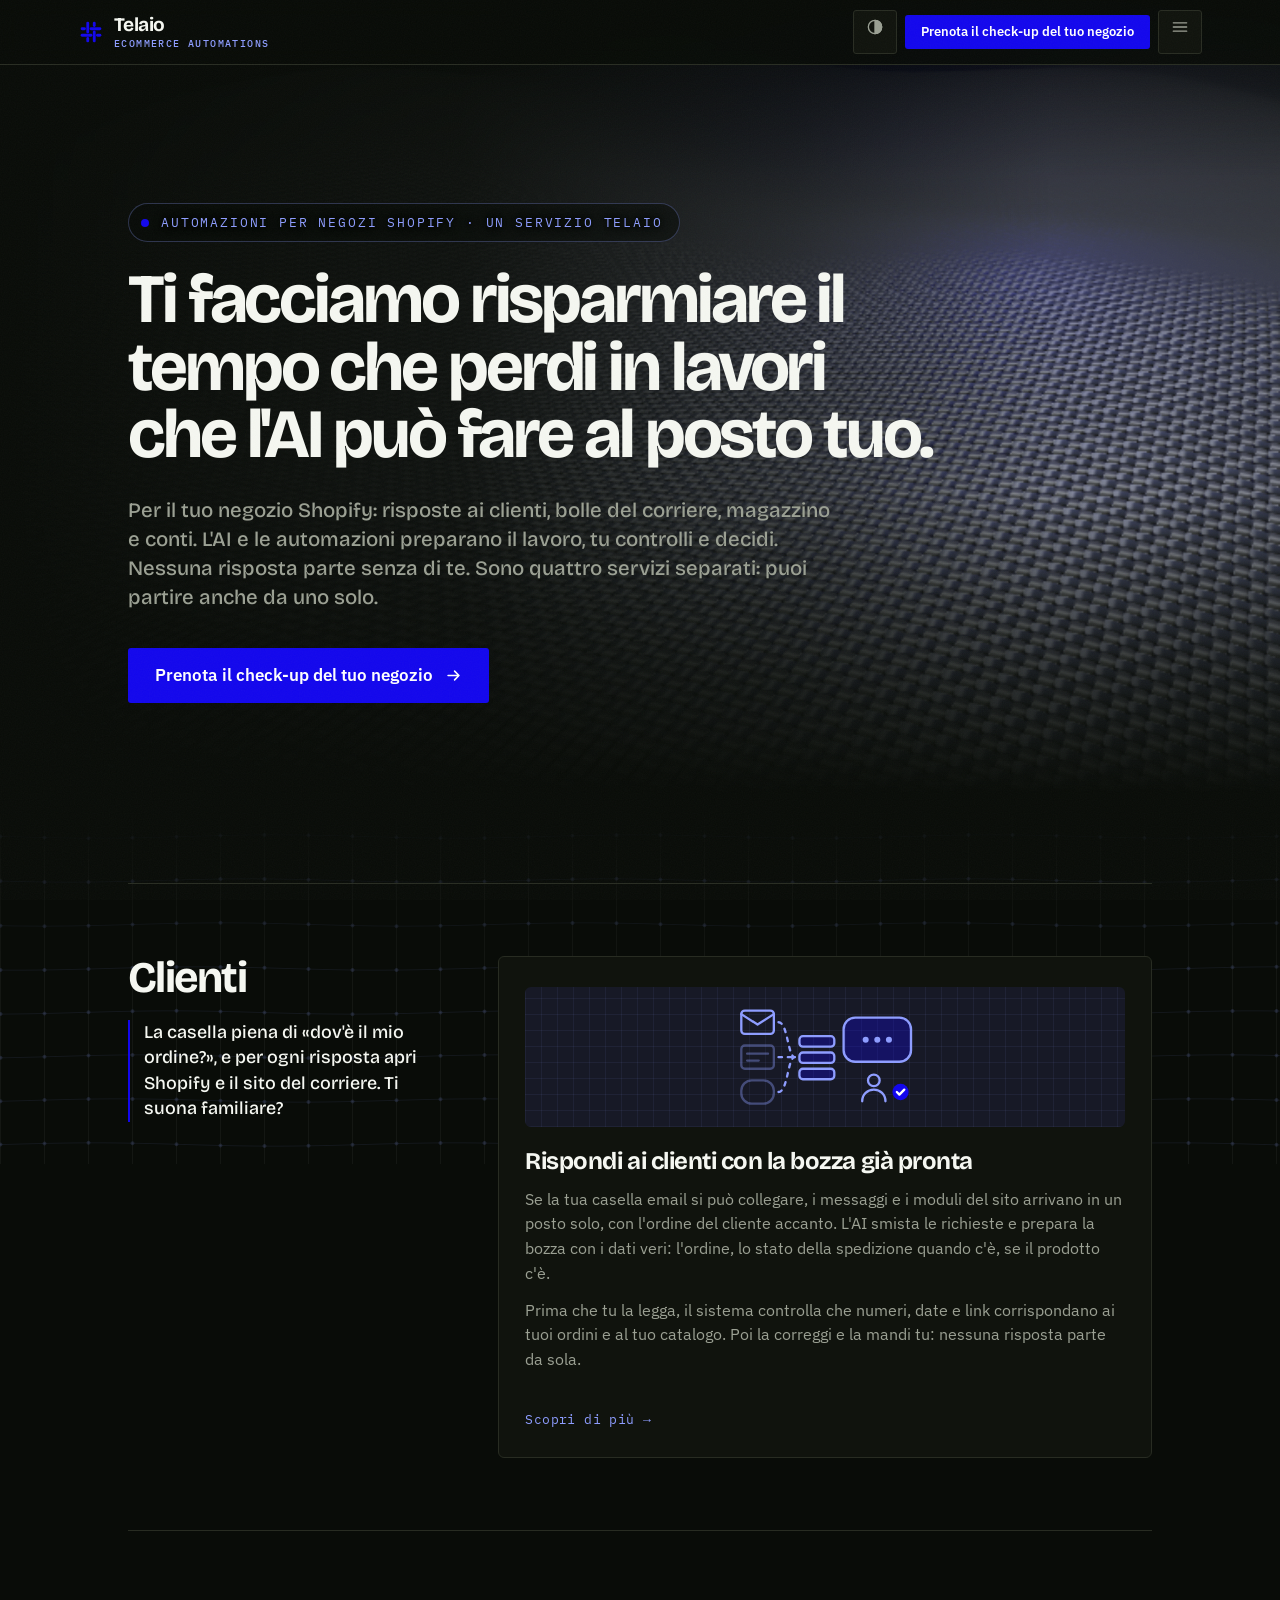
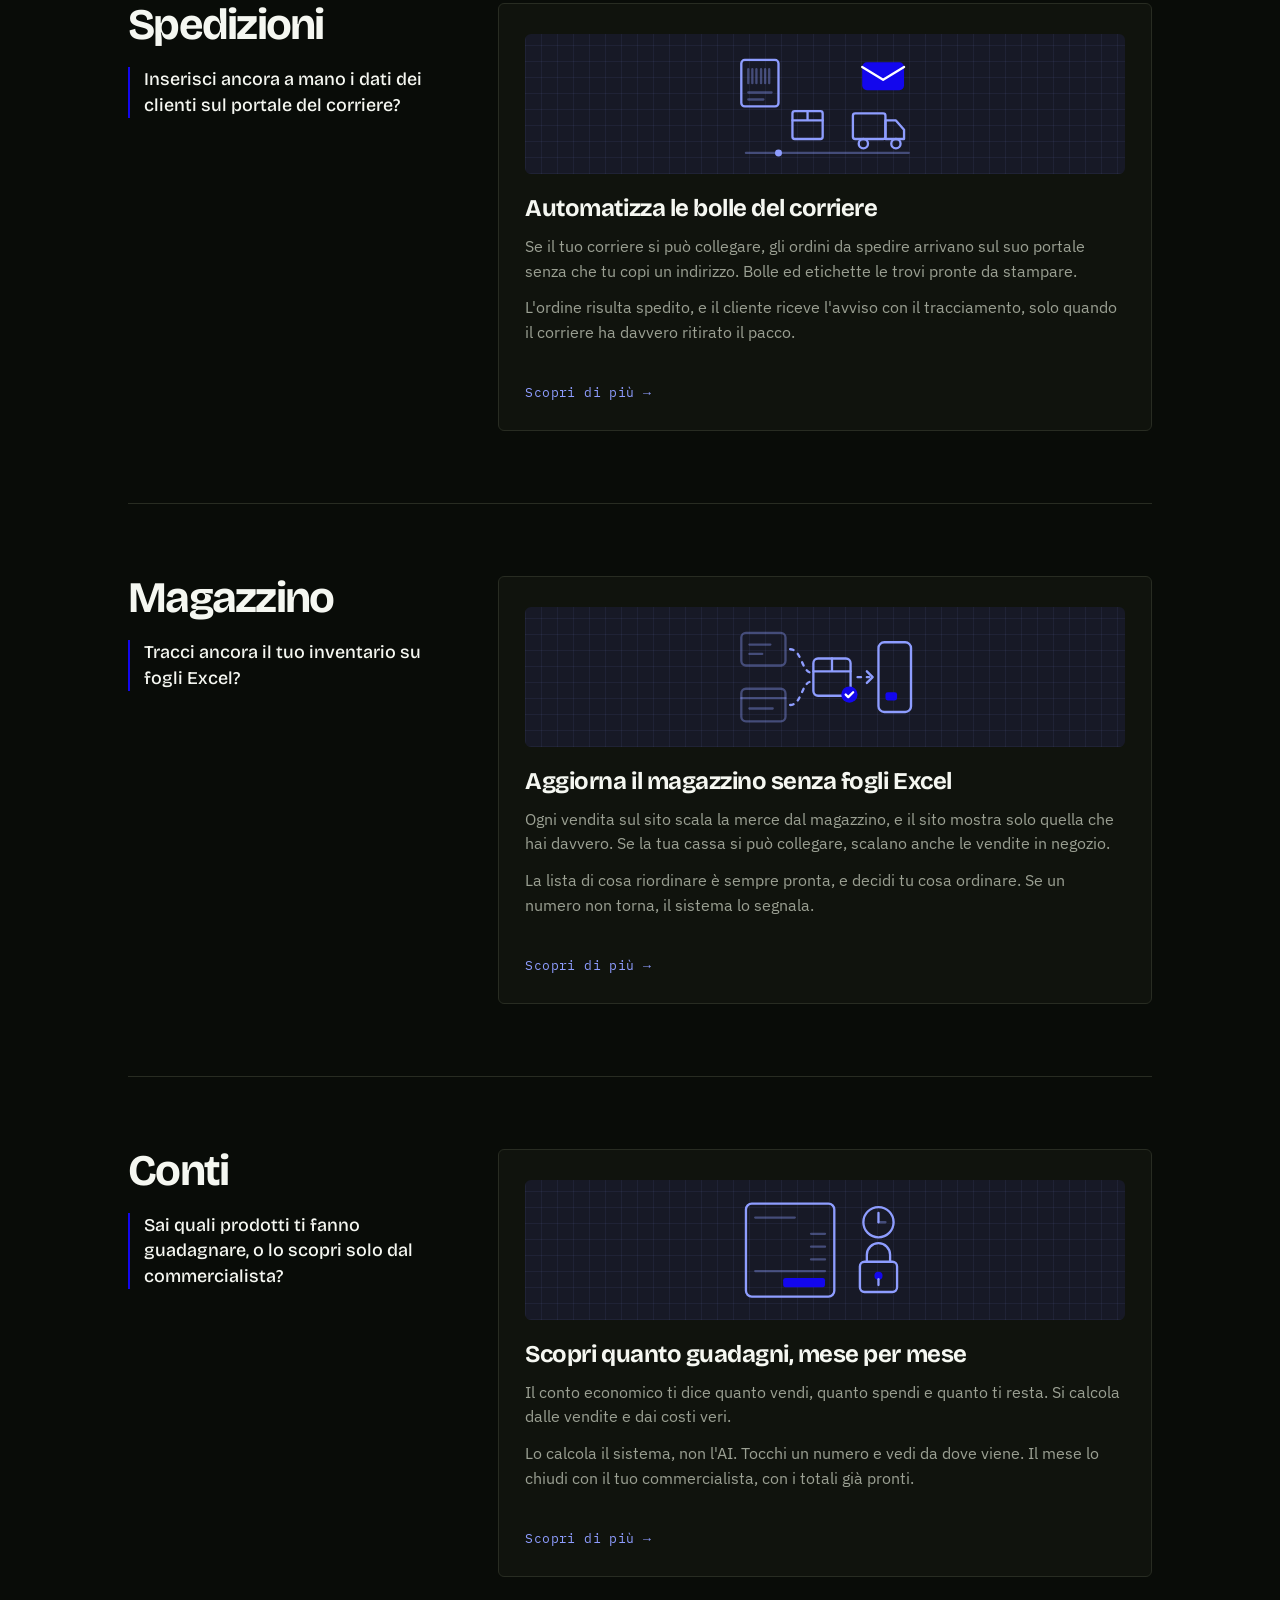
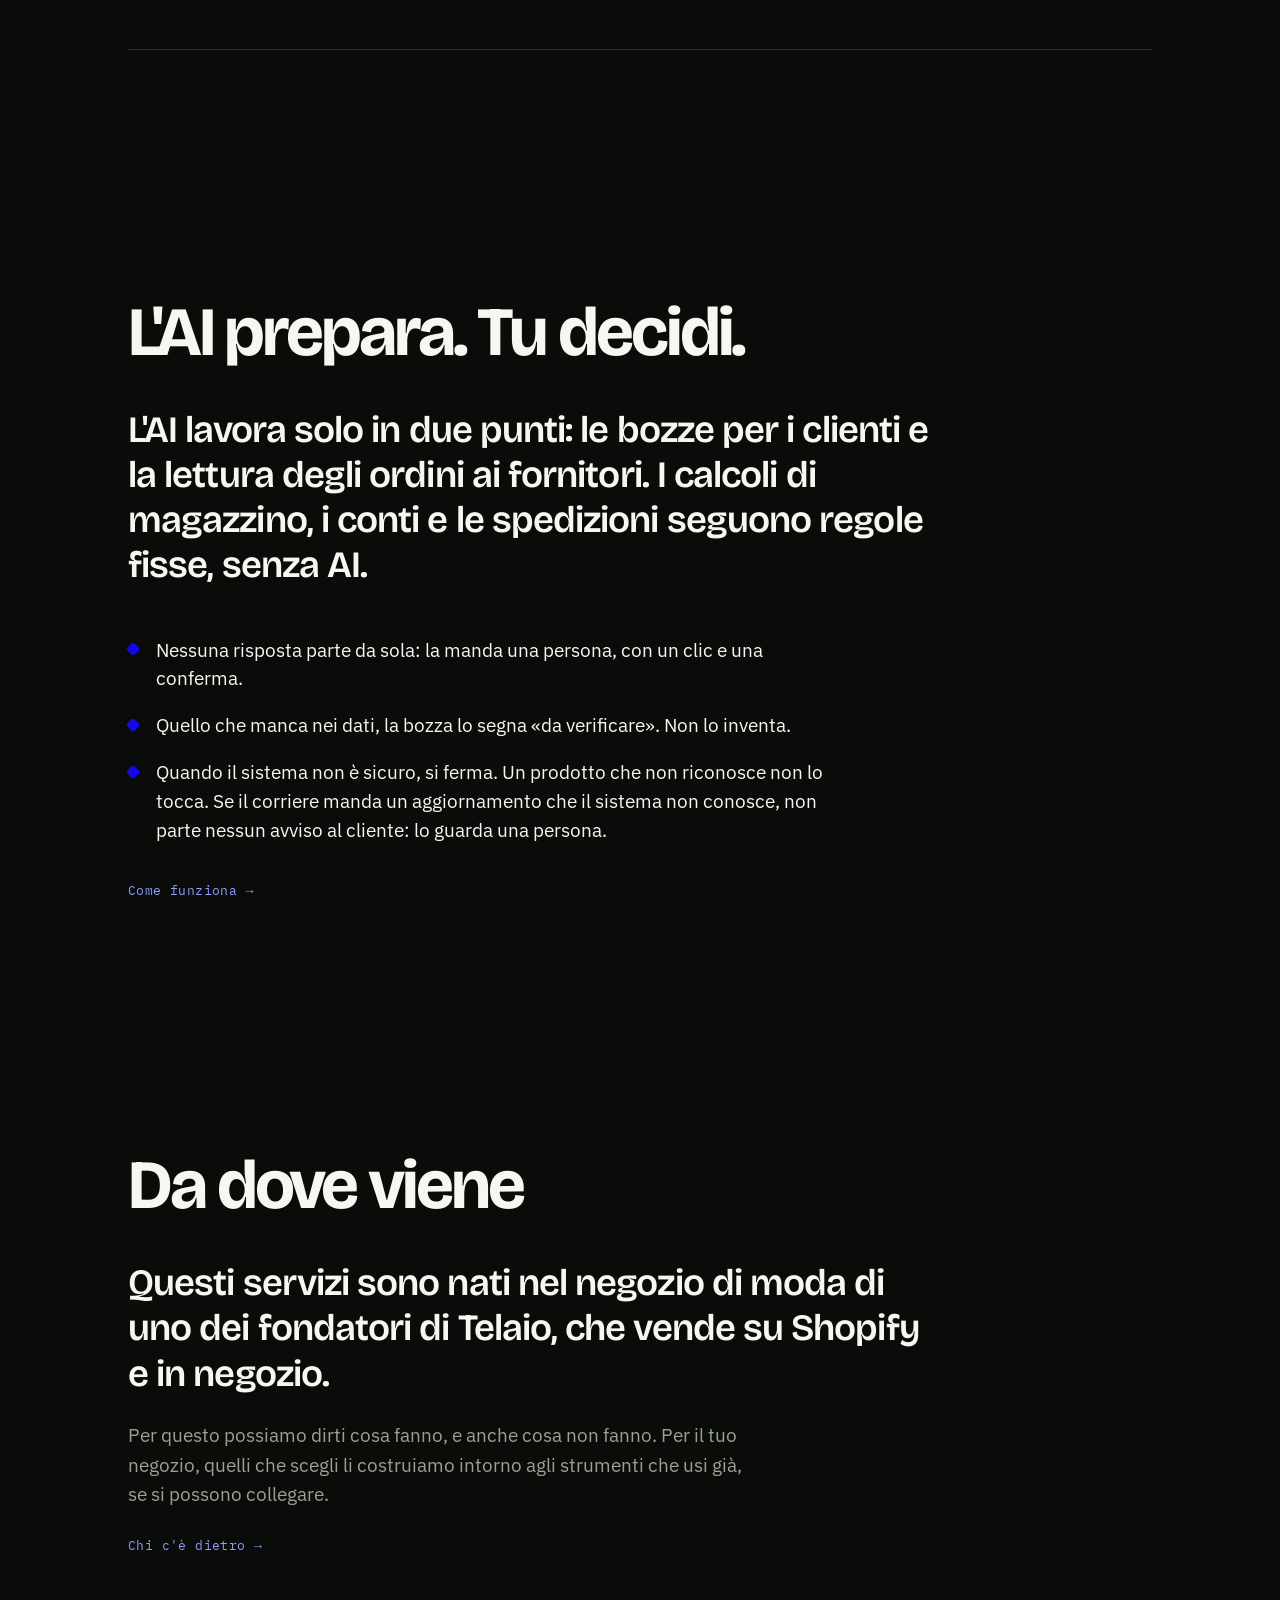
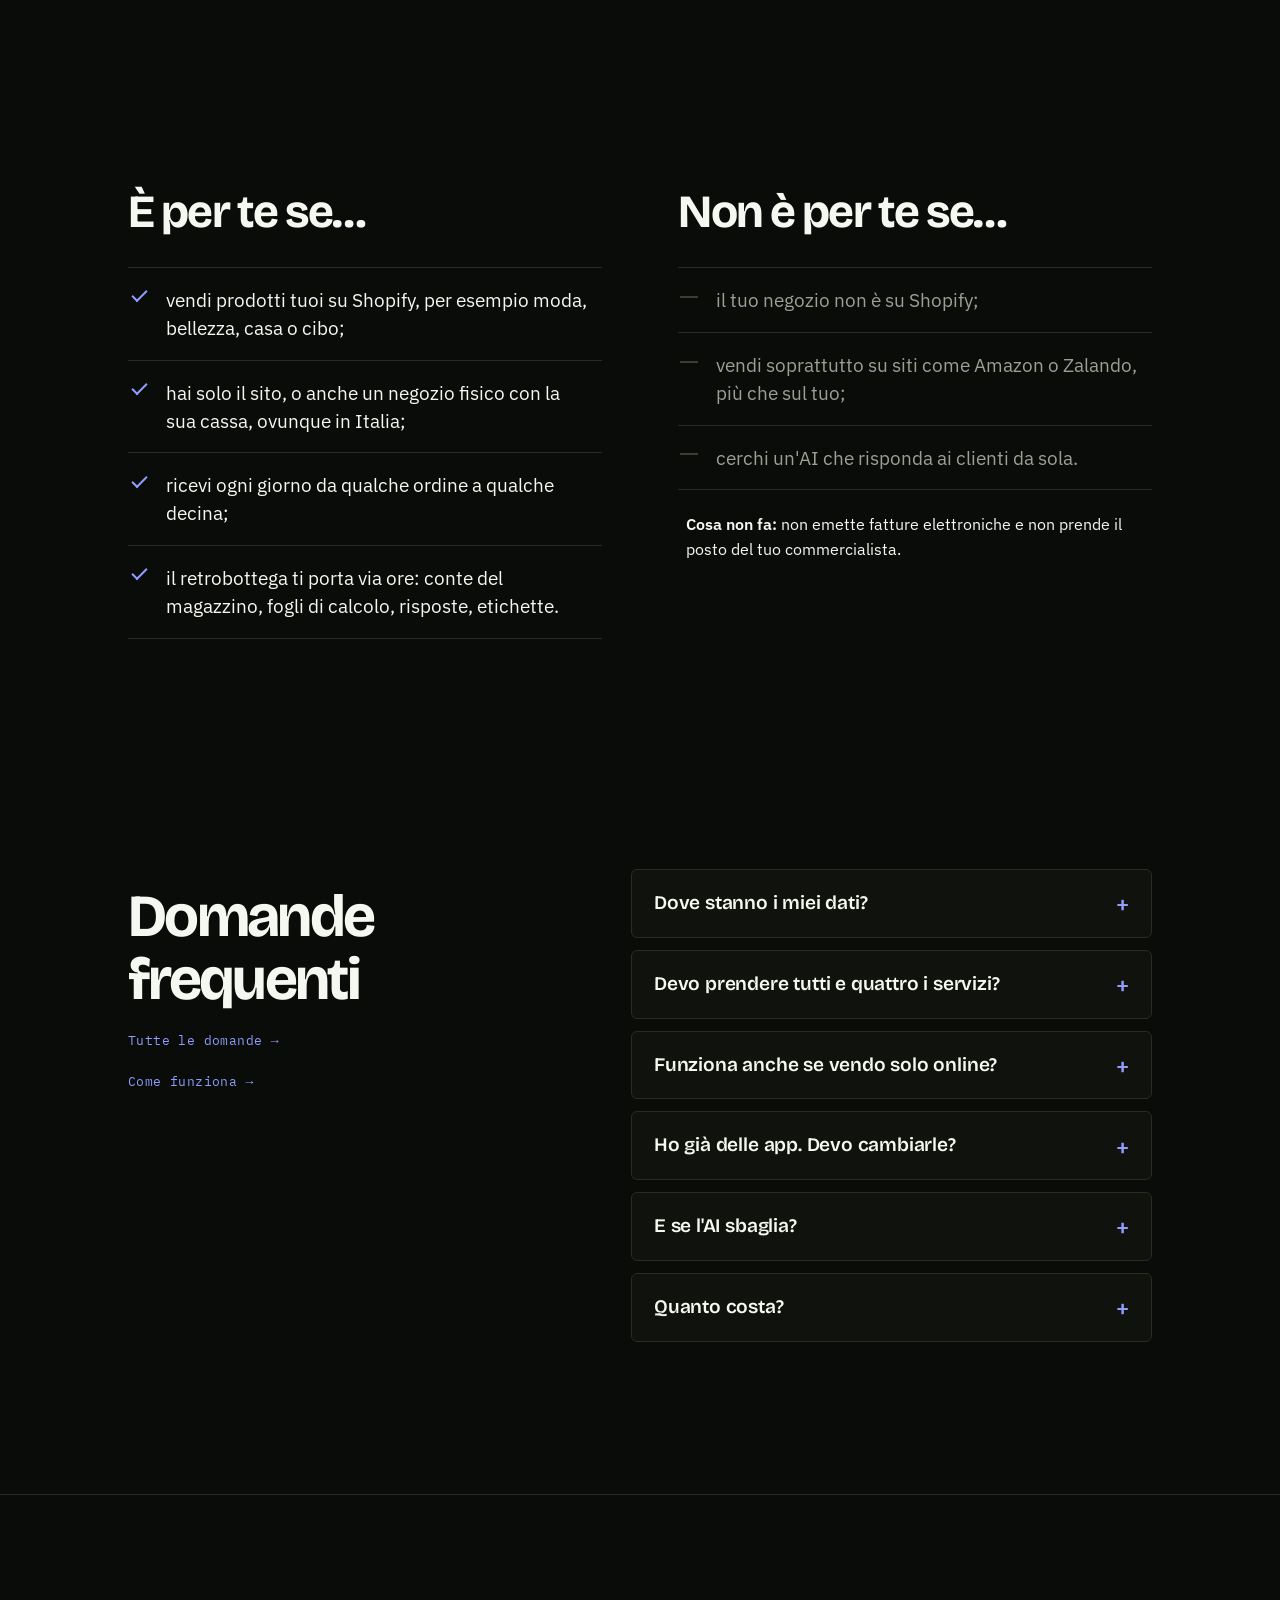
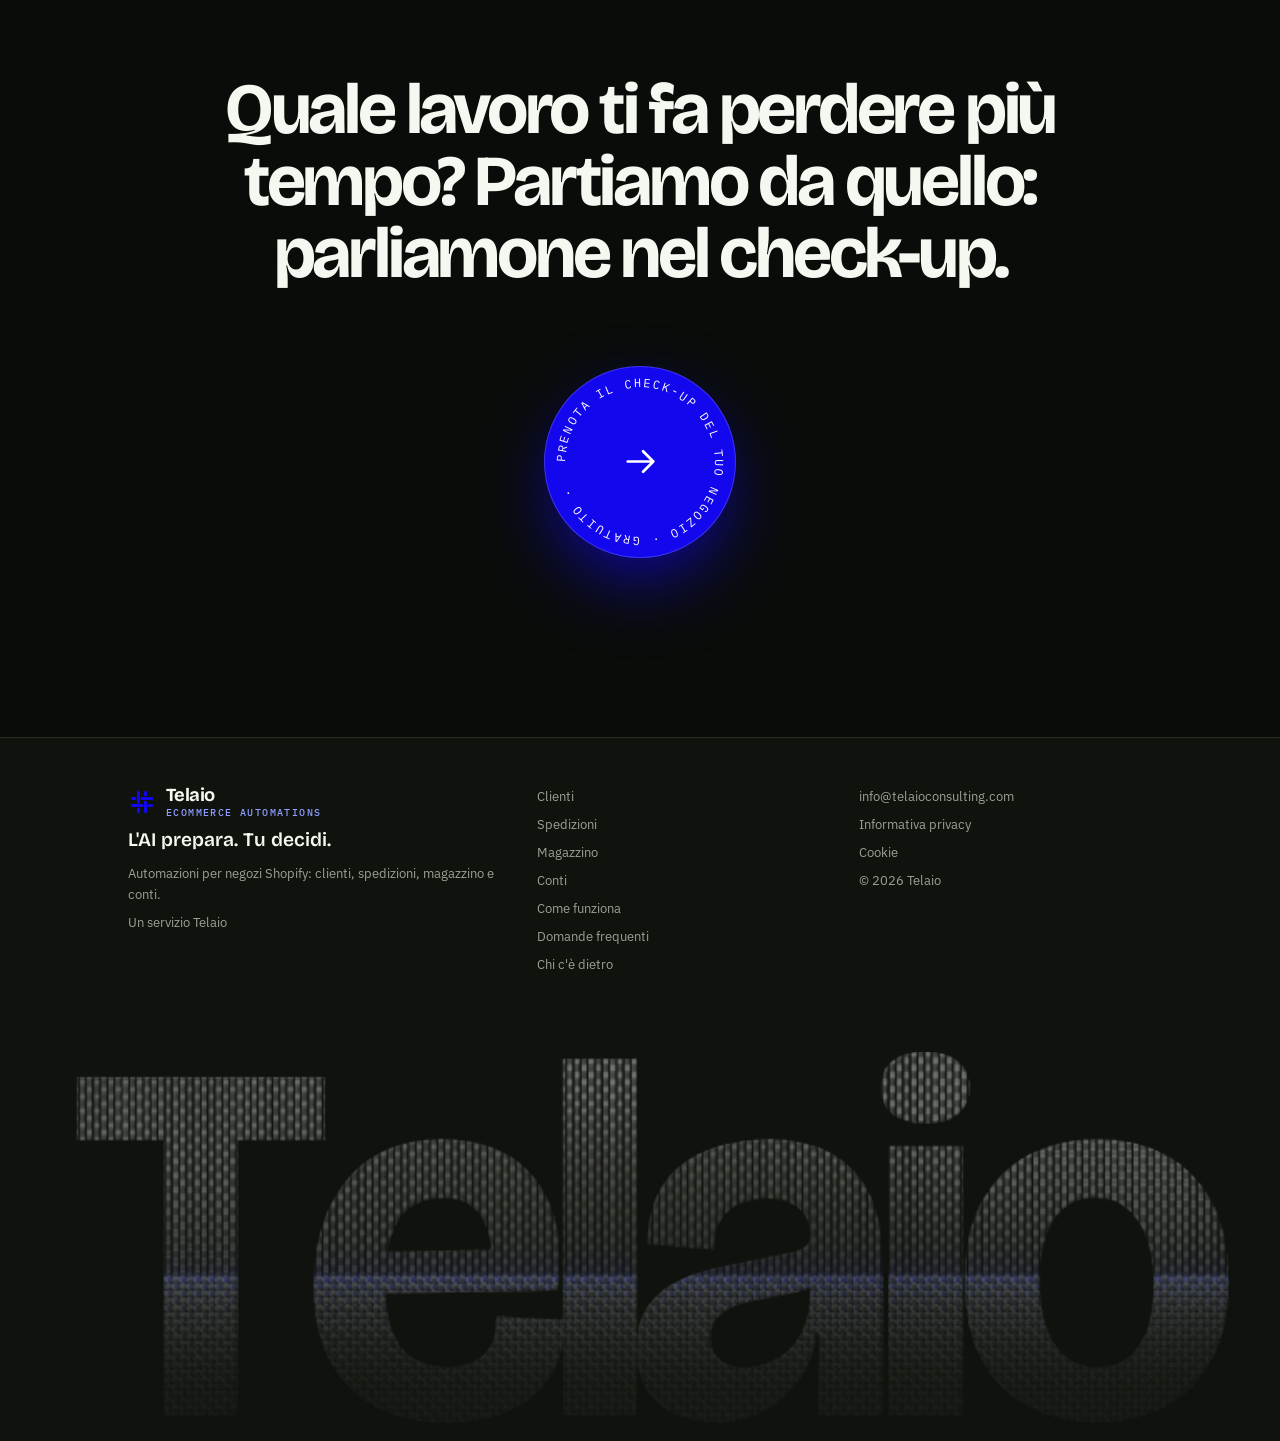
==== index.html @ 8293f0be "Telaio - Ecommerce Automations: il sito (home, quattro servizi, come funziona, domande frequenti, ch" ====
<!doctype html>
<html lang="it">
<head>
  <meta charset="utf-8">
  <meta name="viewport" content="width=device-width, initial-scale=1">
  <title>Telaio - Ecommerce Automations: automazioni per Shopify</title>
  <meta name="description" content="Risposte ai clienti, bolle del corriere, magazzino e conti per il tuo Shopify: l'AI prepara il lavoro, tu decidi. Puoi partire da un servizio solo.">
  <meta name="theme-color" content="#090C08">
  <meta name="robots" content="index, follow">
  <link rel="canonical" href="https://telaioconsulting.github.io/ecommerce-automations/">

  <meta property="og:title" content="Ti facciamo risparmiare il tempo che perdi in lavori che l'AI può fare al posto tuo">
  <meta property="og:description" content="Risposte ai clienti, bolle del corriere, magazzino e conti per il tuo Shopify: l'AI prepara il lavoro, tu decidi. Puoi partire da un servizio solo.">
  <meta property="og:type" content="website">
  <meta property="og:url" content="https://telaioconsulting.github.io/ecommerce-automations/">
  <meta property="og:locale" content="it_IT">
  <meta property="og:site_name" content="Telaio - Ecommerce Automations">
  <meta property="og:image" content="https://telaioconsulting.github.io/ecommerce-automations/assets/og-telaio.png">
  <meta name="twitter:card" content="summary_large_image">
  <meta name="twitter:title" content="Ti facciamo risparmiare il tempo che perdi in lavori che l'AI può fare al posto tuo">
  <meta name="twitter:description" content="Risposte ai clienti, bolle del corriere, magazzino e conti per il tuo Shopify: l'AI prepara il lavoro, tu decidi. Puoi partire da un servizio solo.">
  <meta name="twitter:image" content="https://telaioconsulting.github.io/ecommerce-automations/assets/og-telaio.png">

  <link rel="icon" type="image/png" href="assets/telaio-logo-512.png">
  <link rel="preload" href="assets/fonts/bricolage-grotesque-500-700-latin.woff2" as="font" type="font/woff2" crossorigin>
  <link rel="preload" href="assets/fonts/ibm-plex-sans-400-600-latin.woff2" as="font" type="font/woff2" crossorigin>
  <!-- cambio pagina col filo (motion.css): la richiesta al browser sta in cima, prima di ogni script,
       altrimenti la pagina nuova può controllarla prima che arrivino i fogli di stile e annullare il passaggio -->
  <style>@media (prefers-reduced-motion: no-preference) { @view-transition { navigation: auto; types: p-filo; } }</style>
  <script>
    (function (r) {
      r.classList.add("js");
      // cambio pagina col filo (motion.css): «pagereveal» dice, prima del primo disegno, se la pagina arriva con la transizione
      addEventListener("pagereveal", function (e) { r.classList.add(e.viewTransition ? "p-filo-arrivo" : "p-rivelata"); });
      // tema chiaro salvato: subito, prima del primo disegno (niente passaggio dal buio al chiaro)
      try { if (localStorage.getItem("telaio-theme") === "light") { r.setAttribute("data-theme", "light"); document.querySelector('meta[name="theme-color"]').content = "#F4F5F8"; } } catch (e) {}
      if (!matchMedia("(prefers-reduced-motion: reduce)").matches) r.classList.add("motion");
      // Se gli script non partono, si torna alla pagina statica (tutto visibile).
      setTimeout(function () {
        if (!window.__telaio) r.classList.remove("js");
        if (!window.__motion) r.classList.remove("motion");
      }, 4000);
    })(document.documentElement);
  </script>
  <link rel="stylesheet" href="style.css">
  <link rel="stylesheet" href="motion.css">
  <link rel="stylesheet" href="site.css">

  <script type="application/ld+json">
  {
    "@context": "https://schema.org",
    "@graph": [
      {
        "@type": "WebSite",
        "@id": "https://telaioconsulting.github.io/ecommerce-automations/#website",
        "url": "https://telaioconsulting.github.io/ecommerce-automations/",
        "name": "Telaio - Ecommerce Automations",
        "inLanguage": "it",
        "publisher": { "@id": "https://telaioconsulting.github.io/#organization" }
      },
      {
        "@type": "Service",
        "@id": "https://telaioconsulting.github.io/ecommerce-automations/#service",
        "name": "Telaio - Ecommerce Automations",
        "url": "https://telaioconsulting.github.io/ecommerce-automations/",
        "serviceType": "Automazione e AI per negozi Shopify",
        "description": "Quattro servizi separati per i negozi su Shopify: le risposte ai clienti con la bozza preparata dall'AI e inviata da una persona; bolle ed etichette del corriere pronte e avviso «spedito» solo dopo il ritiro; il magazzino aggiornato senza fogli Excel; quanto vendi, quanto spendi e quanto ti resta, mese per mese. Si può partire anche da uno solo.",
        "provider": { "@id": "https://telaioconsulting.github.io/#organization" },
        "brand": { "@id": "https://telaioconsulting.github.io/#organization" },
        "areaServed": "IT",
        "availableLanguage": "it",
        "hasOfferCatalog": {
          "@type": "OfferCatalog",
          "name": "I quattro servizi",
          "itemListElement": [
            { "@type": "Offer", "itemOffered": { "@type": "Service", "name": "Clienti: rispondi ai clienti con la bozza già pronta", "url": "https://telaioconsulting.github.io/ecommerce-automations/clienti/" } },
            { "@type": "Offer", "itemOffered": { "@type": "Service", "name": "Spedizioni: automatizza le bolle del corriere", "url": "https://telaioconsulting.github.io/ecommerce-automations/spedizioni/" } },
            { "@type": "Offer", "itemOffered": { "@type": "Service", "name": "Magazzino: aggiorna il magazzino senza fogli Excel", "url": "https://telaioconsulting.github.io/ecommerce-automations/magazzino/" } },
            { "@type": "Offer", "itemOffered": { "@type": "Service", "name": "Conti: scopri quanto guadagni, mese per mese", "url": "https://telaioconsulting.github.io/ecommerce-automations/conti/" } }
          ]
        }
      },
      {
        "@type": "Organization",
        "@id": "https://telaioconsulting.github.io/#organization",
        "name": "Telaio",
        "alternateName": "Telaio Consulting",
        "url": "https://telaioconsulting.github.io/",
        "logo": "https://telaioconsulting.github.io/ecommerce-automations/assets/telaio-logo-512.png",
        "email": "info@telaioconsulting.com"
      }
    ]
  }
  </script>
</head>
<body data-page-type="home">
  <a class="skip" href="#top">Vai al contenuto</a>

  <svg width="0" height="0" style="position:absolute" aria-hidden="true" focusable="false">
    <symbol id="mk" viewBox="0 0 64 64">
      <g fill="none" stroke="currentColor" stroke-width="7" stroke-linecap="round">
        <path d="M24 10 V32 M24 48 V54"></path>
        <path d="M40 10 V16 M40 32 V54"></path>
        <path d="M10 24 H16 M32 24 H54"></path>
        <path d="M10 40 H32 M48 40 H54"></path>
      </g>
    </symbol>
  </svg>

  <div class="grain" aria-hidden="true"></div>
  <div class="p-progress" aria-hidden="true"></div>

  <header class="top">
    <div class="wrap top-in">
      <a class="brand" href="./" aria-label="Telaio Ecommerce Automations, home">
        <svg class="mk" viewBox="0 0 64 64" aria-hidden="true"><use href="#mk"></use></svg>
        <span class="brand-lockup"><span class="wm">Telaio</span><span class="brand-sub">Ecommerce Automations</span></span>
      </a>
      <nav class="nav" id="nav" aria-label="Navigazione principale">
        <a href="clienti/">Clienti</a>
        <a href="spedizioni/">Spedizioni</a>
        <a href="magazzino/">Magazzino</a>
        <a href="conti/">Conti</a>
        <a href="come-funziona/">Come funziona</a>
        <a href="domande-frequenti/">Domande frequenti</a>
      </nav>
      <div class="top-actions">
        <button class="icon-btn" id="themeBtn" type="button" aria-label="Passa al tema chiaro">◐</button>
        <a class="btn btn-primary btn-sm" href="check-up/" data-cta="checkup" data-placement="nav">Prenota il check-up del tuo negozio</a>
        <button class="icon-btn menu-btn" id="menuBtn" type="button" aria-label="Apri il menu" aria-expanded="false" aria-controls="nav">≡</button>
      </div>
    </div>
  </header>

  <main id="top">

    <section class="p-hero is-page">
      <canvas class="p-weave" id="weave" aria-hidden="true"></canvas>
      <div class="p-hero-veil" aria-hidden="true"></div>
      <div class="wrap p-hero-in">
        <p class="p-kicker" data-hero-item><span class="p-dot" aria-hidden="true"></span>Automazioni per negozi Shopify · Un&nbsp;servizio&nbsp;Telaio</p>
        <h1 class="p-h1">Ti facciamo risparmiare il tempo che perdi in lavori che l'AI può fare al posto tuo.</h1>
        <p class="p-hero-lede" data-hero-item>Per il tuo negozio Shopify: risposte ai clienti, bolle del corriere, magazzino e conti. L'AI e le automazioni preparano il lavoro, tu controlli e decidi. Nessuna risposta parte senza di te. Sono quattro servizi separati: puoi partire anche da uno solo.</p>
        <div class="p-hero-cta" data-hero-item>
          <a class="btn btn-primary p-btn-xl" data-magnetic href="check-up/" data-cta="checkup" data-placement="hero">Prenota il check-up del tuo negozio <span class="p-arr" aria-hidden="true">→</span></a>
        </div>
      </div>
    </section>

    <!-- I quattro servizi -->
    <section class="p-sec" style="padding-top:clamp(48px,7vw,96px)">
      <div class="wrap">

        <div class="p-group" id="clienti">
          <div class="p-group-side" data-reveal>
            <h2>Clienti</h2>
            <p class="p-pain">La casella piena di «dov'è il mio ordine?», e per ogni risposta apri Shopify e il sito del corriere. Ti suona familiare?</p>
          </div>
          <div class="p-group-cards">
            <article class="p-case" data-reveal>
              <div class="p-case-art" aria-hidden="true">
                <svg class="ill" viewBox="0 0 160 100">
                  <rect x="8" y="10" width="28" height="20" rx="3"/>
                  <path d="M8 13l14 9 14-9"/>
                  <rect class="soft" x="8" y="40" width="28" height="20" rx="3"/>
                  <path class="soft" d="M13 47h18M13 53h10"/>
                  <rect class="soft" x="8" y="70" width="28" height="20" rx="9"/>
                  <path class="i1-flow" d="M40 20c8 0 8 30 14 30"/>
                  <path class="i1-flow" d="M40 50h14"/>
                  <path class="i1-flow" d="M40 80c8 0 8-30 14-30"/>
                  <g class="i8-f"><rect x="58" y="32" width="30" height="9" rx="3"/></g>
                  <g class="i8-f b"><rect x="58" y="46" width="30" height="9" rx="3"/></g>
                  <g class="i8-f c"><rect x="58" y="60" width="30" height="9" rx="3"/></g>
                  <g class="i3-reply">
                    <rect class="i3-box" x="96" y="16" width="58" height="38" rx="10"/>
                    <circle class="i3-dot" cx="115" cy="35" r="2.6"/>
                    <circle class="i3-dot b" cx="125" cy="35" r="2.6"/>
                    <circle class="i3-dot c" cx="135" cy="35" r="2.6"/>
                    <path class="i3-txt" d="M106 29h38M106 41h24"/>
                  </g>
                  <circle cx="122" cy="70" r="5"/>
                  <path d="M112 88c0-6 4.5-10 10-10s10 4 10 10"/>
                  <g class="i1-ok"><circle class="fillb" cx="145" cy="80" r="7"/><path d="M141.8 80l2.2 2.2 4.2-4.2" stroke="#fff"/></g>
                </svg>
              </div>
              <h3>Rispondi ai clienti con la bozza già pronta</h3>
              <p>Se la tua casella email si può collegare, i messaggi e i moduli del sito arrivano in un posto solo, con l'ordine del cliente accanto. L'AI smista le richieste e prepara la bozza con i dati veri: l'ordine, lo stato della spedizione quando c'è, se il prodotto c'è.</p>
              <p>Prima che tu la legga, il sistema controlla che numeri, date e link corrispondano ai tuoi ordini e al tuo catalogo. Poi la correggi e la mandi tu: nessuna risposta parte da sola.</p>
              <p class="p-more"><a class="arrow-link" href="clienti/">Scopri di più →</a></p>
            </article>
          </div>
        </div>

        <div class="p-group" id="spedizioni">
          <div class="p-group-side" data-reveal>
            <h2>Spedizioni</h2>
            <p class="p-pain">Inserisci ancora a mano i dati dei clienti sul portale del corriere?</p>
          </div>
          <div class="p-group-cards">
            <article class="p-case" data-reveal>
              <div class="p-case-art" aria-hidden="true">
                <svg class="ill" viewBox="0 0 160 100">
                  <rect x="8" y="12" width="32" height="40" rx="3"/>
                  <path class="soft" d="M14 20v12M17.5 20v12M21 20v12M25 20v12M28.5 20v12M32 20v12"/>
                  <path class="soft" d="M14 40h20M14 46h13"/>
                  <rect x="52" y="56" width="26" height="24" rx="2"/>
                  <path d="M52 64h26M65 56v8"/>
                  <path class="soft" d="M12 92h140"/>
                  <circle class="i2-run" cx="40" cy="92" r="3"/>
                  <rect x="104" y="58" width="28" height="22" rx="2"/>
                  <path d="M132 64h9l7 8v8h-16z"/>
                  <circle cx="113" cy="84" r="4"/>
                  <circle cx="141" cy="84" r="4"/>
                  <g class="i1-ok i9-late"><rect class="fillb" x="112" y="14" width="36" height="24" rx="4"/><path d="M112 18l18 11 18-11" stroke="#fff"/></g>
                </svg>
              </div>
              <h3>Automatizza le bolle del corriere</h3>
              <p>Se il tuo corriere si può collegare, gli ordini da spedire arrivano sul suo portale senza che tu copi un indirizzo. Bolle ed etichette le trovi pronte da stampare.</p>
              <p>L'ordine risulta spedito, e il cliente riceve l'avviso con il tracciamento, solo quando il corriere ha davvero ritirato il pacco.</p>
              <p class="p-more"><a class="arrow-link" href="spedizioni/">Scopri di più →</a></p>
            </article>
          </div>
        </div>

        <div class="p-group" id="magazzino">
          <div class="p-group-side" data-reveal>
            <h2>Magazzino</h2>
            <p class="p-pain">Tracci ancora il tuo inventario su fogli Excel?</p>
          </div>
          <div class="p-group-cards">
            <article class="p-case" data-reveal>
              <div class="p-case-art" aria-hidden="true">
                <svg class="ill" viewBox="0 0 160 100">
                  <rect class="soft" x="8" y="12" width="38" height="28" rx="4"/>
                  <path class="soft" d="M15 22h18M15 30h11"/>
                  <rect class="soft" x="8" y="60" width="38" height="28" rx="4"/>
                  <path class="soft" d="M8 68h38M15 77h20"/>
                  <path class="i1-flow" d="M50 26c10 0 10 20 18 20"/>
                  <path class="i1-flow" d="M50 74c10 0 10-20 18-20"/>
                  <rect x="70" y="34" width="32" height="32" rx="4"/>
                  <path d="M70 45h32M86 34v11"/>
                  <g class="i1-ok"><circle class="fillb" cx="101" cy="65" r="7"/><path d="M97.8 65l2.2 2.2 4.2-4.2" stroke="#fff"/></g>
                  <path class="i1-flow" d="M108 50h10"/>
                  <path d="M116 45l5 5-5 5"/>
                  <rect x="126" y="20" width="28" height="60" rx="5"/>
                  <path class="i1-l" d="M132 33h16"/>
                  <path class="i1-l b" d="M132 43h12"/>
                  <path class="i1-l c" d="M132 53h16"/>
                  <rect class="fillb" x="132" y="63" width="10" height="7" rx="2"/>
                </svg>
              </div>
              <h3>Aggiorna il magazzino senza fogli Excel</h3>
              <p>Ogni vendita sul sito scala la merce dal magazzino, e il sito mostra solo quella che hai davvero. Se la tua cassa si può collegare, scalano anche le vendite in negozio.</p>
              <p>La lista di cosa riordinare è sempre pronta, e decidi tu cosa ordinare. Se un numero non torna, il sistema lo segnala.</p>
              <p class="p-more"><a class="arrow-link" href="magazzino/">Scopri di più →</a></p>
            </article>
          </div>
        </div>

        <div class="p-group" id="conti">
          <div class="p-group-side" data-reveal>
            <h2>Conti</h2>
            <p class="p-pain">Sai quali prodotti ti fanno guadagnare, o lo scopri solo dal commercialista?</p>
          </div>
          <div class="p-group-cards">
            <article class="p-case" data-reveal>
              <div class="p-case-art" aria-hidden="true">
                <svg class="ill" viewBox="0 0 160 100">
                  <rect x="12" y="10" width="76" height="80" rx="5"/>
                  <path class="soft" d="M20 22h34"/>
                  <path class="i4-r" d="M20 36h40"/><path class="soft" d="M68 36h12"/>
                  <path class="i4-r b" d="M20 47h32"/><path class="soft" d="M68 47h12"/>
                  <path class="i4-r c" d="M20 58h44"/><path class="soft" d="M68 58h12"/>
                  <path class="soft" d="M20 68h60"/>
                  <rect class="i4-total fillb" x="44" y="74" width="36" height="8" rx="2"/>
                  <circle cx="126" cy="26" r="13"/>
                  <path class="soft" d="M126 26h6"/>
                  <path class="i-hand" d="M126 26v-8"/>
                  <path d="M116 60v-6a10 10 0 0 1 20 0v6"/>
                  <rect x="110" y="60" width="32" height="26" rx="4"/>
                  <circle class="fillb" cx="126" cy="72" r="3.5"/>
                  <path d="M126 75v5"/>
                </svg>
              </div>
              <h3>Scopri quanto guadagni, mese per mese</h3>
              <p>Il conto economico ti dice quanto vendi, quanto spendi e quanto ti resta. Si calcola dalle vendite e dai costi veri.</p>
              <p>Lo calcola il sistema, non l'AI. Tocchi un numero e vedi da dove viene. Il mese lo chiudi con il tuo commercialista, con i totali già pronti.</p>
              <p class="p-more"><a class="arrow-link" href="conti/">Scopri di più →</a></p>
            </article>
          </div>
        </div>

      </div>
    </section>

    <!-- L'AI prepara. Tu decidi. -->
    <section class="p-sec p-ai">
      <div class="wrap">
        <header class="p-head" style="margin-bottom:clamp(24px,3vw,36px)">
          <h2 class="p-h2" data-split>L'AI prepara. Tu decidi.</h2>
        </header>
        <p class="p-statement" data-scrub>L'AI lavora solo in due punti: le bozze per i clienti e la lettura degli ordini ai fornitori. I calcoli di magazzino, i conti e le spedizioni seguono regole fisse, senza AI.</p>
        <ul class="ticks" data-reveal>
          <li>Nessuna risposta parte da sola: la manda una persona, con un clic e una conferma.</li>
          <li>Quello che manca nei dati, la bozza lo segna «da verificare». Non lo inventa.</li>
          <li>Quando il sistema non è sicuro, si ferma. Un prodotto che non riconosce non lo tocca. Se il corriere manda un aggiornamento che il sistema non conosce, non parte nessun avviso al cliente: lo guarda una persona.</li>
        </ul>
        <p data-reveal style="margin-top:28px"><a class="arrow-link" href="come-funziona/">Come funziona →</a></p>
      </div>
    </section>

    <!-- Da dove viene -->
    <section class="p-sec">
      <div class="wrap">
        <header class="p-head" style="margin-bottom:clamp(24px,3vw,36px)">
          <h2 class="p-h2" data-split>Da dove viene</h2>
        </header>
        <p class="p-statement" data-scrub>Questi servizi sono nati nel negozio di moda di uno dei fondatori di Telaio, che vende su Shopify e in negozio.</p>
        <p class="lede p-origin-note" data-reveal>Per questo possiamo dirti cosa fanno, e anche cosa non fanno. Per il tuo negozio, quelli che scegli li costruiamo intorno agli strumenti che usi già, se si possono collegare.</p>
        <p data-reveal style="margin-top:18px"><a class="arrow-link" href="chi-siamo/">Chi c'è dietro →</a></p>
      </div>
    </section>

    <!-- Per chi è -->
    <section class="p-sec">
      <div class="wrap p-lists">
        <div class="p-list yes" data-reveal>
          <h2>È per te se…</h2>
          <ul>
            <li>vendi prodotti tuoi su Shopify, per esempio moda, bellezza, casa o cibo;</li>
            <li>hai solo il sito, o anche un negozio fisico con la sua cassa, ovunque in Italia;</li>
            <li>ricevi ogni giorno da qualche ordine a qualche decina;</li>
            <li>il retrobottega ti porta via ore: conte del magazzino, fogli di calcolo, risposte, etichette.</li>
          </ul>
        </div>
        <div class="p-list no" data-reveal>
          <h2>Non è per te se…</h2>
          <ul>
            <li>il tuo negozio non è su Shopify;</li>
            <li>vendi soprattutto su siti come Amazon o Zalando, più che sul tuo;</li>
            <li>cerchi un'AI che risponda ai clienti da sola.</li>
          </ul>
          <p class="p-list-note"><b>Cosa non fa:</b> non emette fatture elettroniche e non prende il posto del tuo commercialista.</p>
        </div>
      </div>
    </section>

    <!-- Domande frequenti -->
    <section id="faq" class="p-sec">
      <div class="wrap p-split">
        <div class="p-split-side">
          <h2 class="p-h2" data-split>Domande frequenti</h2>
          <p data-reveal><a class="arrow-link" href="domande-frequenti/">Tutte le domande →</a></p>
          <p data-reveal><a class="arrow-link" href="come-funziona/">Come funziona →</a></p>
        </div>
        <div>
          <details class="qa" data-reveal data-question-id="ecommerce-data"><summary>Dove stanno i miei dati?</summary><div class="a"><p>Nei tuoi account, intestati al tuo negozio. È lì che costruiamo ogni servizio, compreso quello di AI che legge i messaggi e gli ordini ai fornitori.</p></div></details>
          <details class="qa" data-reveal data-question-id="ecommerce-standalone"><summary>Devo prendere tutti e quattro i servizi?</summary><div class="a"><p>No. Sono servizi separati. Puoi partire da uno solo, quello che ti fa perdere più tempo, e aggiungere gli altri dopo, se ti servono.</p></div></details>
          <details class="qa" data-reveal data-question-id="ecommerce-online-only"><summary>Funziona anche se vendo solo online?</summary><div class="a"><p>Sì. Ognuno dei quattro servizi va bene anche senza un negozio fisico. La cassa entra in gioco solo se ce l'hai.</p></div></details>
          <details class="qa" data-reveal data-question-id="ecommerce-tools"><summary>Ho già delle app. Devo cambiarle?</summary><div class="a"><p>Non per forza. Si parte da quello che usi: Shopify, la casella email, il corriere, la cassa. Se un'app fa già bene il suo lavoro, resta. Casella, corriere e cassa li guardiamo insieme nel check-up: non tutti si possono collegare, e non tutti allo stesso modo.</p></div></details>
          <details class="qa" data-reveal data-question-id="ecommerce-ai-mistakes"><summary>E se l'AI sbaglia?</summary><div class="a"><p>Può succedere. Per questo non risponde mai da sola. Ogni bozza parte dai dati veri, e il sistema controlla numeri, date e link prima che tu la legga. Anche gli ordini ai fornitori letti dall'AI li controlli tu, prima che il magazzino cambi. Decidi sempre tu.</p></div></details>
          <details class="qa" data-reveal data-question-id="ecommerce-cost"><summary>Quanto costa?</summary><div class="a"><p>Dipende da quali servizi scegli e da cosa usi già. Prima di iniziare ricevi una proposta scritta con costi e limiti. Il check-up è gratuito.</p></div></details>
        </div>
      </div>
    </section>

    <!-- Chiusura -->
    <section class="p-final">
      <div class="p-final-glow" aria-hidden="true"></div>
      <div class="wrap">
        <h2 class="p-final-h" data-split>Quale lavoro ti fa perdere più tempo? Partiamo da quello: parliamone nel check-up.</h2>
        <a class="p-orb" data-magnetic href="check-up/" data-cta="checkup" data-placement="final" aria-label="Prenota il check-up del tuo negozio">
          <svg class="p-orb-ring" viewBox="0 0 200 200" aria-hidden="true">
            <defs><path id="orbPath" d="M100,100 m-78,0 a78,78 0 1,1 156,0 a78,78 0 1,1 -156,0"/></defs>
            <text><textPath href="#orbPath">Prenota il check-up del tuo negozio · Gratuito · </textPath></text>
          </svg>
          <span class="p-orb-arr" aria-hidden="true">→</span>
        </a>
      </div>
    </section>
  </main>

  <div class="mobile-bar"><a class="btn btn-primary btn-block" href="check-up/" data-cta="checkup" data-placement="mobile_bar">Prenota il check-up del tuo negozio</a></div>

  <footer class="p-footer">
    <div class="wrap foot-in foot-grid">
      <div class="foot-col">
        <div class="foot-brand">
          <svg class="mk" viewBox="0 0 64 64" aria-hidden="true"><use href="#mk"></use></svg>
          <span class="brand-lockup"><span class="wm">Telaio</span><span class="brand-sub">Ecommerce Automations</span></span>
        </div>
        <span class="foot-tag">L'AI prepara. Tu decidi.</span>
        <span>Automazioni per negozi Shopify: clienti, spedizioni, magazzino e conti.</span>
        <a class="foot-endorse" href="https://telaioconsulting.github.io/">Un servizio Telaio</a>
      </div>
      <nav class="foot-col" aria-label="Pagine">
        <a href="clienti/">Clienti</a>
        <a href="spedizioni/">Spedizioni</a>
        <a href="magazzino/">Magazzino</a>
        <a href="conti/">Conti</a>
        <a href="come-funziona/">Come funziona</a>
        <a href="domande-frequenti/">Domande frequenti</a>
        <a href="chi-siamo/">Chi c'è dietro</a>
      </nav>
      <div class="foot-col">
        <a href="mailto:info@telaioconsulting.com" data-email-link>info@telaioconsulting.com</a>
        <a href="privacy/">Informativa privacy</a>
        <a href="cookie/">Cookie</a>
        <span>© 2026 Telaio</span>
      </div>
    </div>
    <div class="p-bigword" aria-hidden="true"><span>T</span><span>e</span><span>l</span><span>a</span><span>i</span><span>o</span></div>
  </footer>

  <!-- Librerie di animazione, ospitate nel sito (vedi assets/vendor/README.md) -->
  <script src="assets/vendor/gsap.min.js"></script>
  <script src="assets/vendor/ScrollTrigger.min.js"></script>
  <script src="assets/vendor/SplitText.min.js"></script>
  <script src="assets/vendor/lenis.min.js"></script>
  <script src="script.js"></script>
  <script src="motion.js"></script>
</body>
</html>
---- style.css ----
/* ============================================================
   TELAIO CONSULTING - Sito vetrina
   Identità dal Brand Book "Telaio" (concept: Trama / ordito+trama).
   Sistema dark-first. Blu brand unico: #1307ED.
   Font: Bricolage Grotesque (display) · IBM Plex Sans (testo) · IBM Plex Mono (utility)
   ============================================================ */

/* ---- Font ospitati nel sito (WOFF2, latin + latin-ext, solo i pesi usati).
        Licenza SIL Open Font License: vedi assets/fonts/OFL-*.txt ---- */
@font-face {
  font-family: "Bricolage Grotesque";
  font-style: normal;
  font-weight: 500 700;
  font-stretch: 100%;
  font-display: swap;
  src: url("assets/fonts/bricolage-grotesque-500-700-latin-ext.woff2") format("woff2");
  unicode-range: U+0100-02BA, U+02BD-02C5, U+02C7-02CC, U+02CE-02D7, U+02DD-02FF, U+0304, U+0308, U+0329, U+1D00-1DBF, U+1E00-1E9F, U+1EF2-1EFF, U+2020, U+20A0-20AB, U+20AD-20C0, U+2113, U+2C60-2C7F, U+A720-A7FF;
}
@font-face {
  font-family: "Bricolage Grotesque";
  font-style: normal;
  font-weight: 500 700;
  font-stretch: 100%;
  font-display: swap;
  src: url("assets/fonts/bricolage-grotesque-500-700-latin.woff2") format("woff2");
  unicode-range: U+0000-00FF, U+0131, U+0152-0153, U+02BB-02BC, U+02C6, U+02DA, U+02DC, U+0304, U+0308, U+0329, U+2000-206F, U+20AC, U+2122, U+2191, U+2193, U+2212, U+2215, U+FEFF, U+FFFD;
}
@font-face {
  font-family: "IBM Plex Mono";
  font-style: normal;
  font-weight: 400;
  font-display: swap;
  src: url("assets/fonts/ibm-plex-mono-400-latin-ext.woff2") format("woff2");
  unicode-range: U+0100-02BA, U+02BD-02C5, U+02C7-02CC, U+02CE-02D7, U+02DD-02FF, U+0304, U+0308, U+0329, U+1D00-1DBF, U+1E00-1E9F, U+1EF2-1EFF, U+2020, U+20A0-20AB, U+20AD-20C0, U+2113, U+2C60-2C7F, U+A720-A7FF;
}
@font-face {
  font-family: "IBM Plex Mono";
  font-style: normal;
  font-weight: 400;
  font-display: swap;
  src: url("assets/fonts/ibm-plex-mono-400-latin.woff2") format("woff2");
  unicode-range: U+0000-00FF, U+0131, U+0152-0153, U+02BB-02BC, U+02C6, U+02DA, U+02DC, U+0304, U+0308, U+0329, U+2000-206F, U+20AC, U+2122, U+2191, U+2193, U+2212, U+2215, U+FEFF, U+FFFD;
}
@font-face {
  font-family: "IBM Plex Mono";
  font-style: normal;
  font-weight: 500;
  font-display: swap;
  src: url("assets/fonts/ibm-plex-mono-500-latin-ext.woff2") format("woff2");
  unicode-range: U+0100-02BA, U+02BD-02C5, U+02C7-02CC, U+02CE-02D7, U+02DD-02FF, U+0304, U+0308, U+0329, U+1D00-1DBF, U+1E00-1E9F, U+1EF2-1EFF, U+2020, U+20A0-20AB, U+20AD-20C0, U+2113, U+2C60-2C7F, U+A720-A7FF;
}
@font-face {
  font-family: "IBM Plex Mono";
  font-style: normal;
  font-weight: 500;
  font-display: swap;
  src: url("assets/fonts/ibm-plex-mono-500-latin.woff2") format("woff2");
  unicode-range: U+0000-00FF, U+0131, U+0152-0153, U+02BB-02BC, U+02C6, U+02DA, U+02DC, U+0304, U+0308, U+0329, U+2000-206F, U+20AC, U+2122, U+2191, U+2193, U+2212, U+2215, U+FEFF, U+FFFD;
}
@font-face {
  font-family: "IBM Plex Mono";
  font-style: normal;
  font-weight: 600;
  font-display: swap;
  src: url("assets/fonts/ibm-plex-mono-600-latin-ext.woff2") format("woff2");
  unicode-range: U+0100-02BA, U+02BD-02C5, U+02C7-02CC, U+02CE-02D7, U+02DD-02FF, U+0304, U+0308, U+0329, U+1D00-1DBF, U+1E00-1E9F, U+1EF2-1EFF, U+2020, U+20A0-20AB, U+20AD-20C0, U+2113, U+2C60-2C7F, U+A720-A7FF;
}
@font-face {
  font-family: "IBM Plex Mono";
  font-style: normal;
  font-weight: 600;
  font-display: swap;
  src: url("assets/fonts/ibm-plex-mono-600-latin.woff2") format("woff2");
  unicode-range: U+0000-00FF, U+0131, U+0152-0153, U+02BB-02BC, U+02C6, U+02DA, U+02DC, U+0304, U+0308, U+0329, U+2000-206F, U+20AC, U+2122, U+2191, U+2193, U+2212, U+2215, U+FEFF, U+FFFD;
}
@font-face {
  font-family: "IBM Plex Sans";
  font-style: normal;
  font-weight: 400 600;
  font-stretch: 100%;
  font-display: swap;
  src: url("assets/fonts/ibm-plex-sans-400-600-latin-ext.woff2") format("woff2");
  unicode-range: U+0100-02BA, U+02BD-02C5, U+02C7-02CC, U+02CE-02D7, U+02DD-02FF, U+0304, U+0308, U+0329, U+1D00-1DBF, U+1E00-1E9F, U+1EF2-1EFF, U+2020, U+20A0-20AB, U+20AD-20C0, U+2113, U+2C60-2C7F, U+A720-A7FF;
}
@font-face {
  font-family: "IBM Plex Sans";
  font-style: normal;
  font-weight: 400 600;
  font-stretch: 100%;
  font-display: swap;
  src: url("assets/fonts/ibm-plex-sans-400-600-latin.woff2") format("woff2");
  unicode-range: U+0000-00FF, U+0131, U+0152-0153, U+02BB-02BC, U+02C6, U+02DA, U+02DC, U+0304, U+0308, U+0329, U+2000-206F, U+20AC, U+2122, U+2191, U+2193, U+2212, U+2215, U+FEFF, U+FFFD;
}

/* ---- Token: tema SCURO (predefinito) ---- */
:root {
  color-scheme: dark;
  --ground:      #090C08;   /* fondo pagina - near-black       */
  --surface:     #10130D;   /* superficie / card               */
  --panel:       #171B12;   /* pannello                        */
  --line:        #282C22;   /* bordo sottile                   */
  --line-strong: #3A3F32;   /* bordo strutturale               */
  --muted:       #9BA093;   /* testo secondario                */
  --ink:         #F5F7F1;   /* testo principale                */
  --brand:       #1307ED;   /* blu brand: fondi, pulsanti, linee (non testo lungo) */
  --brand-soft:  #16193A;   /* tint blu profondo (riempimenti) */
  --brand-lift:  #3f36f5;   /* blu hover leggermente più chiaro*/
  --weft:        #8E9DFF;   /* blu chiaro - etichette e link   */

  --f-display: "Bricolage Grotesque", "Segoe UI", system-ui, sans-serif;
  --f-body:    "IBM Plex Sans", system-ui, -apple-system, sans-serif;
  --f-mono:    "IBM Plex Mono", ui-monospace, "SFMono-Regular", monospace;

  --step--1: 0.82rem;
  --step-0:  1rem;
  --step-1:  1.2rem;
  --step-2:  1.5rem;
  --step-3:  clamp(1.6rem, 2.4vw, 2rem);
  --step-4:  clamp(2rem, 4vw, 3.1rem);
  --step-5:  clamp(3rem, 9.2vw, 7rem);

  /* angoli del brand book (telaio-tokens.css): 3 e 6 px, la pillola solo dove serve */
  --r-sm: 3px; --r-md: 6px; --r-lg: 6px; --r-pill: 999px;
  --tracking-label: .14em;
  --shadow-lg: 0 2px 6px rgba(0,0,0,.5), 0 30px 60px -24px rgba(0,0,0,.85);
  --ease: cubic-bezier(.2,.7,.2,1);
  --maxw: 1120px;
  --read: 62ch;
}

/* ---- Token: tema CHIARO (attivato dal pulsante) ---- */
:root[data-theme="light"] {
  color-scheme: light;
  --ground:      #F4F5F8;
  --surface:     #FFFFFF;
  --panel:       #EAECF1;
  --line:        #DCDFE7;
  --line-strong: #BDC2CE;
  --muted:       #4A5160;   /* più scuro che nel tema scuro: sul fondo chiaro i testi piccoli si leggevano poco (7,3:1) */
  --ink:         #090C08;
  --brand:       #1307ED;
  --brand-soft:  #E1E4FF;
  --brand-lift:  #0f06c4;
  --weft:        #2E3EA8;
  --shadow-lg: 0 2px 6px rgba(9,12,8,.08), 0 26px 54px -24px rgba(9,12,8,.28);
}

/* ---- Reset essenziale ---- */
*, *::before, *::after { box-sizing: border-box; }
html { scroll-behavior: smooth; scroll-padding-top: 82px; }
img { max-width: 100%; display: block; }

body {
  margin: 0;
  background: var(--ground);
  color: var(--ink);
  font-family: var(--f-body);
  font-size: var(--step-0);
  line-height: 1.6;
  -webkit-font-smoothing: antialiased;
  text-rendering: optimizeLegibility;
  overflow-x: hidden;
  transition: background .35s ease, color .35s ease;
}
/* dove c'è la dissolvenza di pagina (startViewTransition in script.js) basta quella */
@supports (view-transition-name: none) { body { transition: none; } }
::view-transition-old(root), ::view-transition-new(root) { animation-duration: .3s; }

h1, h2, h3 {
  font-family: var(--f-display);
  font-weight: 700;
  line-height: 1.08;
  letter-spacing: -.02em;
  text-wrap: balance;
  margin: 0;
}
p { margin: 0; }
a { color: var(--brand); text-underline-offset: 3px; }
strong, b { font-weight: 600; color: var(--ink); }

/* bordo di focus in blu chiaro (--weft): il blu del marchio sul fondo scuro non arrivava al contrasto minimo */
:focus-visible { outline: 2.5px solid var(--weft); outline-offset: 2px; border-radius: 2px; }
html { -webkit-tap-highlight-color: transparent; }
a, button, summary { touch-action: manipulation; }

/* Link «Vai al contenuto»: invisibile finché non lo raggiunge il tasto Tab */
.skip {
  position: absolute; left: 12px; top: -80px; z-index: 400;
  padding: 12px 16px; border-radius: var(--r-sm);
  background: var(--ink); color: var(--ground); font-weight: 600; text-decoration: none;
}
.skip:focus { top: 12px; }

/* ---- Utility ---- */
.wrap { max-width: var(--maxw); margin: 0 auto; padding: 0 clamp(20px, 5vw, 48px); }
.eyebrow {
  display: inline-flex; align-items: center; gap: 14px;
  font-family: var(--f-mono); font-size: var(--step--1); font-weight: 500;
  letter-spacing: var(--tracking-label); text-transform: uppercase; color: var(--weft);
}
.eyebrow::before { content: ""; width: 28px; height: 1px; background: var(--brand); flex: none; }
.lede { font-size: var(--step-1); color: var(--muted); line-height: 1.55; }
.mk { color: var(--brand); flex: none; }

/* Grana finissima globale (solo dark) */
.grain {
  position: fixed; inset: 0; z-index: 200; pointer-events: none; opacity: .035;
  background-image: url("data:image/svg+xml,%3Csvg xmlns='http://www.w3.org/2000/svg' width='150' height='150'%3E%3Cfilter id='n'%3E%3CfeTurbulence type='fractalNoise' baseFrequency='0.85' numOctaves='2' stitchTiles='stitch'/%3E%3C/filter%3E%3Crect width='100%25' height='100%25' filter='url(%23n)'/%3E%3C/svg%3E");
  background-size: 150px 150px;
}
:root[data-theme="light"] .grain { display: none; }

/* Senza JavaScript: niente comandi che non funzionerebbero
   (le pagine restano raggiungibili dai link del piè di pagina).
   La classe .js la mette sull'<html> uno script nell'<head>
   e la toglie se script.js non parte. */
html:not(.js) .menu-btn, html:not(.js) #themeBtn, html:not(.js) .mobile-bar { display: none !important; }
.no-js-only { display: none; }
html:not(.js) .no-js-only { display: block; }

/* ============================================================
   HEADER
   ============================================================ */
.top {
  position: sticky; top: 0; z-index: 60;
  background: color-mix(in srgb, var(--ground) 84%, transparent);
  backdrop-filter: saturate(1.3) blur(10px);
  -webkit-backdrop-filter: saturate(1.3) blur(10px);
  border-bottom: 1px solid var(--line);
}
/* tema chiaro: i testi piccoli in mono, grigi su fondo chiaro, erano troppo sottili; un peso in più */
:root[data-theme="light"] :is(.p-meta, .p-trust, .p-scroll, .p-src, .p-hrow, .p-col span, .crumbs, .lang-link,
  .p-cases-count, .p-final-sub, .p-tl-seg span, .arrow-link, .p-founder .role) { font-weight: 500; }
/* tema chiaro: la testata quasi piena, sopra il blocco blu non diventa più viola */
:root[data-theme="light"] .top { background: color-mix(in srgb, var(--ground) 95%, transparent); }
.top-in { display: flex; align-items: center; gap: 18px; height: 64px; }
.brand { display: inline-flex; align-items: center; gap: 10px; min-height: 44px; text-decoration: none; color: var(--ink); }
.brand .mk { width: 26px; height: 26px; }
.brand .wm { font-family: var(--f-display); font-weight: 700; font-size: 1.2rem; letter-spacing: -.03em; }

.nav { margin-left: auto; display: flex; gap: 2px; }
.nav a {
  position: relative;
  font-size: var(--step--1); color: var(--muted); text-decoration: none;
  padding: 8px 12px; border-radius: var(--r-sm); white-space: nowrap;
  transition: color .15s, background .15s;
}
.nav a:hover { color: var(--ink); background: var(--panel); }
/* pagina corrente */
.nav a[aria-current="page"] { color: var(--ink); }
.nav a[aria-current="page"]::after {
  content: ""; position: absolute; left: 12px; right: 12px; bottom: 2px; height: 2px;
  background: var(--brand); border-radius: 2px;
}

.top-actions { display: flex; align-items: center; gap: 8px; }
.icon-btn {
  width: 44px; height: 44px; display: inline-grid; place-items: center;
  background: var(--surface); color: var(--muted);
  border: 1px solid var(--line); border-radius: var(--r-sm);
  cursor: pointer; font-size: 18px; line-height: 1;
  transition: color .15s, border-color .15s, scale .12s ease-out;
}
.icon-btn:hover { color: var(--ink); border-color: var(--line-strong); }
.menu-btn { display: none; }
/* Icone del tema e del menu disegnate a tratto (come le icone del marchio) invece dei caratteri ◐ ☾ ≡,
   che arrivavano da un font di sistema. Il carattere resta nel pulsante ma non si vede. */
#themeBtn, #menuBtn { font-size: 0; }
#themeBtn::before, #menuBtn::before {
  content: ""; width: 20px; height: 20px; background: currentColor;
  -webkit-mask: var(--i-icon) center / contain no-repeat; mask: var(--i-icon) center / contain no-repeat;
}
#themeBtn { --i-icon: url("data:image/svg+xml,%3Csvg xmlns='http://www.w3.org/2000/svg' viewBox='0 0 24 24' fill='none' stroke='%23000' stroke-width='1.6' stroke-linecap='round' stroke-linejoin='round'%3E%3Ccircle cx='12' cy='12' r='8'/%3E%3Cpath d='M12 4a8 8 0 0 1 0 16z' fill='%23000'/%3E%3C/svg%3E"); }
:root[data-theme="light"] #themeBtn { --i-icon: url("data:image/svg+xml,%3Csvg xmlns='http://www.w3.org/2000/svg' viewBox='0 0 24 24' fill='none' stroke='%23000' stroke-width='1.6' stroke-linecap='round' stroke-linejoin='round'%3E%3Cpath d='M19.5 14.6A8 8 0 1 1 9.4 4.5a6.5 6.5 0 0 0 10.1 10.1z'/%3E%3C/svg%3E"); }
#menuBtn { --i-icon: url("data:image/svg+xml,%3Csvg xmlns='http://www.w3.org/2000/svg' viewBox='0 0 24 24' fill='none' stroke='%23000' stroke-width='1.6' stroke-linecap='round'%3E%3Cpath d='M4 7h16M4 12h16M4 17h16'/%3E%3C/svg%3E"); }
#menuBtn[aria-expanded="true"] { --i-icon: url("data:image/svg+xml,%3Csvg xmlns='http://www.w3.org/2000/svg' viewBox='0 0 24 24' fill='none' stroke='%23000' stroke-width='1.6' stroke-linecap='round'%3E%3Cpath d='M6 6l12 12M18 6L6 18'/%3E%3C/svg%3E"); }

/* Selettore lingua */
.lang { display: inline-flex; align-items: center; gap: 2px; font-family: var(--f-mono); font-size: 12px; }
.lang-link {
  display: inline-flex; align-items: center; justify-content: center; min-width: 44px; min-height: 44px;
  padding: 6px 8px; color: var(--muted); text-decoration: none; border-radius: var(--r-sm); letter-spacing: .06em;
}
.lang-link:hover { color: var(--ink); background: var(--panel); }
.lang-link.is-active { color: var(--ink); font-weight: 600; }

/* ============================================================
   BOTTONI (un solo stile: il pulsante principale)
   ============================================================ */
.btn {
  font-family: var(--f-body); font-weight: 600; font-size: var(--step-0);
  display: inline-flex; align-items: center; justify-content: center; gap: 8px;
  padding: 13px 22px; border-radius: var(--r-sm); border: 1.5px solid transparent;
  text-decoration: none; cursor: pointer; line-height: 1;
  transition: transform .15s ease, background .18s ease, box-shadow .2s ease, scale .12s ease-out;
  -webkit-user-select: none; user-select: none;
}
/* risposta al tocco: il pulsante si abbassa appena (scale, non transform: GSAP usa transform sui pulsanti magnetici) */
.btn:active, .icon-btn:active { scale: .97; }
.btn-sm { padding: 9px 15px; font-size: var(--step--1); white-space: nowrap; }
.btn-primary { background: var(--brand); color: #fff; position: relative; overflow: hidden; }
.btn-primary::after {
  content: ""; position: absolute; inset: 0; pointer-events: none; transform: translateX(-130%);
  background: linear-gradient(105deg, transparent 32%, rgba(255,255,255,.38) 50%, transparent 68%);
}
@media (hover: hover) {
  .btn-primary:hover::after { transform: translateX(130%); transition: transform .7s ease; }
  .btn-primary:hover { background: var(--brand-lift); transform: translateY(-1px); box-shadow: 0 10px 30px -10px rgba(19,7,237,.8); }
}
.btn-block { width: 100%; }

/* Briciole */
.crumbs { font-family: var(--f-mono); font-size: var(--step--1); color: var(--muted); display: flex; gap: 8px; align-items: center; flex-wrap: wrap; padding-top: 10px; }
.crumbs a { color: var(--muted); text-decoration: none; }
.crumbs a:hover { color: var(--ink); }
.crumbs [aria-current="page"] { color: var(--ink); }

/* ============================================================
   SEZIONI
   ============================================================ */
/* Riquadro "in evidenza" */
.callout { border: 1px solid color-mix(in srgb, var(--brand) 40%, var(--line)); background: color-mix(in srgb, var(--brand) 7%, var(--surface)); padding: 18px 22px; border-radius: var(--r-md); color: var(--ink); line-height: 1.55; }

/* Elenchi con il marcatore "nodo" */
.ticks { list-style: none; margin: 0; padding: 0; display: grid; gap: 14px; max-width: 64ch; }
.ticks li { position: relative; padding-left: 28px; color: var(--muted); line-height: 1.5; }
.ticks li::before { content: ""; position: absolute; left: 0; top: .72em; width: 10px; height: 10px; background: var(--brand); border-radius: 2px; transform: translateY(-50%) rotate(45deg); }

/* Prenotazione */
.booking-box { border: 1px solid var(--line-strong); border-radius: var(--r-lg); background: var(--surface); padding: clamp(22px,4vw,36px); }
.booking-box p { color: var(--muted); line-height: 1.55; }
.booking-box .micro { font-family: var(--f-mono); font-size: var(--step--1); margin-top: 14px; }
.booking-box a { color: var(--weft); }
.booking-frame { width: 100%; border: 0; border-radius: var(--r-md); min-height: 640px; background: var(--panel); display: block; }
.booking-meta { margin-top: 16px; font-size: var(--step--1); color: var(--muted); }
.booking-meta a { color: var(--weft); }

/* Domande a fisarmonica */
.qa { border: 1px solid var(--line); border-radius: var(--r-md); background: var(--surface); margin-bottom: 12px; overflow: hidden; }
.qa > summary { cursor: pointer; list-style: none; padding: 18px 22px; font-family: var(--f-display); font-weight: 600; font-size: var(--step-1); letter-spacing: -.01em; color: var(--ink); display: flex; justify-content: space-between; gap: 16px; align-items: center; }
.qa > summary::-webkit-details-marker { display: none; }
.qa > summary::after { content: "+"; font-family: var(--f-mono); color: var(--weft); font-size: 1.4rem; line-height: 1; flex: none; }
.qa[open] > summary::after { content: "\2013"; }
.qa .a { padding: 0 22px 20px; color: var(--muted); line-height: 1.6; max-width: 72ch; }

/* Testo delle pagine legali */
.legal { max-width: 74ch; }
.legal h2 { font-size: var(--step-2); margin: 36px 0 10px; letter-spacing: -.01em; }
.legal p, .legal li { color: var(--muted); line-height: 1.65; }
.legal p { margin-bottom: 12px; }
.legal ul { padding-left: 20px; display: grid; gap: 8px; margin: 0 0 14px; }
.legal a { color: var(--weft); }
.legal .updated { margin-top: 32px; font-family: var(--f-mono); font-size: var(--step--1); }

/* Link testuale con freccia */
.arrow-link { display: inline-block; margin-top: 8px; color: var(--weft); font-family: var(--f-mono); font-size: var(--step--1); text-decoration: none; letter-spacing: .03em; }
.arrow-link:hover { color: var(--ink); }

/* ============================================================
   BARRA FISSA SU TELEFONO
   ============================================================ */
.mobile-bar {
  position: fixed; left: 0; right: 0; bottom: 0; z-index: 90; display: none;
  padding: 10px clamp(14px,4vw,20px); padding-bottom: calc(10px + env(safe-area-inset-bottom));
  background: color-mix(in srgb, var(--ground) 90%, transparent);
  backdrop-filter: blur(10px); -webkit-backdrop-filter: blur(10px);
  border-top: 1px solid var(--line);
  /* nascosta anche al tasto Tab e ai lettori di schermo, non solo spostata fuori dallo schermo */
  transform: translateY(130%); visibility: hidden; transition: transform .3s var(--ease), visibility 0s .3s;
}
.mobile-bar.show { transform: none; visibility: visible; transition: transform .3s var(--ease); }

/* ============================================================
   FOOTER
   ============================================================ */
footer { border-top: 1px solid var(--line); padding: 48px 0; background: var(--surface); }
.foot-in { display: grid; grid-template-columns: 1.3fr 1fr 1fr; gap: 28px; align-items: start; }
.foot-brand { display: flex; align-items: center; gap: 10px; }
.foot-brand .mk { width: 28px; height: 28px; }
.foot-brand .wm { font-family: var(--f-display); font-weight: 700; font-size: 1.15rem; letter-spacing: -.03em; color: var(--ink); }
.foot-col { display: flex; flex-direction: column; gap: 7px; font-size: var(--step--1); color: var(--muted); }
.foot-col a { color: var(--muted); text-decoration: none; }
.foot-col a:hover { color: var(--ink); }
.foot-tag { font-family: var(--f-display); font-weight: 600; color: var(--ink); font-size: var(--step-1); }

/* ============================================================
   RESPONSIVE
   ============================================================ */
/* Menu a scomparsa: sotto i 1120 px le voci della testata non entrano più in una riga */
@media (max-width: 1120px) {
  .menu-btn { display: inline-grid; }
  .top-actions { margin-left: auto; }
  .nav {
    position: absolute; top: 64px; left: 0; right: 0;
    flex-direction: column; gap: 0; margin: 0;
    background: var(--ground); border-bottom: 1px solid var(--line);
    padding: 8px clamp(20px, 5vw, 48px) 16px;
    display: none;
  }
  .nav.open { display: flex; }
  .nav a { padding: 12px 8px; border-bottom: 1px solid var(--line); border-radius: 0; }
  .nav a[aria-current="page"]::after { left: 8px; right: auto; width: 24px; bottom: 6px; }
}
/* Telefono: il pulsante principale passa nella barra fissa */
@media (max-width: 760px) {
  .top-actions .btn-primary { display: none; }
  .mobile-bar { display: block; }
  body { padding-bottom: 76px; }
  .foot-in { grid-template-columns: 1fr; }
}
/* Aree toccabili di almeno 44 px su telefono e schermi touch */
@media (max-width: 760px), (pointer: coarse) {
  .nav a, .arrow-link, .crumbs a, .foot-col a { display: inline-flex; align-items: center; min-height: 44px; }
  .btn-sm { min-height: 44px; }
  .crumbs a { min-width: 44px; }
  .foot-col { gap: 2px; }
}

@media (prefers-reduced-motion: reduce) {
  html { scroll-behavior: auto; }
  body, .mobile-bar { transition: none; }
  .btn, .btn:hover { transition: none; transform: none; }
}
---- motion.css ----
/* ============================================================
   TELAIO - motion graphic di tutte le pagine
   Si appoggia a /style.css (token, font, testata, piè di pagina, bottoni).
   In cima i pezzi comuni e quelli della home; in fondo i pezzi delle
   altre pagine (hero di pagina, check-up, cosa facciamo, chi siamo…).
   Classi nuove con prefisso "p-". Le animazioni partono solo con la
   classe .motion sull'<html> (JS attivo e niente "riduci movimento"):
   senza, la pagina resta statica e tutto si legge.
   ============================================================ */

/* ---- Lenis (scorrimento morbido) ---- */
html.lenis, html.lenis body { height: auto; }
/* Con Lenis lo scorrimento morbido lo fa lui: quello del browser (style.css) va spento,
   altrimenti ScrollTrigger misura le posizioni mentre la pagina sta ancora scorrendo. */
html.lenis { scroll-behavior: auto !important; }
.lenis.lenis-stopped { overflow: hidden; }

/* sezione raggiunta da un link interno: prende il focus, senza il bordo attorno */
[tabindex="-1"]:focus { outline: none; }

/* testo solo per i lettori di schermo */
.p-sr { position: absolute; width: 1px; height: 1px; margin: -1px; padding: 0; overflow: hidden; clip-path: inset(50%); white-space: nowrap; border: 0; }

/* ---- Barra di avanzamento della pagina ---- */
.p-progress {
  position: fixed; top: 0; left: 0; right: 0; height: 2px; z-index: 120; pointer-events: none;
  background: var(--brand);
  transform-origin: 0 50%; transform: scaleX(0);
}
html:not(.motion) .p-progress { display: none; }

/* ---- Stati iniziali (solo con motion: li porta in scena GSAP) ---- */
.motion [data-reveal] { opacity: 0; }
.motion [data-hero-item] { opacity: 0; }
.motion .p-h1 { visibility: hidden; }
/* la testata scende alla fine dell'apertura, solo nelle home */
.motion .p-intro ~ .top { transform: translateY(-100%); }
/* apertura già vista in questa visita (classe messa nell'<head>): niente apertura, testata al suo posto */
.motion.no-intro .p-intro { display: none; }
.motion.no-intro .p-intro ~ .top { transform: none; }

/* ============================================================
   APERTURA
   ============================================================ */
.p-intro { display: none; }
.motion .p-intro {
  position: fixed; inset: 0; z-index: 300; display: grid; place-items: center;
  background: var(--ground); clip-path: inset(0% 0% 0% 0%);
}
.p-intro-in { display: flex; align-items: center; gap: clamp(14px, 2vw, 22px); }
.p-intro-mk { width: clamp(52px, 7vw, 76px); height: auto; color: var(--brand); }
.p-intro-mk path { stroke-dasharray: 40; stroke-dashoffset: 40; }
.p-intro-wm {
  display: flex; overflow: hidden; padding-bottom: .06em;
  font-family: var(--f-display); font-weight: 700; color: var(--ink);
  font-size: clamp(2.8rem, 8vw, 5.2rem); line-height: 1; letter-spacing: -.045em;
}
.p-intro-wm span { display: inline-block; transform: translateY(110%); }
/* le linee del marchio che diventano i fili del tessuto (ordito e trama), sopra l'apertura */
.p-loom { position: fixed; inset: 0; z-index: 301; width: 100%; height: 100%; pointer-events: none; overflow: visible; }
.p-loom line { stroke-linecap: round; fill: none; }
.p-intro-tag {
  position: absolute; left: 0; right: 0; bottom: clamp(28px, 6vh, 56px); text-align: center;
  font-family: var(--f-mono); font-size: var(--step--1); letter-spacing: .3em; text-transform: uppercase;
  color: var(--muted); opacity: 0;
}

/* ============================================================
   HERO
   ============================================================ */
.p-hero {
  position: relative; isolation: isolate; overflow: hidden;
  min-height: 100svh; margin-top: -64px; padding-top: 64px;
  display: flex; flex-direction: column; justify-content: flex-end;
}
.p-weave { position: absolute; inset: 0; z-index: 0; width: 100%; height: 100%; display: block; }
.p-hero-veil {
  position: absolute; inset: 0; z-index: 1; pointer-events: none;
  background:
    linear-gradient(90deg, var(--ground) 0%, color-mix(in srgb, var(--ground) 82%, transparent) 30%, transparent 64%),
    linear-gradient(180deg, color-mix(in srgb, var(--ground) 70%, transparent) 0%, transparent 26%, transparent 72%, var(--ground) 100%);
}
.p-hero-in { position: relative; z-index: 2; width: 100%; padding-top: clamp(56px, 12vh, 140px); }

.p-kicker {
  display: inline-flex; align-items: center; gap: 12px;
  padding: 8px 16px 8px 12px; border-radius: var(--r-pill);
  border: 1px solid color-mix(in srgb, var(--weft) 28%, transparent);
  background: color-mix(in srgb, var(--ground) 55%, transparent);
  -webkit-backdrop-filter: blur(8px); backdrop-filter: blur(8px);
  font-family: var(--f-mono); font-size: var(--step--1); letter-spacing: var(--tracking-label); text-transform: uppercase; color: var(--weft);
}
.p-dot { width: 8px; height: 8px; border-radius: 50%; background: var(--brand); flex: none; animation: p-pulse 2.2s ease-out infinite; }
@keyframes p-pulse {
  0%   { box-shadow: 0 0 0 0 color-mix(in srgb, var(--weft) 70%, transparent); }
  70%  { box-shadow: 0 0 0 12px transparent; }
  100% { box-shadow: 0 0 0 0 transparent; }
}

.p-h1 {
  position: relative; isolation: isolate;
  margin-top: clamp(20px, 3vh, 32px); max-width: 20ch; /* tre righe invece di quattro, stessa grandezza */
  font-size: clamp(2.6rem, 6.2vw, 6rem); line-height: .98; letter-spacing: -.045em;
}
.p-h1 .p-line { padding-bottom: .04em; }
/* "4 settimane": evidenziatore blu che passa sotto la parola */
.p-accent { position: relative; display: inline-block; color: #fff; padding: 0 .08em; margin: 0 -.04em; }
.p-accent::before {
  content: ""; position: absolute; z-index: -1; left: 0; right: 0; top: .12em; bottom: .02em;
  background: var(--brand); border-radius: 4px;
  transform: scaleX(var(--mark, 1)); transform-origin: 0 50%;
  box-shadow: 0 18px 50px -14px rgba(19, 7, 237, .9);
}

.p-hero-row {
  display: grid; grid-template-columns: minmax(0, 1fr) auto; gap: 28px 56px; align-items: end;
  margin-top: clamp(28px, 4vh, 44px); max-width: 74rem;
}
.p-tagline {
  font-family: var(--f-display); font-weight: 500; color: var(--muted);
  font-size: clamp(1.15rem, 1.7vw, 1.45rem); line-height: 1.38; max-width: 40ch;
}
.p-hero-cta { display: flex; flex-direction: column; align-items: flex-start; gap: 16px; }
.p-meta { list-style: none; margin: 0; padding: 0; display: flex; flex-wrap: wrap; gap: 6px 18px; font-family: var(--f-mono); font-size: .8125rem; color: var(--muted); }
.p-meta li { display: inline-flex; align-items: center; gap: 8px; }
.p-meta li + li::before { content: ""; width: 4px; height: 4px; background: var(--brand); transform: rotate(45deg); }

.p-btn-xl { padding: 18px 26px; font-size: 1.04rem; gap: 12px; }
/* sui pulsanti magnetici la posizione la muove GSAP: una transizione CSS su transform la rallentava a ogni passo */
.motion [data-magnetic] { transition: background .18s ease, box-shadow .2s ease, scale .12s ease-out; }
/* Frecce: icona a tratto del marchio (griglia 24, angoli arrotondati) al posto del carattere →,
   che i font del sito non hanno e il browser prendeva da un font di sistema.
   Il carattere resta nel testo (nascosto), il disegno è una maschera colorata col colore del testo. */
:root {
  --i-arr: url("data:image/svg+xml,%3Csvg xmlns='http://www.w3.org/2000/svg' viewBox='0 0 24 24' fill='none' stroke='%23000' stroke-width='2.2' stroke-linecap='round' stroke-linejoin='round'%3E%3Cpath d='M4.5 12h15M13.5 6l6 6-6 6'/%3E%3C/svg%3E");
  --i-arr-thin: url("data:image/svg+xml,%3Csvg xmlns='http://www.w3.org/2000/svg' viewBox='0 0 24 24' fill='none' stroke='%23000' stroke-width='1.6' stroke-linecap='round' stroke-linejoin='round'%3E%3Cpath d='M4.5 12h15M13.5 6l6 6-6 6'/%3E%3C/svg%3E");
}
.p-arr, .p-orb-arr, .p-case-big {
  width: 1em; height: 1em; overflow: hidden; text-indent: 200%; white-space: nowrap;
  background: currentColor;
  -webkit-mask: var(--i-arr) center / contain no-repeat; mask: var(--i-arr) center / contain no-repeat;
}
.p-orb-arr, .p-case-big { -webkit-mask-image: var(--i-arr-thin); mask-image: var(--i-arr-thin); }
.p-arr { display: inline-block; transition: transform .35s var(--ease); }
@media (hover: hover) { .btn:hover .p-arr { transform: translateX(4px); } }

.p-hero-foot {
  position: relative; z-index: 2; width: 100%;
  display: flex; justify-content: space-between; align-items: center; gap: 24px;
  padding-top: clamp(40px, 7vh, 80px); padding-bottom: 28px;
}
.p-trust { font-family: var(--f-mono); font-size: .8125rem; color: var(--muted); max-width: 46ch; }
.p-scroll {
  display: inline-flex; align-items: center; gap: 12px; min-height: 44px;
  font-family: var(--f-mono); font-size: 11px; letter-spacing: var(--tracking-label); text-transform: uppercase; color: var(--muted); text-decoration: none;
}
.p-scroll i { position: relative; width: 1px; height: 38px; background: var(--line-strong); overflow: hidden; }
.p-scroll i::after { content: ""; position: absolute; left: 0; top: 0; width: 1px; height: 40%; background: var(--weft); transform: translateY(-100%); animation: p-drop 2s var(--ease) infinite; }
@keyframes p-drop { to { transform: translateY(250%); } }

/* ============================================================
   NASTRO
   ============================================================ */
.p-marquee { position: relative; z-index: 2; overflow: hidden; padding: clamp(18px, 2.4vw, 28px) 0; border-block: 1px solid var(--line); background: var(--ground); }
.p-marquee-track { display: flex; width: max-content; will-change: transform; }
.p-marquee-group { display: flex; align-items: center; gap: clamp(22px, 3.4vw, 48px); padding-right: clamp(22px, 3.4vw, 48px); }
.p-marquee span {
  font-family: var(--f-display); font-weight: 700; white-space: nowrap;
  font-size: clamp(2.2rem, 6.4vw, 5.6rem); line-height: 1; letter-spacing: -.045em; color: var(--ink);
}
.p-marquee span.o { color: transparent; -webkit-text-stroke: 1.4px color-mix(in srgb, var(--ink) 55%, transparent); }
.p-marquee .mk { width: clamp(28px, 3.6vw, 52px); height: auto; color: var(--brand); }

/* ============================================================
   SEZIONI
   ============================================================ */
.p-sec { position: relative; padding-block: clamp(88px, 11vw, 152px); }
/* due sezioni di fila stavano a quasi 370 px l'una dall'altra: la seconda parte più vicina
   (:where tiene bassa la specificità, così le sezioni con un loro spazio in alto lo conservano) */
.p-sec + :where(.p-sec) { padding-top: clamp(56px, 7vw, 104px); }
.p-head { margin-bottom: clamp(48px, 6vw, 88px); }
/* nelle colonne a lato il titolo segue la larghezza della colonna, non dello schermo */
.p-split-side, .p-method-side { container-type: inline-size; }
:is(.p-split-side, .p-method-side) .p-h2 { font-size: clamp(2.3rem, min(5.4vw, 14cqi), 4.6rem); }
/* su schermi bassi (portatili 1366×768) la colonna fissa era più alta dello schermo e nascondeva il pulsante */
@media (min-width: 900px) and (max-height: 820px) { .p-split-side, .p-method-side { position: static; } }
.p-h2 {
  margin-top: 18px; max-width: 18ch;
  font-size: clamp(2.3rem, 5.4vw, 4.9rem); line-height: 1; letter-spacing: -.045em;
}
.p-h2 .p-line { padding-bottom: .05em; }

/* ---- Trama delle sezioni: la griglia del tessuto disegnata su un canvas (motion.js, solo con motion).
   .p-tela copre la pagina fino in fondo a <main>, sotto a tutto: le sezioni senza fondo la lasciano vedere,
   i blocchi col loro fondo la coprono. Il canvas dentro è alto quanto lo schermo più un margine e lo sposta
   motion.js a scatti di 44 px; l'altezza di .p-tela la scrive motion.js. ---- */
.p-tela { position: absolute; left: 0; top: 0; width: 100%; z-index: -1; overflow: hidden; contain: strict; pointer-events: none; }
.p-tela canvas { position: absolute; left: 0; top: 0; display: block; will-change: transform; }
/* sul blocco blu del check-up c'è già il suo reticolo che scorre: solo la luce bianca, niente secondo reticolo.
   --tx e --ty (da motion.js) sono il punto luce dentro il blocco; sul telefono è una fascia a metà schermo */
.p-tela-luce {
  --tx: -999px; --ty: -999px;
  position: absolute; inset: 0; z-index: -1; pointer-events: none;
  background: radial-gradient(260px circle at var(--tx) var(--ty), rgba(255, 255, 255, .16), rgba(255, 255, 255, .055) 35%, transparent 70%);
}
.p-tela-touch .p-tela-luce { background: radial-gradient(90% 200px at var(--tx) var(--ty), rgba(255, 255, 255, .1), transparent 70%); }

/* ---- Numeri ---- */
.p-stat-list { border-top: 1px solid var(--line); }
.p-stat {
  display: grid; grid-template-columns: minmax(0, 1.2fr) minmax(0, 1fr); gap: clamp(24px, 5vw, 88px); align-items: center;
  padding-block: clamp(40px, 5vw, 72px); border-bottom: 1px solid var(--line);
}
.p-stat-num {
  display: flex; align-items: baseline; gap: .1em;
  font-family: var(--f-display); font-weight: 700; color: var(--ink);
  font-size: clamp(5.2rem, 15vw, 13.5rem); line-height: .84; letter-spacing: -.065em;
  font-variant-numeric: tabular-nums;
}
/* il blu chiaro resta per le piccole etichette (brand book): l'unità accanto al numero grande è grigia */
.p-stat-num small { font-size: .3em; letter-spacing: -.02em; color: var(--muted); white-space: nowrap; }
.p-stat-body > p { color: var(--muted); font-size: var(--step-1); line-height: 1.5; max-width: 40ch; }
.p-stat-body > .p-src { margin-top: 14px; font-family: var(--f-mono); font-size: 12px; line-height: 1.5; }
.p-src a { color: var(--weft); }

/* ---- Numeri tessuti (motion.js): il canvas dei fili sta sopra la cifra; il testo vero resta sotto,
   col valore finale. I canvas ereditano dal numero le cifre tabellari; la spaziatura la mette motion.js. ---- */
.motion .p-stat-num { position: relative; }
.p-woven, .p-woven-aux { letter-spacing: 0; font-variant-numeric: tabular-nums; }
.p-woven { position: absolute; left: 0; top: 0; z-index: 1; display: block; pointer-events: none; }
/* canvas di lavoro e misure: nella pagina (per ereditare il carattere), ma invisibili e fuori dal flusso */
.p-woven-aux, .p-woven-meas { position: absolute; left: 0; top: 0; visibility: hidden; pointer-events: none; }
.p-woven-aux { width: 1px; height: 1px; }
.p-woven-meas { white-space: nowrap; }
/* ---- fine numeri tessuti ---- */

.p-viz { margin-bottom: 26px; }
.p-viz-cols { display: flex; align-items: flex-end; gap: 14px; height: 132px; }
.p-col { width: 66px; height: 100%; display: flex; flex-direction: column; justify-content: flex-end; gap: 8px; }
.p-col i { display: block; height: calc(var(--v) * (100% - 26px)); border-radius: 4px 4px 0 0; background: var(--line-strong); transform-origin: 50% 100%; }
.p-col.is-hi i { background: var(--brand); }
.p-col span { font-family: var(--f-mono); font-size: 12px; color: var(--muted); }
.p-col.is-hi span { color: var(--ink); }

.p-viz-rows { display: grid; gap: 12px; max-width: 460px; }
.p-hrow { display: grid; grid-template-columns: 112px 1fr 54px; gap: 12px; align-items: center; font-family: var(--f-mono); font-size: 12px; color: var(--muted); }
.p-hrow i { height: 12px; border-radius: 3px; background: var(--panel); overflow: hidden; }
.p-hrow em { display: block; height: 100%; width: calc(var(--v) * 100%); background: var(--line-strong); transform-origin: 0 50%; }
.p-hrow.is-hi em { background: var(--brand); }
.p-hrow b { color: var(--ink); font-weight: 500; text-align: right; }

.p-viz-dots { display: flex; gap: 12px; }
.p-viz-dots i {
  width: 58px; height: 58px; border-radius: 50%; background: var(--line-strong);
  display: grid; place-items: center; font-style: normal;
  font-family: var(--f-display); font-weight: 700; font-size: 1.6rem; color: var(--weft);
}
.p-viz-dots i.is-hi { background: var(--brand); }
.p-viz-dots.is-ten { flex-wrap: wrap; gap: 8px; max-width: 360px; }
.p-viz-dots.is-ten i { width: 28px; height: 28px; }
.p-viz-dots i.is-q { position: relative; background: transparent; }
.p-viz-dots i.is-q::before { content: ""; position: absolute; inset: 0; border: 2px dashed var(--weft); border-radius: 50%; animation: p-spin 14s linear infinite; }
@keyframes p-spin { to { transform: rotate(360deg); } }

/* ---- Manifesto ---- */
.p-manifesto { padding-top: clamp(40px, 6vw, 80px); }
.p-manifesto-text {
  font-family: var(--f-display); font-weight: 700; color: var(--ink);
  font-size: clamp(2.1rem, 5.4vw, 5rem); line-height: 1.02; letter-spacing: -.04em; max-width: 21ch;
}
/* le parole chiave: bianche con l'evidenziatore blu sotto, come «4 settimane» nella hero */
.p-manifesto-text em { font-style: normal; color: var(--ink); }
.p-manifesto-text em .p-word,
html:not(.motion) .p-manifesto-text em {
  background: linear-gradient(var(--brand), var(--brand)) 0 92% / 100% .2em no-repeat;
  -webkit-box-decoration-break: clone; box-decoration-break: clone;
}
.p-manifesto-cta {
  margin-top: clamp(56px, 8vw, 104px); padding-top: 36px; border-top: 1px solid var(--line);
  display: flex; flex-wrap: wrap; justify-content: space-between; align-items: flex-end; gap: 28px;
}
.p-manifesto-cta h3 { font-size: var(--step-3); max-width: 30ch; }

/* ---- Casi (scorrimento orizzontale) ---- */
.p-cases { position: relative; padding-block: clamp(80px, 10vw, 140px); border-top: 1px solid var(--line); }
.p-cases-head { display: flex; flex-wrap: wrap; justify-content: space-between; align-items: flex-end; gap: 20px 48px; margin-bottom: clamp(36px, 4vw, 56px); }
.p-cases-head .p-h2 { max-width: 16ch; font-size: clamp(2.1rem, 4.4vw, 4rem); }
.p-cases-head .lede { max-width: 34ch; }
.p-cases-track { display: grid; grid-template-columns: repeat(auto-fill, minmax(280px, 1fr)); gap: 18px; padding-inline: clamp(20px, 5vw, 48px); max-width: var(--maxw); margin: 0 auto; }
.p-cases-foot { display: none; }

.p-case {
  position: relative; overflow: hidden;
  display: flex; flex-direction: column; gap: 12px;
  padding: 26px; min-height: 380px;
  background: var(--surface); border: 1px solid var(--line); border-radius: var(--r-lg);
  color: var(--ink); text-decoration: none;
  transition: border-color .4s var(--ease);
}
.p-case:hover { border-color: color-mix(in srgb, var(--brand) 50%, var(--line)); }
.p-case-n { font-family: var(--f-mono); font-size: var(--step--1); letter-spacing: .14em; color: var(--weft); }
/* le esperienze non hanno un ordine: niente numero decorativo (resta il + sulla card blu) */
.p-case:not(.p-case-cta) .p-case-n { display: none; }
.p-case-art {
  position: relative; height: 140px; margin: 4px 0 10px; border-radius: var(--r-md); overflow: hidden;
  display: grid; place-items: center; color: var(--weft);
  background:
    repeating-linear-gradient(90deg, color-mix(in srgb, var(--weft) 7%, transparent) 0 1px, transparent 1px 16px),
    repeating-linear-gradient(0deg, color-mix(in srgb, var(--weft) 7%, transparent) 0 1px, transparent 1px 16px),
    color-mix(in srgb, var(--brand) 9%, var(--panel));
}
.p-case-art svg { width: 100%; max-width: 210px; height: 100%; padding: 12px; overflow: visible; }
.p-case h3 { font-size: var(--step-2); letter-spacing: -.02em; }
.p-case p { color: var(--muted); line-height: 1.55; }
.p-case-cta { background: var(--brand); border-color: var(--brand); color: #fff; justify-content: flex-end; }
.p-case-cta .p-case-n, .p-case-cta p { color: rgba(255, 255, 255, .82); }
.p-case-big { position: absolute; top: 18px; right: 24px; font-family: var(--f-display); font-weight: 700; font-size: 6rem; line-height: 1; transition: transform .5s var(--ease); }
@media (hover: hover) { .p-case-cta:hover .p-case-big { transform: translateX(10px) rotate(-45deg); } }

/* Versione orizzontale (schermi larghi, con motion) */
@media (min-width: 900px) {
  .motion .p-cases { padding: 0; }
  .motion .p-cases-pin { height: 100vh; height: 100svh; display: flex; flex-direction: column; justify-content: center; padding-top: 64px; overflow: hidden; }
  .motion .p-cases-track {
    display: flex; gap: 22px; width: max-content; max-width: none; margin: 0; will-change: transform;
    padding-inline: max(clamp(20px, 5vw, 48px), calc((100vw - var(--maxw)) / 2 + clamp(20px, 5vw, 48px)));
  }
  .motion .p-cases-track .p-case { width: clamp(320px, 29vw, 420px); flex: none; }
  /* nella colonna centrata il titolo si stringeva al suo contenuto e rientrava rispetto alle altre sezioni */
  .motion .p-cases-head { width: 100%; }
  .motion .p-cases-foot { display: flex; align-items: center; gap: 22px; margin-top: clamp(28px, 4vh, 44px); width: 100%; }
}
.p-rail { flex: 1; height: 2px; background: var(--line); border-radius: 2px; overflow: hidden; }
.p-rail i { display: block; height: 100%; background: var(--brand); transform-origin: 0 50%; transform: scaleX(0); }
.p-cases-count { font-family: var(--f-mono); font-size: var(--step--1); color: var(--muted); letter-spacing: .1em; }
.p-cases-count b { color: var(--ink); font-weight: 600; }

/* ---- Illustrazioni animate dei casi ---- */
.ill { fill: none; stroke: currentColor; stroke-width: 2; stroke-linecap: round; stroke-linejoin: round; }
.ill .soft { stroke: color-mix(in srgb, currentColor 38%, transparent); }
.ill .fillb { fill: var(--brand); stroke: none; }
.ill g, .ill rect, .ill circle { transform-box: fill-box; transform-origin: center; }

.i1-flow { stroke-dasharray: 3 5; animation: i-flow .8s linear infinite; }
@keyframes i-flow { to { stroke-dashoffset: -16; } }
.i1-img { fill: color-mix(in srgb, var(--brand) 45%, transparent); stroke: none; }
.i1-l { stroke-dasharray: 50; stroke-dashoffset: 50; animation: i-line 4.8s var(--ease) infinite; }
.i1-l.b { animation-delay: .25s; } .i1-l.c { animation-delay: .5s; }
@keyframes i-line { 0%, 8% { stroke-dashoffset: 50; } 30%, 86% { stroke-dashoffset: 0; } 100% { stroke-dashoffset: 50; } }
.i1-ok { animation: i-pop 4.8s var(--ease) infinite; }
@keyframes i-pop { 0%, 40% { transform: scale(0); } 48% { transform: scale(1.25); } 54%, 86% { transform: scale(1); } 94%, 100% { transform: scale(0); } }

.i2-in { animation: i-nudge 4.8s var(--ease) infinite; }
@keyframes i-nudge { 0% { transform: translateX(-8px); opacity: 0; } 10%, 88% { transform: none; opacity: 1; } 100% { opacity: 0; } }
.i2-doc { animation: i-rise 4.8s var(--ease) infinite; animation-delay: .35s; }
.i2-doc.b { animation-delay: .7s; } .i2-doc.c { animation-delay: 1.05s; }
@keyframes i-rise { 0%, 8% { transform: translateY(10px); opacity: 0; } 20%, 82% { transform: none; opacity: 1; } 94%, 100% { transform: translateY(-6px); opacity: 0; } }
.i2-run { fill: var(--weft); stroke: none; animation: i-run 4.8s var(--ease) infinite; }
@keyframes i-run { 0%, 6% { transform: translateX(0); opacity: 0; } 10% { opacity: 1; } 50%, 84% { transform: translateX(90px); opacity: 1; } 96%, 100% { transform: translateX(90px); opacity: 0; } }

.i3-reply { animation: i-pop2 4.8s var(--ease) infinite; }
@keyframes i-pop2 { 0%, 10% { transform: scale(.6); opacity: 0; } 18%, 88% { transform: none; opacity: 1; } 96%, 100% { opacity: 0; } }
.i3-box { fill: color-mix(in srgb, var(--brand) 30%, transparent); }
.i3-dot { fill: currentColor; stroke: none; animation: i-dots 4.8s linear infinite, i-bounce .9s ease-in-out infinite; }
.i3-dot.b { animation-delay: 0s, .15s; } .i3-dot.c { animation-delay: 0s, .3s; }
@keyframes i-dots { 0%, 14% { opacity: 0; } 18%, 44% { opacity: 1; } 48%, 100% { opacity: 0; } }
@keyframes i-bounce { 0%, 100% { transform: translateY(0); } 50% { transform: translateY(-4px); } }
.i3-txt { stroke-dasharray: 70; stroke-dashoffset: 70; animation: i-txt 4.8s var(--ease) infinite; }
@keyframes i-txt { 0%, 48% { stroke-dashoffset: 70; } 64%, 88% { stroke-dashoffset: 0; } 100% { stroke-dashoffset: 70; } }

.i4-r { stroke-dasharray: 50; stroke-dashoffset: 50; animation: i-line 4.8s var(--ease) infinite; }
.i4-r.b { animation-delay: .3s; } .i4-r.c { animation-delay: .6s; }
.i4-eur { fill: currentColor; stroke: none; font-family: var(--f-mono); font-size: 13px; }
.i4-total { transform-origin: left center; animation: i-grow 4.8s var(--ease) infinite; }
@keyframes i-grow { 0%, 40% { transform: scaleX(0); } 56%, 86% { transform: scaleX(1); } 100% { transform: scaleX(0); } }

.i5-hl { fill: color-mix(in srgb, var(--brand) 55%, transparent); stroke: none; transform-origin: left center; animation: i-grow 4.8s var(--ease) infinite; animation-delay: .4s; }
.i5-hl-l { stroke: #fff; stroke-dasharray: 50; stroke-dashoffset: 50; animation: i-line 4.8s var(--ease) infinite; animation-delay: .7s; }
.i5-lens { animation: i-lens 4.8s var(--ease) infinite; }
@keyframes i-lens {
  0%   { transform: translate(122px, 30px); }
  35%  { transform: translate(52px, 46px); }
  70%  { transform: translate(52px, 46px); }
  100% { transform: translate(122px, 30px); }
}

.i6-b { fill: color-mix(in srgb, currentColor 22%, transparent); stroke: none; transform-origin: center bottom; animation: i-bar 4.8s var(--ease) infinite; }
.i6-b.b { animation-delay: .12s; } .i6-b.c { animation-delay: .24s; } .i6-b.d { animation-delay: .36s; }
.i6-b.e { animation-delay: .48s; fill: var(--brand); }
@keyframes i-bar { 0%, 4% { transform: scaleY(0); } 24%, 86% { transform: scaleY(1); } 100% { transform: scaleY(0); } }
.i6-line { stroke-dasharray: 130; stroke-dashoffset: 130; animation: i-trend 4.8s var(--ease) infinite; }
@keyframes i-trend { 0%, 30% { stroke-dashoffset: 130; } 56%, 86% { stroke-dashoffset: 0; } 100% { stroke-dashoffset: 130; } }
.i6-pt { animation: i-pop 4.8s var(--ease) infinite; animation-delay: .5s; }

/* ---- Strategia ---- */
.p-split { display: grid; grid-template-columns: minmax(0, .9fr) minmax(0, 1.1fr); gap: clamp(36px, 6vw, 104px); align-items: start; }
.p-split-side { position: sticky; top: 112px; }
.p-split-side .lede { margin-top: 26px; max-width: 46ch; }
.p-split-side .arrow-link { margin-top: 18px; }
.p-rows { list-style: none; margin: 0; padding: 0; border-top: 1px solid var(--line); }
.p-rows li {
  position: relative; isolation: isolate; overflow: hidden;
  display: grid; grid-template-columns: 1fr; gap: 6px 12px;
  padding: clamp(24px, 3vw, 36px) 18px clamp(24px, 3vw, 36px) 8px; border-bottom: 1px solid var(--line);
  transition: color .45s var(--ease);
}
/* le righe non sono link: al passaggio del mouse si colorano appena (il blu pieno significa «clicca») */
.p-rows li::before {
  content: ""; position: absolute; inset: 0; z-index: -1; background: color-mix(in srgb, var(--brand) 12%, transparent);
  transform: scaleY(0); transform-origin: 50% 100%; transition: transform .3s cubic-bezier(.23, 1, .32, 1);
}
/* gli effetti al passaggio del mouse solo dove c'è un mouse: sul telefono il tocco li lasciava accesi */
@media (hover: hover) { .p-rows li:hover::before { transform: scaleY(1); } }
/* numeri decorativi tolti: l'elenco non ha un ordine */
.p-rows .n { display: none; }
.p-rows b { font-family: var(--f-display); font-size: clamp(1.7rem, 3.4vw, 2.8rem); line-height: 1.04; letter-spacing: -.035em; transition: transform .3s cubic-bezier(.23, 1, .32, 1); }
.p-rows .d { color: var(--muted); }
@media (hover: hover) { .p-rows li:hover b { transform: translateX(10px); } }

/* ---- Come lavoriamo ---- */
.p-method { border-top: 1px solid var(--line); }
.p-method-grid { display: grid; grid-template-columns: minmax(0, .95fr) minmax(0, 1.05fr); gap: clamp(36px, 6vw, 104px); align-items: start; }
.p-method-side { position: sticky; top: 112px; }
.p-counter { display: flex; align-items: flex-start; gap: 10px; margin: clamp(28px, 4vw, 52px) 0 clamp(28px, 4vw, 44px); font-family: var(--f-display); font-weight: 700; letter-spacing: -.06em; }
.p-counter-win { display: block; height: 1em; overflow: hidden; font-size: clamp(6rem, 13vw, 11.5rem); line-height: 1; }
.p-counter-reel { display: flex; flex-direction: column; }
.p-counter-reel i {
  display: block; height: 1em; font-style: normal;
  color: var(--ink);
}
.p-counter-tot { font-size: clamp(1.4rem, 2.4vw, 2.1rem); color: var(--muted); padding-top: .5em; }

.p-steps { position: relative; padding-left: 64px; }
.p-steps-list { list-style: none; margin: 0; padding: 0; }
.p-thread { position: absolute; left: 0; top: 0; width: 24px; height: 100%; overflow: visible; }
.p-thread path { fill: none; stroke-width: 2; stroke-linecap: round; }
.p-thread .bg { stroke: var(--line-strong); stroke-dasharray: 2 6; }
.p-thread .fg { stroke: var(--brand); filter: drop-shadow(0 0 3px rgba(19, 7, 237, .55)); }
.p-step { position: relative; min-height: 46vh; padding-block: clamp(36px, 7vh, 80px); display: flex; flex-direction: column; justify-content: center; gap: 12px; transition: opacity .6s var(--ease); }
.p-step-node {
  position: absolute; left: -60px; top: 50%; width: 16px; height: 16px; margin-top: -8px;
  background: var(--ground); border: 2px solid var(--line-strong); transform: rotate(45deg);
  transition: background .4s var(--ease), border-color .4s var(--ease), box-shadow .4s var(--ease);
}
.p-step-n { font-family: var(--f-mono); font-size: var(--step--1); letter-spacing: var(--tracking-label); text-transform: uppercase; color: var(--weft); }
.p-step h3 { font-size: clamp(1.8rem, 3.2vw, 2.7rem); letter-spacing: -.035em; max-width: 18ch; }
.p-step p { color: var(--muted); font-size: var(--step-1); line-height: 1.5; max-width: 42ch; }
/* si spengono solo il titolo e il nodo, il testo resta sempre leggibile (prima i passi
   non ancora attivi scendevano sotto il contrasto minimo) */
.motion .p-step :is(h2, h3) { color: var(--muted); transition: color .6s var(--ease); }
.motion .p-step.is-on :is(h2, h3) { color: var(--ink); }
.p-step.is-lit .p-step-node { background: var(--brand); border-color: var(--brand); box-shadow: 0 0 0 6px color-mix(in srgb, var(--brand) 25%, transparent); }
.p-method-foot { margin-top: clamp(24px, 4vw, 48px); }
.p-method-foot .arrow-link { margin-top: 16px; }

/* ============================================================
   IL TELAIO RACCONTA - «Come lavoriamo» nella home (initRacconto in motion.js)
   Base, senza JavaScript: titolo, i quattro passi in elenco, pulsante, e accanto il riquadro.
   .p-rac-still (riduci movimento): accanto ai passi il tessuto finito, disegnato fermo.
   .p-rac-live (con le animazioni): la sezione si ferma e la tela tesse mentre scorri;
   un passo alla volta, col contatore. Su telefono e tablet il titolo resta sopra la scena.
   ============================================================ */
.p-rac-grid { display: grid; grid-template-columns: minmax(0, .9fr) minmax(0, 1.1fr); gap: clamp(36px, 6vw, 104px); align-items: start; }
.p-rac-side { container-type: inline-size; }
.p-rac-side .p-h2 { font-size: clamp(2.3rem, min(5.4vw, 14cqi), 4.6rem); }
.p-rac-now, .p-rac-canvas, .p-rac-glow { display: none; }
.p-rac-steps { list-style: none; margin: clamp(32px, 4vw, 52px) 0 0; padding: 0; }
.p-rac-step { display: flex; flex-direction: column; gap: 10px; padding: 24px 0; border-top: 1px solid var(--line); }
.p-rac-step-n { font-family: var(--f-mono); font-size: var(--step--1); letter-spacing: var(--tracking-label); text-transform: uppercase; color: var(--weft); }
.p-rac-step h3 { font-size: clamp(1.6rem, 2.6vw, 2.3rem); letter-spacing: -.035em; max-width: 19ch; }
.p-rac-step p { color: var(--muted); font-size: var(--step-1); line-height: 1.5; max-width: 42ch; }
.p-rac-cta { margin-top: clamp(24px, 3vw, 36px); }
.p-rac-stage { position: sticky; top: 112px; }
.p-rac-callout { max-width: 46ch; }
@media (min-width: 900px) and (max-height: 820px) { .p-rac-stage { position: relative; top: auto; } }
/* bagliore blu dietro il tessuto (più tenue nel tema chiaro) */
.p-rac-glow { pointer-events: none; background: radial-gradient(closest-side, rgba(19, 7, 237, .34), rgba(19, 7, 237, .12) 48%, rgba(19, 7, 237, 0)); }
/* tema chiaro: l'alone resta appena accennato (sul fondo chiaro un alone ampio sembra una macchia) */
:root[data-theme="light"] .p-rac-glow { background: radial-gradient(closest-side, rgba(19, 7, 237, .07), rgba(19, 7, 237, .025) 48%, rgba(19, 7, 237, 0)); }

/* ---- Riduci movimento: il tessuto finito, fermo, col marchio intessuto in blu ---- */
.p-rac-still .p-rac-canvas { display: block; position: relative; z-index: 1; width: 100%; aspect-ratio: 1 / 1.04; max-width: 600px; margin-inline: auto; }
.p-rac-still .p-rac-glow { display: block; position: absolute; inset: 4% 4% auto; aspect-ratio: 1; z-index: 0; }
.p-rac-still .p-rac-callout { position: relative; z-index: 1; margin: 20px auto 0; }

/* ---- Scena: la sezione si ferma, la tela racconta i quattro passi ---- */
/* fondo pieno (lo stesso della pagina): la trama delle sezioni, che scorrerebbe sotto la scena ferma, qui non si disegna */
.p-sec.p-rac-live { padding-block: 0; background: var(--ground); }
/* la scena si ferma sotto la testata (64 px, sempre visibile): così anche un link a #come-lavoriamo arriva sulla scena intera */
.p-rac-live .p-rac-pin { position: relative; height: calc(100vh - 64px); height: calc(100svh - 64px); overflow: hidden; }
.p-rac-live .p-rac-canvas { display: block; position: absolute; inset: 0; z-index: 0; width: 100%; height: 100%; pointer-events: none; }
/* il bagliore lo muove motion.js (solo transform e opacity) */
.p-rac-live .p-rac-glow { display: block; position: absolute; left: 0; top: 0; z-index: 0; width: 600px; height: 600px; border-radius: 50%; opacity: 0; will-change: transform, opacity; }
.p-rac-live .p-rac-grid {
  position: relative; z-index: 1; height: 100%;
  grid-template-columns: minmax(0, .8fr) minmax(0, 1.2fr); align-items: stretch;
  padding-block: clamp(16px, 4.5vh, 48px);
}
.p-rac-live .p-rac-side { display: flex; flex-direction: column; justify-content: center; min-height: 0; }
.p-rac-live .p-rac-side .p-h2 { font-size: clamp(2rem, min(3.6vw, 6.2vh, 12cqi), 3.6rem); max-width: 15ch; }
.p-rac-live .p-rac-now { display: block; margin-top: clamp(16px, 4.4vh, 48px); }
.p-rac-live .p-counter { margin: 0; }
.p-rac-live .p-counter-win { font-size: clamp(3.8rem, min(8vw, 12.5vh), 8.2rem); }
.p-rac-live .p-counter-tot { font-size: clamp(1.15rem, min(2vw, 3.2vh), 1.8rem); }
/* quanto manca alla fine della scena: un tratto per passo */
.p-rac-bars { display: grid; grid-template-columns: repeat(4, 1fr); gap: 6px; max-width: 280px; margin-top: clamp(10px, 1.8vh, 18px); }
.p-rac-bars span { height: 2px; border-radius: 2px; background: var(--line-strong); overflow: hidden; }
.p-rac-bars i { display: block; height: 100%; background: var(--brand); transform: scaleX(0); transform-origin: 0 50%; }
/* un passo alla volta, tutti nella stessa cella: l'altezza resta quella del più lungo (niente salti) */
.p-rac-live .p-rac-steps { display: grid; margin-top: clamp(16px, 3.4vh, 40px); }
.p-rac-live .p-rac-step { grid-area: 1 / 1; padding: 0; border: 0; }
.p-rac-live .p-rac-step h3 { font-size: clamp(1.55rem, min(2.5vw, 4.3vh), 2.35rem); }
.p-rac-live .p-rac-step p { font-size: clamp(1rem, min(1.25vw, 2.1vh), 1.15rem); }
.p-rac-live .p-rac-cta { margin-top: clamp(18px, 4.4vh, 48px); }
.p-rac-live .p-rac-stage { position: relative; top: auto; min-height: 0; }
/* la frase sotto il marchio, alla fine: la posizione la calcola motion.js */
.p-rac-live .p-rac-callout {
  position: absolute; left: 0; right: 0; top: 0; margin-inline: auto; width: min(38ch, 94%);
  text-align: center; opacity: 0; transform: translateY(10px);
  background: color-mix(in srgb, var(--brand) 9%, color-mix(in srgb, var(--surface) 82%, transparent));
  -webkit-backdrop-filter: blur(6px); backdrop-filter: blur(6px);
}
.p-rac-live .p-rac-foot { margin-top: 0; padding-top: clamp(20px, 3vw, 32px); }
/* la trama delle sezioni qui raddoppierebbe i fili del telaio, e scorrerebbe sotto la scena ferma: si spegne
   (il livello .p-trama sta sopra il fondo della sezione, quindi va spento anche con il fondo pieno) */
.p-rac-live > .p-trama { display: none; }

/* telefono e tablet: una colonna; la tela in alto, sotto il passo attivo e il pulsante */
@media (max-width: 899px) {
  .p-rac-grid { grid-template-columns: 1fr; }
  .p-rac-stage { position: relative; top: auto; }
  .p-rac-still .p-rac-stage { margin-top: 12px; }
  .p-rac-live .p-rac-slot { padding-top: clamp(64px, 12vw, 104px); }
  .p-rac-live .p-rac-grid {
    grid-template-columns: 1fr; grid-template-rows: minmax(0, 1fr) auto; gap: 0;
    padding-top: 0; padding-bottom: clamp(14px, 2.6vh, 28px);
  }
  .p-rac-live .p-rac-stage { grid-row: 1; }
  .p-rac-live .p-rac-side { grid-row: 2; justify-content: flex-end; }
  .p-rac-live .p-rac-now { display: flex; align-items: flex-end; gap: 16px; margin-top: 0; }
  /* sotto i 900 px il contatore del sito è nascosto: qui serve, in piccolo accanto ai tratti */
  .p-rac-live .p-counter { display: flex; gap: 6px; }
  /* sul telefono il testo del passo è la cosa da leggere: più grande, la tela si stringe un poco */
  .p-rac-live .p-counter-win { font-size: clamp(3.2rem, 15vw, 5rem); }
  .p-rac-live .p-counter-tot { font-size: 1.15rem; padding-top: .35em; }
  .p-rac-live .p-rac-bars { flex: 1; max-width: none; margin: 0 0 .8em; }
  .p-rac-live .p-rac-steps { margin-top: 12px; }
  .p-rac-live .p-rac-step { gap: 8px; }
  .p-rac-live .p-rac-step-n { font-size: .8125rem; }
  .p-rac-live .p-rac-step h3 { font-size: clamp(1.65rem, 7vw, 2.3rem); line-height: 1.04; max-width: 20ch; }
  .p-rac-live .p-rac-step p { font-size: clamp(1.05rem, 4.4vw, 1.2rem); line-height: 1.48; max-width: 52ch; }
  .p-rac-live .p-rac-cta { margin-top: 16px; }
  .p-rac-live .p-rac-cta .btn { width: 100%; padding-block: 16px; }
  .p-rac-live .p-rac-callout { font-size: .95rem; line-height: 1.45; padding: 12px 16px; }
}
/* ---- fine «Il telaio racconta» ---- */

/* ---- Perché Telaio ---- */
.p-why-grid { display: grid; grid-template-columns: repeat(3, 1fr); gap: 18px; }
.p-why, .p-founder {
  position: relative; overflow: hidden; transform-style: preserve-3d;
  background: var(--surface); border: 1px solid var(--line); border-radius: var(--r-lg);
  transition: border-color .4s var(--ease);
}
/* il testo parte sempre alla stessa altezza, sotto il numero: i titoli delle tre card restano allineati */
.p-why { min-height: 340px; padding: clamp(26px, 3vw, 38px); padding-top: clamp(118px, 11vw, 164px); display: flex; flex-direction: column; justify-content: flex-start; gap: 12px; }
.p-why::before, .p-founder::before {
  content: ""; position: absolute; inset: 0; z-index: 0; pointer-events: none; opacity: 0; transition: opacity .35s var(--ease);
  background: radial-gradient(260px circle at var(--mx, 50%) var(--my, 50%), color-mix(in srgb, var(--brand) 26%, transparent), transparent 65%);
}
.p-why:hover::before, .p-founder:hover::before { opacity: 1; }
.p-why:hover, .p-founder:hover { border-color: color-mix(in srgb, var(--brand) 50%, var(--line)); }
.p-why > *, .p-founder > * { position: relative; z-index: 1; }
.p-why-n {
  position: absolute !important; top: 14px; right: 22px;
  font-family: var(--f-display); font-weight: 700; font-size: clamp(5rem, 8vw, 7.5rem); line-height: 1; letter-spacing: -.06em;
  color: transparent; -webkit-text-stroke: 1.2px var(--line-strong); transition: -webkit-text-stroke-color .4s var(--ease), color .4s var(--ease);
}
.p-why:hover .p-why-n { -webkit-text-stroke-color: var(--weft); }
.p-why h3 { font-size: var(--step-2); letter-spacing: -.02em; }
.p-why p { color: var(--muted); line-height: 1.55; }

/* Perché Telaio nella home: non tre card uguali. Il primo motivo (le 4 settimane) è grande, a sinistra,
   con la trama del marchio in alto; gli altri due accanto. Qui i numeri erano solo decorazione: via. */
:is(#perche, #why) .p-why-grid { grid-template-columns: minmax(0, 1.25fr) minmax(0, 1fr); }
:is(#perche, #why) .p-why-n { display: none; }
:is(#perche, #why) .p-why { min-height: 0; padding-top: clamp(26px, 3vw, 38px); justify-content: flex-end; }
:is(#perche, #why) .p-why:first-child {
  grid-row: span 2; min-height: 420px;
  background: radial-gradient(90% 70% at 85% 0%, color-mix(in srgb, var(--brand) 42%, transparent), transparent 70%), var(--surface);
}
:root[data-theme="light"] :is(#perche, #why) .p-why:first-child {
  background: radial-gradient(90% 70% at 85% 0%, color-mix(in srgb, var(--brand) 16%, transparent), transparent 70%), var(--surface);
}
:is(#perche, #why) .p-why:first-child::after {
  content: ""; position: absolute; inset: -30% -30% 40%; z-index: 0; pointer-events: none;
  background-image:
    repeating-linear-gradient(90deg, color-mix(in srgb, var(--weft) 22%, transparent) 0 1px, transparent 1px 16px),
    repeating-linear-gradient(0deg, color-mix(in srgb, var(--weft) 12%, transparent) 0 1px, transparent 1px 16px);
  transform: rotate(-14deg);
  -webkit-mask-image: linear-gradient(180deg, #000 20%, transparent 80%);
          mask-image: linear-gradient(180deg, #000 20%, transparent 80%);
}
:is(#perche, #why) .p-why:first-child h3 { font-size: clamp(2rem, 3.6vw, 3.2rem); letter-spacing: -.035em; line-height: 1.02; max-width: 14ch; }
:is(#perche, #why) .p-why:first-child p { font-size: var(--step-1); max-width: 34ch; }

.p-values { list-style: none; margin: clamp(48px, 6vw, 88px) 0 0; padding: 0; display: grid; grid-template-columns: repeat(4, 1fr); border-top: 1px solid var(--line); }
.p-values li { padding: 26px 22px 0 0; display: flex; flex-direction: column; gap: 6px; }
.p-values b { font-family: var(--f-display); font-size: clamp(1.5rem, 2.5vw, 2.2rem); letter-spacing: -.035em; line-height: 1.05; }
.p-values span { color: var(--muted); font-size: var(--step--1); line-height: 1.5; }

/* ---- Chi siamo ---- */
.p-team-grid { display: grid; grid-template-columns: repeat(3, 1fr); gap: 18px; }
.p-founder { padding: 18px 18px 26px; display: flex; flex-direction: column; gap: 6px; }
.p-founder-art {
  position: relative; overflow: hidden; aspect-ratio: 4 / 3; margin-bottom: 14px; border-radius: var(--r-md);
  display: grid; place-items: center;
  background: radial-gradient(120% 100% at 15% 0%, color-mix(in srgb, var(--brand) 55%, var(--surface)), var(--surface) 75%);
}
/* tema chiaro: la sfumatura viola, forte sul bianco, diventa un azzurro leggero */
:root[data-theme="light"] .p-founder-art { background: radial-gradient(120% 100% at 15% 0%, color-mix(in srgb, var(--brand) 20%, var(--surface)), var(--surface) 75%); }
.p-founder-art::before {
  content: ""; position: absolute; inset: -40%;
  background-image:
    repeating-linear-gradient(90deg, color-mix(in srgb, var(--weft) 26%, transparent) 0 1px, transparent 1px 14px),
    repeating-linear-gradient(0deg, color-mix(in srgb, var(--weft) 14%, transparent) 0 1px, transparent 1px 14px);
  transform: rotate(-14deg); transition: transform 1.4s var(--ease);
}
@media (hover: hover) { .p-founder:hover .p-founder-art::before { transform: rotate(-4deg) scale(1.15); } }
.p-founder-art b { position: relative; font-family: var(--f-display); font-size: clamp(3.6rem, 6vw, 5.4rem); letter-spacing: -.06em; color: var(--ink); transition: transform .8s var(--ease); }
@media (hover: hover) { .p-founder:hover .p-founder-art b { transform: scale(1.08); } }
.p-founder h3 { font-size: var(--step-2); letter-spacing: -.02em; padding-inline: 8px; }
.p-founder .role { font-family: var(--f-mono); font-size: 12px; letter-spacing: var(--tracking-label); text-transform: uppercase; color: var(--weft); padding-inline: 8px; }
.p-founder .bio { color: var(--muted); font-size: var(--step--1); line-height: 1.55; padding-inline: 8px; margin-top: 4px; }

/* ---- Check-up: blocco blu ---- */
.p-checkup { position: relative; isolation: isolate; color: #fff; padding-block: clamp(110px, 14vw, 200px); }
.p-checkup :focus-visible { outline-color: #fff; }
.p-checkup-bg { position: absolute; inset: 0; z-index: -1; overflow: hidden; background: var(--brand); }
.p-checkup-bg::before {
  content: ""; position: absolute; inset: -80px;
  background-image:
    repeating-linear-gradient(90deg, rgba(255, 255, 255, .1) 0 1px, transparent 1px 40px),
    repeating-linear-gradient(0deg, rgba(255, 255, 255, .06) 0 1px, transparent 1px 40px);
  animation: p-drift 16s linear infinite;
}
.p-checkup-bg::after {
  content: ""; position: absolute; inset: 0;
  background:
    radial-gradient(55% 70% at 85% 10%, rgba(142, 157, 255, .28), transparent 65%),
    radial-gradient(50% 60% at 0% 100%, rgba(4, 2, 60, .6), transparent 70%);
}
@keyframes p-drift { to { transform: translate(40px, 40px); } }
.p-checkup-in { display: grid; grid-template-columns: minmax(0, 1.1fr) minmax(0, .9fr); gap: clamp(40px, 6vw, 104px); align-items: end; }
.p-checkup .p-h2 { color: #fff; }
.p-eyebrow-inv { font-family: var(--f-mono); font-size: var(--step--1); font-weight: 500; letter-spacing: var(--tracking-label); text-transform: uppercase; color: rgba(255, 255, 255, .78); }
.p-lede-inv { margin-top: 26px; max-width: 48ch; font-size: var(--step-1); line-height: 1.55; color: rgba(255, 255, 255, .86); }
.p-checkup-cta { margin-top: 34px; }
.p-btn-inv { background: #fff; color: var(--brand); }
.p-btn-inv:hover { background: #fff; box-shadow: 0 16px 40px -12px rgba(0, 0, 0, .55); }
.p-btn-inv::after { background: linear-gradient(105deg, transparent 32%, rgba(19, 7, 237, .14) 50%, transparent 68%); }
.p-micro { margin-top: 16px; font-family: var(--f-mono); font-size: 12px; color: rgba(255, 255, 255, .78); }
.p-takeaways { list-style: none; margin: 18px 0 0; padding: 0; }
.p-takeaways li {
  display: grid; grid-template-columns: 48px 1fr; gap: 12px; align-items: baseline;
  padding: 20px 0; border-top: 1px solid rgba(255, 255, 255, .26);
  font-family: var(--f-display); font-weight: 500; font-size: clamp(1.15rem, 1.7vw, 1.4rem); line-height: 1.32;
}
.p-takeaways li:last-child { border-bottom: 1px solid rgba(255, 255, 255, .26); }
.p-takeaways span { font-family: var(--f-mono); font-size: var(--step--1); color: rgba(255, 255, 255, .7); }

/* ---- FAQ ---- */
/* la risposta si apre e si chiude scorrendo, invece di comparire di colpo (solo nei browser che lo sanno fare) */
@supports (interpolate-size: allow-keywords) {
  .motion .qa { interpolate-size: allow-keywords; }
  .motion .qa::details-content {
    block-size: 0; overflow: clip;
    transition: block-size .3s cubic-bezier(.23, 1, .32, 1), content-visibility .3s allow-discrete;
  }
  .motion .qa[open]::details-content { block-size: auto; }
}
#faq .qa { transition: border-color .3s var(--ease); }
#faq .qa:hover { border-color: var(--line-strong); }
#faq .qa[open] { border-color: color-mix(in srgb, var(--brand) 55%, var(--line)); }

/* ---- Chiusura ---- */
.p-final { position: relative; overflow: hidden; text-align: center; padding-block: clamp(110px, 14vw, 200px); border-top: 1px solid var(--line); }
.p-final-glow {
  position: absolute; left: 50%; top: 62%; width: min(1100px, 130vw); aspect-ratio: 1; translate: -50% -50%;
  background:
    repeating-radial-gradient(circle at center, color-mix(in srgb, var(--weft) 10%, transparent) 0 1px, transparent 1px 34px),
    radial-gradient(closest-side, color-mix(in srgb, var(--brand) 32%, transparent), transparent);
  -webkit-mask-image: radial-gradient(closest-side, #000 30%, transparent);
          mask-image: radial-gradient(closest-side, #000 30%, transparent);
  pointer-events: none;
}
/* tema chiaro: la nuvola blu attorno al pulsante rotondo diventava una macchia lilla; resta solo un alone leggero */
:root[data-theme="light"] .p-final-glow {
  background:
    repeating-radial-gradient(circle at center, color-mix(in srgb, var(--weft) 7%, transparent) 0 1px, transparent 1px 34px),
    radial-gradient(closest-side, color-mix(in srgb, var(--brand) 10%, transparent), transparent);
}
.p-final .wrap { position: relative; }
.p-final-h { margin: 0 auto; max-width: 19ch; font-size: clamp(2.3rem, 5.6vw, 5.2rem); line-height: 1; letter-spacing: -.045em; }
.p-orb {
  position: relative; display: inline-grid; place-items: center; margin-top: clamp(44px, 6vw, 76px);
  width: clamp(156px, 15vw, 196px); aspect-ratio: 1; border-radius: 50%;
  background: var(--brand); color: #fff; text-decoration: none;
  box-shadow: 0 30px 80px -18px rgba(19, 7, 237, .85), inset 0 0 0 1px rgba(255, 255, 255, .18);
  transition: background .3s var(--ease), scale .12s ease-out;
}
.p-orb:hover { background: var(--brand-lift); }
.p-orb:active { scale: .97; }
.p-orb-ring { position: absolute; inset: 0; width: 100%; height: 100%; animation: p-spin 16s linear infinite; }
.p-orb-ring text { font-family: var(--f-mono); font-size: 12.4px; letter-spacing: .19em; text-transform: uppercase; fill: #fff; }
.p-orb-arr { font-family: var(--f-display); font-weight: 700; font-size: 2.6rem; line-height: 1; transition: transform .5s var(--ease); }
@media (hover: hover) { .p-orb:hover .p-orb-arr { transform: rotate(-45deg) scale(1.1); } }
.p-final-sub { margin-top: 28px; font-family: var(--f-mono); font-size: var(--step--1); color: var(--muted); }

/* ---- Piè di pagina con la scritta gigante ---- */
.p-footer { overflow: hidden; padding-bottom: 0; }
.p-bigword {
  display: flex; justify-content: center; overflow: hidden;
  margin-top: clamp(40px, 6vw, 80px);
  font-family: var(--f-display); font-weight: 700; font-size: clamp(6rem, 40vw, 44rem); line-height: .76; letter-spacing: -.06em;
  user-select: none;
}
.p-bigword span {
  display: inline-block;
  /* la spaziatura negativa fa uscire le lettere dalla loro scatola: senza questo margine il colore
     (che riempie solo la scatola) le tagliava a destra */
  padding-inline: .12em; margin-inline: -.12em;
  background: linear-gradient(180deg, var(--ink) 10%, color-mix(in srgb, var(--ink) 6%, transparent) 92%);
  -webkit-background-clip: text; background-clip: text; color: transparent;
}

/* ---- Tessuto in WebGL (motion.js: initWeaveGL, initParolaTessuta) - inizio ----
   La classe .p-weave-gl la mette motion.js sulla hero quando il telo è in WebGL.
   Il telo è pieno, non più solo linee: il velo a sinistra è un poco più deciso.
   Sopra l'orizzonte, dove il telo si perde nella nebbia, resta una luce blu lontana. */
.p-hero.p-weave-gl { background: radial-gradient(70% 46% at 70% 18%, rgba(19, 7, 237, .16), transparent 70%); }
:root[data-theme="light"] .p-hero.p-weave-gl { background: radial-gradient(70% 46% at 70% 18%, rgba(19, 7, 237, .07), transparent 70%); }
.p-weave-gl .p-hero-veil {
  background:
    linear-gradient(90deg, var(--ground) 0%, color-mix(in srgb, var(--ground) 86%, transparent) 30%, color-mix(in srgb, var(--ground) 30%, transparent) 52%, transparent 70%),
    linear-gradient(180deg, color-mix(in srgb, var(--ground) 60%, transparent) 0%, transparent 22%, transparent 62%, color-mix(in srgb, var(--ground) 70%, transparent) 86%, var(--ground) 100%);
}
/* i testi piccoli (briciole, dettagli dell'offerta, riga in fondo) stanno sopra il telo: un alone del colore della pagina */
.p-weave-gl :is(.crumbs, .p-meta, .p-trust, .p-scroll, .p-kicker) { text-shadow: 0 0 10px var(--ground), 0 0 4px var(--ground), 0 0 2px var(--ground); }
/* tema chiaro: il telo chiaro coi fili scuri è più fitto dietro il testo, il velo arriva più in là e copre di più */
:root[data-theme="light"] .p-weave-gl .p-hero-veil {
  background:
    linear-gradient(90deg, var(--ground) 0%, color-mix(in srgb, var(--ground) 92%, transparent) 34%, color-mix(in srgb, var(--ground) 62%, transparent) 60%, color-mix(in srgb, var(--ground) 20%, transparent) 78%, transparent 90%),
    linear-gradient(180deg, color-mix(in srgb, var(--ground) 50%, transparent) 0%, transparent 22%, transparent 62%, color-mix(in srgb, var(--ground) 75%, transparent) 86%, var(--ground) 100%);
}
/* nelle altre pagine il sottotitolo è più largo: il velo arriva più in là */
@media (min-width: 561px) {
  .p-hero.is-page.p-weave-gl .p-hero-veil {
    background:
      linear-gradient(90deg, var(--ground) 0%, color-mix(in srgb, var(--ground) 88%, transparent) 36%, color-mix(in srgb, var(--ground) 45%, transparent) 62%, transparent 82%),
      linear-gradient(180deg, color-mix(in srgb, var(--ground) 60%, transparent) 0%, transparent 22%, transparent 62%, color-mix(in srgb, var(--ground) 70%, transparent) 86%, var(--ground) 100%);
  }
  :root[data-theme="light"] .p-hero.is-page.p-weave-gl .p-hero-veil {
    background:
      linear-gradient(90deg, var(--ground) 0%, color-mix(in srgb, var(--ground) 92%, transparent) 40%, color-mix(in srgb, var(--ground) 62%, transparent) 66%, color-mix(in srgb, var(--ground) 20%, transparent) 84%, transparent 94%),
      linear-gradient(180deg, color-mix(in srgb, var(--ground) 50%, transparent) 0%, transparent 22%, transparent 62%, color-mix(in srgb, var(--ground) 75%, transparent) 86%, var(--ground) 100%);
  }
}
/* sul telefono il testo prende quasi tutta la larghezza: il telo resta in alto e si scurisce sotto il testo */
@media (max-width: 560px) {
  .p-weave-gl .p-hero-veil {
    background: linear-gradient(180deg, color-mix(in srgb, var(--ground) 45%, transparent) 0%, transparent 9%, transparent 24%,
      color-mix(in srgb, var(--ground) 80%, transparent) 46%, color-mix(in srgb, var(--ground) 90%, transparent) 88%, var(--ground) 100%);
  }
  :root[data-theme="light"] .p-weave-gl .p-hero-veil {
    background: linear-gradient(180deg, color-mix(in srgb, var(--ground) 40%, transparent) 0%, transparent 9%, transparent 20%,
      color-mix(in srgb, var(--ground) 90%, transparent) 40%, color-mix(in srgb, var(--ground) 96%, transparent) 80%, var(--ground) 100%);
  }
}
/* la parola gigante tessuta: le lettere vere restano al loro posto ma trasparenti (servono per le misure) */
.p-bigword.p-tessuta { position: relative; }
.p-bigword-gl {
  position: absolute; inset: 0; width: 100%; height: 100%; display: block; pointer-events: none;
  opacity: 0; transition: opacity .8s cubic-bezier(.23, 1, .32, 1);
}
.p-bigword.is-gl .p-bigword-gl { opacity: 1; }
.p-bigword.p-tessuta span { transition: opacity .8s cubic-bezier(.23, 1, .32, 1); }
.p-bigword.is-gl span { opacity: 0; }
.p-bigword-base { display: inline-block; width: 0; height: 0; vertical-align: baseline; }
/* ---- Tessuto in WebGL - fine ---- */

/* ============================================================
   ALTRE PAGINE
   ============================================================ */

/* ---- Hero di pagina: lo stesso tessuto, più bassa, senza apertura ---- */
.p-hero.is-page { min-height: min(88svh, 860px); }
.p-hero.is-compact { min-height: min(62svh, 540px); }
.p-hero.is-page .p-hero-in { padding-top: clamp(36px, 8vh, 104px); padding-bottom: clamp(56px, 10vh, 120px); }
.p-hero .crumbs { position: relative; z-index: 2; padding-top: 0; margin-bottom: clamp(16px, 2.6vh, 28px); }
.p-hero.is-page .p-h1 { margin-top: 0; max-width: 19ch; font-size: clamp(2.4rem, 5.4vw, 5.2rem); }
.p-hero.is-page .p-kicker + .p-h1 { margin-top: clamp(18px, 2.6vh, 28px); }
.p-hero.is-compact .p-h1 { font-size: clamp(2.3rem, 4.8vw, 4.2rem); }
.p-hero.is-huge .p-h1 { font-size: clamp(4rem, 13vw, 11rem); line-height: .9; letter-spacing: -.06em; }
.p-hero-lede {
  margin-top: clamp(22px, 3vh, 32px); max-width: 54ch;
  font-family: var(--f-display); font-weight: 500; color: var(--muted);
  font-size: clamp(1.1rem, 1.6vw, 1.38rem); line-height: 1.42;
}

/* ---- Frase grande che si accende parola per parola ---- */
.p-statement {
  max-width: 34ch; color: var(--ink);
  font-family: var(--f-display); font-weight: 600;
  font-size: clamp(1.5rem, 2.9vw, 2.5rem); line-height: 1.22; letter-spacing: -.025em;
}

/* ---- Passi con contenuti ricchi (Come lavoriamo) ---- */
.p-step h2 { font-size: clamp(1.8rem, 3.2vw, 2.7rem); letter-spacing: -.035em; max-width: 20ch; }
.p-step .arrow-link { margin-top: 4px; }
.p-step-grid { display: grid; grid-template-columns: repeat(auto-fit, minmax(270px, 1fr)); gap: 16px; margin-top: 10px; }
.p-mini { padding: 22px 22px 24px; background: var(--surface); border: 1px solid var(--line); border-radius: var(--r-lg); }
.p-mini h3 { font-size: var(--step-1) !important; letter-spacing: -.01em; margin-bottom: 14px; max-width: none !important; }
.p-mini .ticks li { color: var(--muted); }
.p-step .callout { margin-top: 8px; }

/* ---- Due elenchi: cosa sì / cosa no ---- */
.p-lists { display: grid; grid-template-columns: 1fr 1fr; gap: clamp(32px, 6vw, 96px); }
.p-list h2 { max-width: 16ch; margin-bottom: clamp(20px, 3vw, 32px); font-size: clamp(1.9rem, 3.6vw, 3rem); letter-spacing: -.04em; line-height: 1.02; }
.p-list ul { list-style: none; margin: 0; padding: 0; border-top: 1px solid var(--line); }
.p-list li { position: relative; padding: 18px 8px 18px 38px; border-bottom: 1px solid var(--line); font-size: var(--step-1); line-height: 1.45; color: var(--ink); }
.p-list.yes li::before {
  content: ""; position: absolute; left: 4px; top: 1.15em; width: 15px; height: 8px;
  border-left: 2px solid var(--weft); border-bottom: 2px solid var(--weft); transform: rotate(-45deg);
}
.p-list.no li { color: var(--muted); }
.p-list.no li::before { content: ""; position: absolute; left: 2px; top: 1.45em; width: 18px; height: 2px; background: var(--line-strong); }

/* ---- Righe ricche (Strategia: su cosa lavoriamo) ---- */
.p-rows h3 { font-family: var(--f-display); font-size: clamp(1.7rem, 3.4vw, 2.8rem); line-height: 1.04; letter-spacing: -.035em; transition: transform .55s var(--ease), color .45s var(--ease); }
@media (hover: hover) { .p-rows li:hover h3 { transform: translateX(10px); } }
.p-rows.is-rich .d { max-width: 54ch; line-height: 1.55; }
.p-rows.is-wide { max-width: none; }

/* ---- Check-up: la barra dei 30 minuti e i quattro momenti ---- */
.p-timeline { display: flex; gap: 6px; margin-bottom: clamp(28px, 4vw, 48px); }
.p-tl-seg { flex: var(--m) 1 0; min-width: 0; }
.p-tl-seg i { display: block; height: 12px; border-radius: 3px; background: var(--brand); transform-origin: 0 50%; }
.p-tl-seg:nth-child(even) i { background: color-mix(in srgb, var(--brand) 60%, var(--ground)); }
.p-tl-seg span { display: block; margin-top: 10px; font-family: var(--f-mono); font-size: 12px; color: var(--muted); white-space: nowrap; }
.p-moments { display: grid; grid-template-columns: repeat(4, 1fr); gap: 18px; }
.p-moment { padding-top: 18px; border-top: 1px solid var(--line-strong); display: flex; flex-direction: column; gap: 10px; }
.p-moment-dur { font-family: var(--f-mono); font-size: var(--step--1); letter-spacing: .1em; color: var(--weft); }
.p-moment h3 { font-size: var(--step-2); letter-spacing: -.02em; }
.p-moment p { color: var(--muted); line-height: 1.55; }

/* elenco grande su fondo scuro (cosa ti porti a casa) */
.p-takeaways.is-dark li { border-top-color: var(--line); color: var(--ink); font-size: clamp(1.3rem, 2.4vw, 2rem); line-height: 1.22; padding: 26px 0; }
.p-takeaways.is-dark li:last-child { border-bottom-color: var(--line); }
.p-takeaways.is-dark span { color: var(--weft); }

/* prenotazione dentro il blocco blu */
.p-checkup .booking-box { background: rgba(255, 255, 255, .08); border-color: rgba(255, 255, 255, .3); color: #fff; }
.p-checkup .booking-box p, .p-checkup .booking-meta { color: rgba(255, 255, 255, .86); }
.p-checkup .booking-box a, .p-checkup .booking-meta a { color: #fff; }
.p-checkup .booking-box .btn-primary { background: #fff; color: var(--brand); }
.p-checkup .booking-box .btn-primary:hover { box-shadow: 0 16px 40px -12px rgba(0, 0, 0, .55); }
.p-checkup .booking-box .btn-primary::after { background: linear-gradient(105deg, transparent 32%, rgba(19, 7, 237, .14) 50%, transparent 68%); }
.p-checkup .booking-box .micro { color: rgba(255, 255, 255, .78); }
.p-checkup .booking-frame { background: #fff; }
.p-checkup-in.is-top { align-items: start; }

/* ---- Cosa facciamo: aree con le loro card ---- */
.p-group { display: grid; grid-template-columns: minmax(0, .75fr) minmax(0, 1.6fr); gap: clamp(28px, 5vw, 80px); align-items: start; padding-block: clamp(40px, 6vw, 72px); border-top: 1px solid var(--line); }
.p-group:last-child { border-bottom: 1px solid var(--line); }
.p-group-side { position: sticky; top: 112px; }
/* le aree non hanno un ordine: il numero era solo decorazione */
.p-group-n { display: none; }
.p-group-side h2 { font-size: clamp(1.9rem, 3.4vw, 3rem); letter-spacing: -.04em; line-height: 1.02; max-width: 12ch; }
.p-group-cards { display: grid; grid-template-columns: 1fr 1fr; gap: 18px; }
.p-group-cards .p-case { min-height: 0; }

/* strumenti che usi già: pillole collegate da un filo */
.p-chips { position: relative; display: flex; flex-wrap: wrap; gap: 12px; margin-top: clamp(28px, 4vw, 44px); }
.p-chips span {
  position: relative; z-index: 1; padding: 12px 20px; border-radius: var(--r-sm);
  border: 1px solid var(--line-strong); background: var(--surface);
  font-family: var(--f-mono); font-size: var(--step--1); letter-spacing: .06em; color: var(--ink);
  transition: border-color .3s var(--ease), background .3s var(--ease);
}
@media (hover: hover) { .p-chips span:hover { border-color: var(--brand); background: color-mix(in srgb, var(--brand) 18%, var(--surface)); } }

/* due nuove illustrazioni animate */
.i7-panel { fill: color-mix(in srgb, var(--brand) 18%, transparent); }
.i7-head { fill: var(--brand); stroke: none; }
.i7-q { animation: i-pop2 4.8s var(--ease) infinite; }
.i7-a { animation: i-pop2 4.8s var(--ease) infinite; animation-delay: .9s; }
.i7-a rect { fill: color-mix(in srgb, var(--brand) 40%, transparent); }
.i8-scan { fill: color-mix(in srgb, var(--weft) 30%, transparent); stroke: none; animation: i-scan 4.8s var(--ease) infinite; }
@keyframes i-scan { 0%, 6% { transform: translateY(0); opacity: 0; } 12% { opacity: 1; } 55% { transform: translateY(58px); opacity: 1; } 62%, 100% { transform: translateY(58px); opacity: 0; } }
.i8-f { animation: i-rise 4.8s var(--ease) infinite; animation-delay: .5s; }
.i8-f.b { animation-delay: 1s; } .i8-f.c { animation-delay: 1.5s; }
.i8-f rect { fill: color-mix(in srgb, var(--brand) 30%, transparent); }

/* ---- Chi siamo: perché esiste, perché «Telaio» e il telaio che si tesse ---- */
.p-origin { display: grid; grid-template-columns: minmax(0, 1.1fr) minmax(0, .9fr); gap: clamp(36px, 6vw, 104px); align-items: center; }
.p-origin-text { display: grid; gap: clamp(36px, 5vw, 64px); }
.p-origin-text h2 { font-size: clamp(1.9rem, 3.6vw, 3rem); letter-spacing: -.04em; line-height: 1.02; margin-bottom: 16px; }
.p-origin-text .lede { max-width: 52ch; }
.p-loom-art { width: 100%; max-width: 460px; justify-self: center; aspect-ratio: 1; overflow: visible; }
.p-loom-art path { fill: none; stroke-linecap: round; stroke-dasharray: 1; stroke-dashoffset: 0; }
.p-loom-art .warp { stroke: var(--line-strong); stroke-width: 3; }
.p-loom-art .weft { stroke: var(--weft); stroke-width: 3; }
.p-loom-art .weft.hi { stroke: var(--brand); stroke-width: 4; filter: drop-shadow(0 0 8px rgba(19, 7, 237, .8)); }
.p-loom-art .frame { fill: none; stroke: var(--line); stroke-width: 1.5; stroke-dasharray: 4 6; }

/* ---- Domande frequenti: pannello fisso a lato ---- */
.p-faq-side .p-faq-count { display: flex; align-items: baseline; gap: 12px; margin-bottom: clamp(24px, 3vw, 36px); font-family: var(--f-display); font-weight: 700; letter-spacing: -.06em; }
.p-faq-count b { font-size: clamp(5rem, 11vw, 9.5rem); line-height: .85; color: var(--ink); }
.p-faq-count span { font-size: clamp(1.3rem, 2.2vw, 1.9rem); color: var(--muted); letter-spacing: -.02em; }
.p-faq-list .qa .a .arrow-link { margin-top: 10px; }

/* ---- Pagine legali: testo leggibile, niente effetti ---- */
.p-legal { padding-top: clamp(24px, 4vw, 48px); padding-bottom: clamp(72px, 10vw, 128px); }
.p-legal .legal h2:first-child { margin-top: 0; }

/* ============================================================
   RESPONSIVE
   ============================================================ */
@media (max-width: 899px) {
  .p-lists, .p-origin, .p-group { grid-template-columns: 1fr; }
  .p-group-side { position: static; }
  .p-moments { grid-template-columns: 1fr 1fr; }
  .p-loom-art { max-width: 340px; }
}
@media (max-width: 560px) {
  .p-group-cards, .p-moments { grid-template-columns: 1fr; }
  /* le etichette non entrano nei pezzi da 5 minuti: i minuti restano scritti sotto, in ogni momento */
  .p-tl-seg span { display: none; }
}
@media (max-width: 899px) {
  .p-hero-row { grid-template-columns: 1fr; }
  .p-stat { grid-template-columns: 1fr; }
  .p-split, .p-method-grid, .p-checkup-in { grid-template-columns: 1fr; }
  .p-split-side, .p-method-side { position: static; }
  .p-counter { display: none; }
  /* senza il contatore il pulsante restava attaccato al titolo */
  .p-h2 + .p-counter + [data-reveal] { margin-top: 28px; }
  .p-why-grid, .p-team-grid, :is(#perche, #why) .p-why-grid { grid-template-columns: 1fr; }
  :is(#perche, #why) .p-why:first-child { grid-row: auto; min-height: 320px; }
  .p-values { grid-template-columns: 1fr 1fr; gap: 0 18px; }
  .p-step { min-height: 0; }
  .p-steps { padding-left: 48px; }
  .p-step-node { left: -44px; }
}
@media (max-width: 560px) {
  /* su telefono il tessuto resta visibile in alto e si scurisce sotto il testo */
  .p-hero-veil { background: linear-gradient(180deg, transparent 0%, transparent 16%, color-mix(in srgb, var(--ground) 72%, transparent) 42%, color-mix(in srgb, var(--ground) 88%, transparent) 100%); }
  .p-hero-foot .p-trust { display: none; }
  .p-hero-foot { justify-content: flex-end; }
  .p-hrow { grid-template-columns: 92px 1fr 48px; }
  .p-viz-dots i { width: 46px; height: 46px; }
  .p-values { grid-template-columns: 1fr; }
  .p-btn-xl { width: 100%; }
  /* i testi di servizio da 11-12 px sul telefono erano troppo piccoli */
  .p-scroll, .p-stat-body > .p-src, .p-founder .role, .p-micro { font-size: .8125rem; }
  /* l'etichetta della hero: sul telefono va a capo, quindi niente riquadro a pillola (sembrava un blocco di testo) */
  .p-kicker { padding: 0; border: 0; background: none; -webkit-backdrop-filter: none; backdrop-filter: none; align-items: flex-start; letter-spacing: .1em; line-height: 1.5; }
  .p-kicker .p-dot { margin-top: .45em; }
  /* i numeri Istat sono il primo colpo d'occhio dopo la hero: più grandi */
  .p-stat-num { font-size: clamp(6.2rem, 28vw, 8rem); }
}

/* ============================================================
   RIDUCI MOVIMENTO: tutto fermo, nella posizione finale
   ============================================================ */
@media (prefers-reduced-motion: reduce) {
  .p-dot, .p-scroll i::after, .p-viz-dots i.is-q::before, .p-checkup-bg::before, .p-orb-ring,
  .ill *, .ill g { animation: none !important; }
  .i1-l, .i3-txt, .i4-r, .i5-hl-l, .i6-line { stroke-dashoffset: 0; }
  .i3-dot { opacity: 0; }
  .i5-lens { transform: translate(52px, 46px); }
  .p-rows li::before, .p-founder-art::before { transition: none; }
  /* gli effetti al passaggio del mouse cambiano colore ma non spostano niente */
  .p-rows li:hover b, .p-rows li:hover h3, .btn:hover .p-arr, .p-case-cta:hover .p-case-big,
  .p-orb:hover .p-orb-arr, .p-founder:hover .p-founder-art b { transform: none; }
  .p-founder:hover .p-founder-art::before { transform: rotate(-14deg); }
  .btn-primary::after { display: none; }
  .btn:active, .icon-btn:active, .p-orb:active { scale: none; }
}

/* ============================================================
   DETTAGLI: CAMBIO PAGINA COL FILO · MARCHIO CHE SI TESSE ·
   LINK E PULSANTI CUCITI
   Il comportamento è in fondo a script.js; lo script nell'<head>
   ascolta «pagereveal» e dice se la pagina arriva col filo
   (classe .p-filo-arrivo). Blocco a sé: si toglie tutto insieme.
   ============================================================ */
:root {
  --p-ease-out: cubic-bezier(.23, 1, .32, 1);      /* risposta rapida (passaggio del mouse) */
  --p-ease-in-out: cubic-bezier(.77, 0, .175, 1);  /* movimento sullo schermo (il filo che attraversa) */
  --p-filo-durata: 600ms;
}

/* ---- 1 · Cambio pagina col filo ----
   Tutte le pagine chiedono al browser la transizione tra documenti (Chrome, Edge, Safari recenti;
   Firefox cambia pagina come sempre; chi chiede meno movimento non la vede). La richiesta,
   «@view-transition { navigation: auto; types: p-filo }», sta in uno <style> in cima all'<head> di
   ogni pagina: qui arriverebbe tardi e a volte la pagina nuova annullerebbe il passaggio.
   La testata e il segno della pagina corrente hanno un nome: la testata resta ferma, il segno
   scorre dalla voce vecchia alla nuova. La pagina nuova si scopre da sinistra a destra (clip-path)
   dietro un filo blu che corre col bordo del ritaglio. Il tipo «p-filo» tiene questi stili lontani
   dal cambio tema, che usa anche lui una View Transition (startViewTransition in script.js). */
.top { view-transition-name: p-testata; }
.nav a[aria-current="page"]::after { view-transition-name: p-segno; }

/* il filo: 2 px nel blu del marchio, una sfumatura sottile dietro e un alone corto davanti.
   Lo aggiunge script.js alla pagina che se ne va, un attimo prima della foto («pageswap») */
.p-filo {
  position: fixed; top: 0; left: -4px; z-index: 55; pointer-events: none;
  width: 44px; height: 100vh;
  background: linear-gradient(90deg,
    transparent 0,
    color-mix(in srgb, var(--brand) 45%, transparent) 4px,
    var(--brand) 4px 6px,
    color-mix(in srgb, var(--brand) 50%, transparent) 6px,
    color-mix(in srgb, var(--brand) 16%, transparent) 16px,
    transparent 44px);
  view-transition-name: p-filo;
}
/* la pagina vecchia resta ferma sotto, quella nuova si scopre insieme al filo */
html:active-view-transition-type(p-filo)::view-transition-old(root) { animation: none; }
html:active-view-transition-type(p-filo)::view-transition-new(root) {
  animation: p-filo-scopre var(--p-filo-durata) var(--p-ease-in-out) both;
}
html:active-view-transition-type(p-filo)::view-transition-group(p-filo) {
  animation: p-filo-passa var(--p-filo-durata) var(--p-ease-in-out) both;
}
html:active-view-transition-type(p-filo)::view-transition-old(p-filo) { animation: none; }
html:active-view-transition-type(p-filo)::view-transition-new(p-filo) { display: none; }
/* il segno della pagina corrente scorre col passo del filo */
html:active-view-transition-type(p-filo)::view-transition-group(p-segno) {
  animation-duration: var(--p-filo-durata); animation-timing-function: var(--p-ease-in-out);
}
@keyframes p-filo-scopre { from { clip-path: inset(0 100% 0 0); } to { clip-path: inset(0 0 0 0); } }
@keyframes p-filo-passa { from { translate: 0 0; } to { translate: 100vw 0; } }
/* arrivando col filo l'ingresso lo fa il filo: titolo e testi della hero sono già al loro posto
   (sopra le posizioni di partenza che motion.js mette in linea); dietro, il tessuto si tesse lo stesso */
.motion.p-filo-arrivo .p-h1 { visibility: visible; }
.p-filo-arrivo .p-h1 .p-line, .p-filo-arrivo [data-hero-item] { opacity: 1 !important; transform: none !important; }
.p-filo-arrivo .p-accent { --mark: 1 !important; }

/* ---- 2 · Il marchio che si tesse ----
   script.js sostituisce il <use> del marchio in testata con i tratti veri e li disegna:
   prima l'ordito, poi la trama che passa sopra e sotto. Finché non parte resta nascosto
   (niente lampo del marchio intero). Si vede subito intero arrivando col filo (la testata
   resta ferma) e sulla home con l'apertura (il marchio lo disegna già l'apertura).
   Se script.js non partisse, ricompare comunque dopo 2,5 s. */
.motion:not(.p-filo-arrivo) .top .brand .mk:not(.p-tessuto) { visibility: hidden; animation: p-mk-mostra 0s 2.5s forwards; }
.motion:not(.no-intro) .p-intro ~ .top .brand .mk { visibility: visible; animation: none; }
@keyframes p-mk-mostra { to { visibility: visible; } }
/* il pezzo d'ordito che resta sotto la trama: si vede solo mentre si tesse */
.top .brand .mk .p-ponte { visibility: hidden; }
.top .brand .mk.is-tessendo .p-ponte { visibility: visible; }

/* ---- 3 · Link e pulsanti cuciti ----
   Al passaggio del mouse corre un punto di cucitura (trattini) da sinistra a destra;
   subito dietro il filo si chiude in una linea piena. Uscendo la linea si ritira veloce.
   Transizioni CSS: se il mouse entra ed esce di fretta riprendono da dove sono. */

/* voci del menu (in riga): la cucitura finisce esattamente dove sta il segno della pagina corrente.
   Nel menu a scomparsa resta il riquadro di sempre. */
@media (hover: hover) and (min-width: 1121px) {
  .nav a:hover { background: none; }
  .nav a:not([aria-current])::before,
  .nav a:not([aria-current])::after {
    content: ""; position: absolute; left: 12px; right: 12px; bottom: 2px; height: 2px; pointer-events: none;
    clip-path: inset(0 100% 0 0);
    transition: clip-path .16s var(--p-ease-out);
  }
  /* i punti (trattini da 4 px) e il filo che chiude la cucitura */
  .nav a:not([aria-current])::before { background: repeating-linear-gradient(90deg, var(--weft) 0 4px, transparent 4px 7px); }
  .nav a:not([aria-current])::after { background: var(--brand); border-radius: 2px; }
  .nav a:not([aria-current]):hover::before { clip-path: inset(0 0 0 0); transition: clip-path .24s var(--p-ease-out); }
  .nav a:not([aria-current]):hover::after { clip-path: inset(0 0 0 0); transition: clip-path .24s var(--p-ease-out) .14s; }
}

/* link con la freccia: script.js mette il testo in uno <span class="p-cuci">, in linea, così su due righe
   la cucitura fa la prima riga e poi la seconda (il link resta com'è, margini compresi).
   Due sfondi, i trattini e la linea piena, ognuno con la sua larghezza: proprietà registrate,
   così si animano separate e la linea parte in ritardo. */
@property --p-cuci { syntax: "<percentage>"; inherits: false; initial-value: 0%; }
@property --p-chiudi { syntax: "<percentage>"; inherits: false; initial-value: 0%; }
.arrow-link .p-cuci {
  padding-bottom: 4px;
  background:
    linear-gradient(var(--brand), var(--brand)) 0 100% / var(--p-chiudi) 2px no-repeat,
    repeating-linear-gradient(90deg, var(--weft) 0 4px, transparent 4px 7px) 0 100% / var(--p-cuci) 2px no-repeat;
  transition: --p-cuci .16s var(--p-ease-out), --p-chiudi .16s var(--p-ease-out);
}
@media (hover: hover) {
  .arrow-link:hover .p-cuci {
    --p-cuci: 100%; --p-chiudi: 100%;
    transition: --p-cuci .26s var(--p-ease-out), --p-chiudi .26s var(--p-ease-out) .14s;
  }
}

/* pulsanti: un filo fa una volta il giro del bordo (lo fa partire script.js) e la freccia si sposta.
   Il riflesso che attraversava il pulsante lo sostituisce il filo; senza riflesso non serve più
   tagliare quello che esce (overflow: hidden avrebbe tagliato il filo sul bordo). */
.btn-primary { overflow: visible; }
.btn-primary::after { display: none; }
/* il disegno copre anche il bordo trasparente da 1,5 px: il filo corre proprio sul contorno */
.p-btn-filo {
  position: absolute; top: -1.5px; left: -1.5px; width: calc(100% + 3px); height: calc(100% + 3px);
  pointer-events: none; overflow: visible;
}
.p-btn-filo rect { fill: none; stroke: #fff; stroke-width: 1.5; stroke-dasharray: 0 10000; }
/* sui pulsanti bianchi del blocco blu il filo è blu */
.p-btn-inv .p-btn-filo rect, .p-checkup .booking-box .p-btn-filo rect { stroke: var(--brand); }
.btn .p-arr { transition: transform .22s var(--p-ease-out); }
@media (hover: hover) { .btn:hover .p-arr { transform: translateX(3px); } }

/* riduci movimento: niente cucitura che corre (la linea compare e basta), freccia ferma */
@media (prefers-reduced-motion: reduce) {
  .nav a::before, .nav a::after, .arrow-link .p-cuci { transition: none !important; }
  .btn:hover .p-arr { transform: none; }
}
---- site.css ----
/* ============================================================
   Telaio - Ecommerce Automations: i tocchi propri di questo sito.
   Si carica dopo style.css e motion.css, che restano quelli di Telaio.
   ============================================================ */

/* ---- Marchio in testata: Telaio + l'etichetta del servizio ---- */
.brand-lockup { display: inline-flex; flex-direction: column; line-height: 1; gap: 4px; }
.brand-sub {
  font-family: var(--f-mono); font-weight: 500; font-size: 10px; letter-spacing: .14em;
  text-transform: uppercase; color: var(--weft); white-space: nowrap;
}
.foot-brand .brand-lockup .wm { font-size: 1.15rem; }

/* ---- Testata: più voci e un pulsante più lungo di quelli di Telaio ----
   La testata è un poco più larga del contenuto, e il menu passa a scomparsa prima. */
.top > .wrap { max-width: 1220px; }
@media (max-width: 1280px) {
  .menu-btn { display: inline-grid; }
  .top-actions { margin-left: auto; }
  .nav {
    position: absolute; top: 64px; left: 0; right: 0;
    flex-direction: column; gap: 0; margin: 0;
    background: var(--ground); border-bottom: 1px solid var(--line);
    padding: 8px clamp(20px, 5vw, 48px) 16px;
    display: none;
  }
  .nav.open { display: flex; }
  .nav a { padding: 12px 8px; border-bottom: 1px solid var(--line); border-radius: 0; }
  .nav a[aria-current="page"]::after { left: 8px; right: auto; width: 24px; bottom: 6px; }
  .nav a:hover { background: var(--panel); }
  .nav a:not([aria-current])::before, .nav a:not([aria-current])::after { content: none; }
}
@media (max-width: 380px) { .brand-sub { font-size: 9px; letter-spacing: .1em; } }

/* ---- Hero ---- */
.p-hero-in > .p-hero-cta { margin-top: clamp(28px, 4vh, 44px); }

/* ---- I quattro servizi ---- */
.p-pain {
  margin-top: 20px; max-width: 30ch; padding-left: 14px; border-left: 2px solid var(--brand);
  font-family: var(--f-display); font-weight: 500; color: var(--ink);
  font-size: clamp(1.05rem, 1.4vw, 1.2rem); line-height: 1.42;
}
.p-group-cards { grid-template-columns: 1fr; }
.p-case .p-more { margin-top: 18px; }

/* lancetta dell'orologio e ritardo della busta nei disegni */
.i-hand { transform-box: view-box; transform-origin: 126px 26px; animation: i-tick 4.8s steps(12) infinite; }
@keyframes i-tick { to { transform: rotate(360deg); } }
.i9-late { animation-delay: .25s; }
@media (prefers-reduced-motion: reduce) { .i-hand { animation: none; } }

/* ---- L'AI prepara. Tu decidi. ---- */
.p-ai .ticks { margin-top: clamp(32px, 4vw, 48px); gap: 18px; max-width: 70ch; }
.p-ai .ticks li { font-size: var(--step-1); color: var(--ink); }

/* ---- Da dove viene, per chi è ---- */
.p-origin-note { margin-top: 24px; max-width: 56ch; }
.p-list-note { margin-top: 22px; padding-left: 8px; color: var(--ink); font-size: var(--step-0); line-height: 1.55; }

/* ---- Piè di pagina ---- */
.foot-endorse { color: var(--ink); }

/* ---- Pagina non trovata ---- */
.p-404-links { display: flex; flex-wrap: wrap; align-items: center; gap: 14px 28px; margin-top: clamp(28px, 4vh, 44px); }
.p-404-links .arrow-link { margin-top: 0; }

@media (max-width: 899px) { .p-pain { max-width: 44ch; } }
@media (max-width: 560px) {
  .p-hero.is-page .p-h1 { font-size: clamp(1.9rem, 8.4vw, 2.3rem); }
  .p-hero-lede { font-size: 1.05rem; }
  .p-case { padding: 22px; }
}

/* ---- Link dentro il testo: blu chiaro, leggibile sul fondo scuro ---- */
.d a, .lede a, .qa .a a { color: var(--weft); }
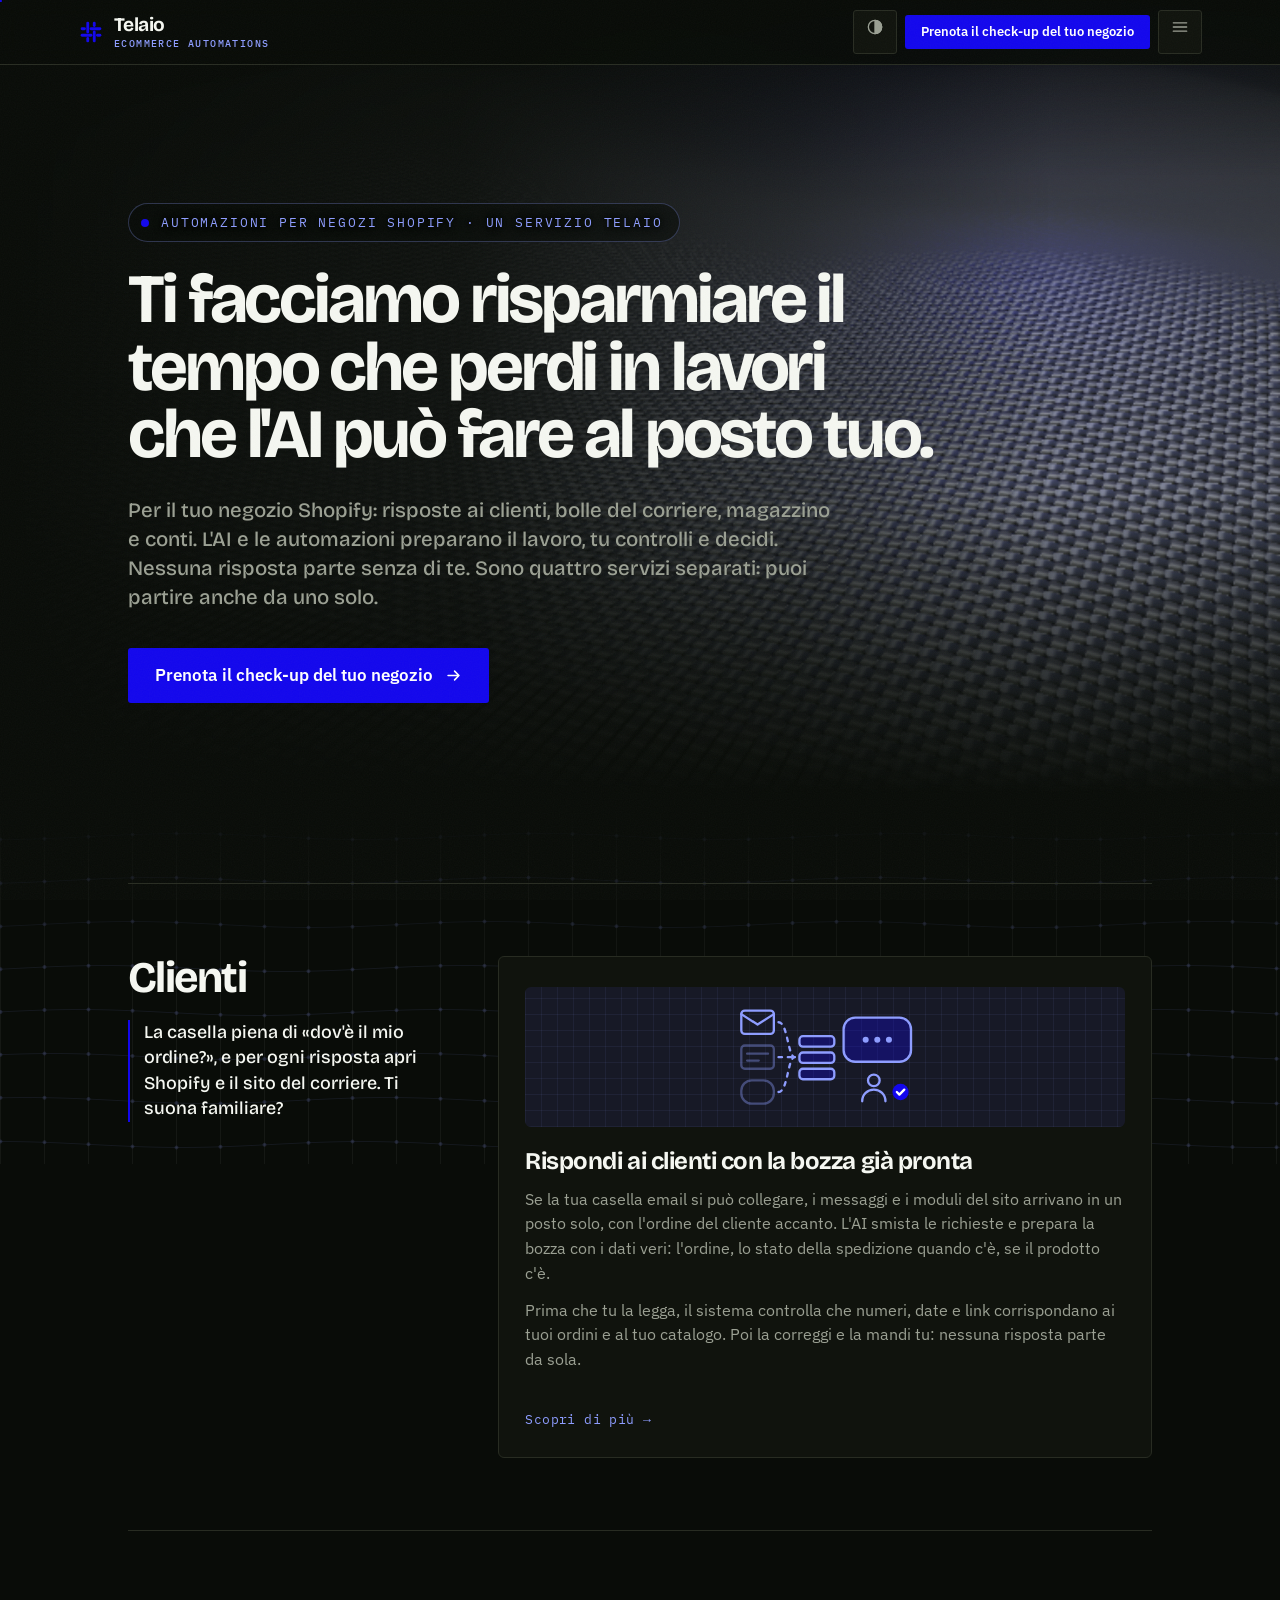
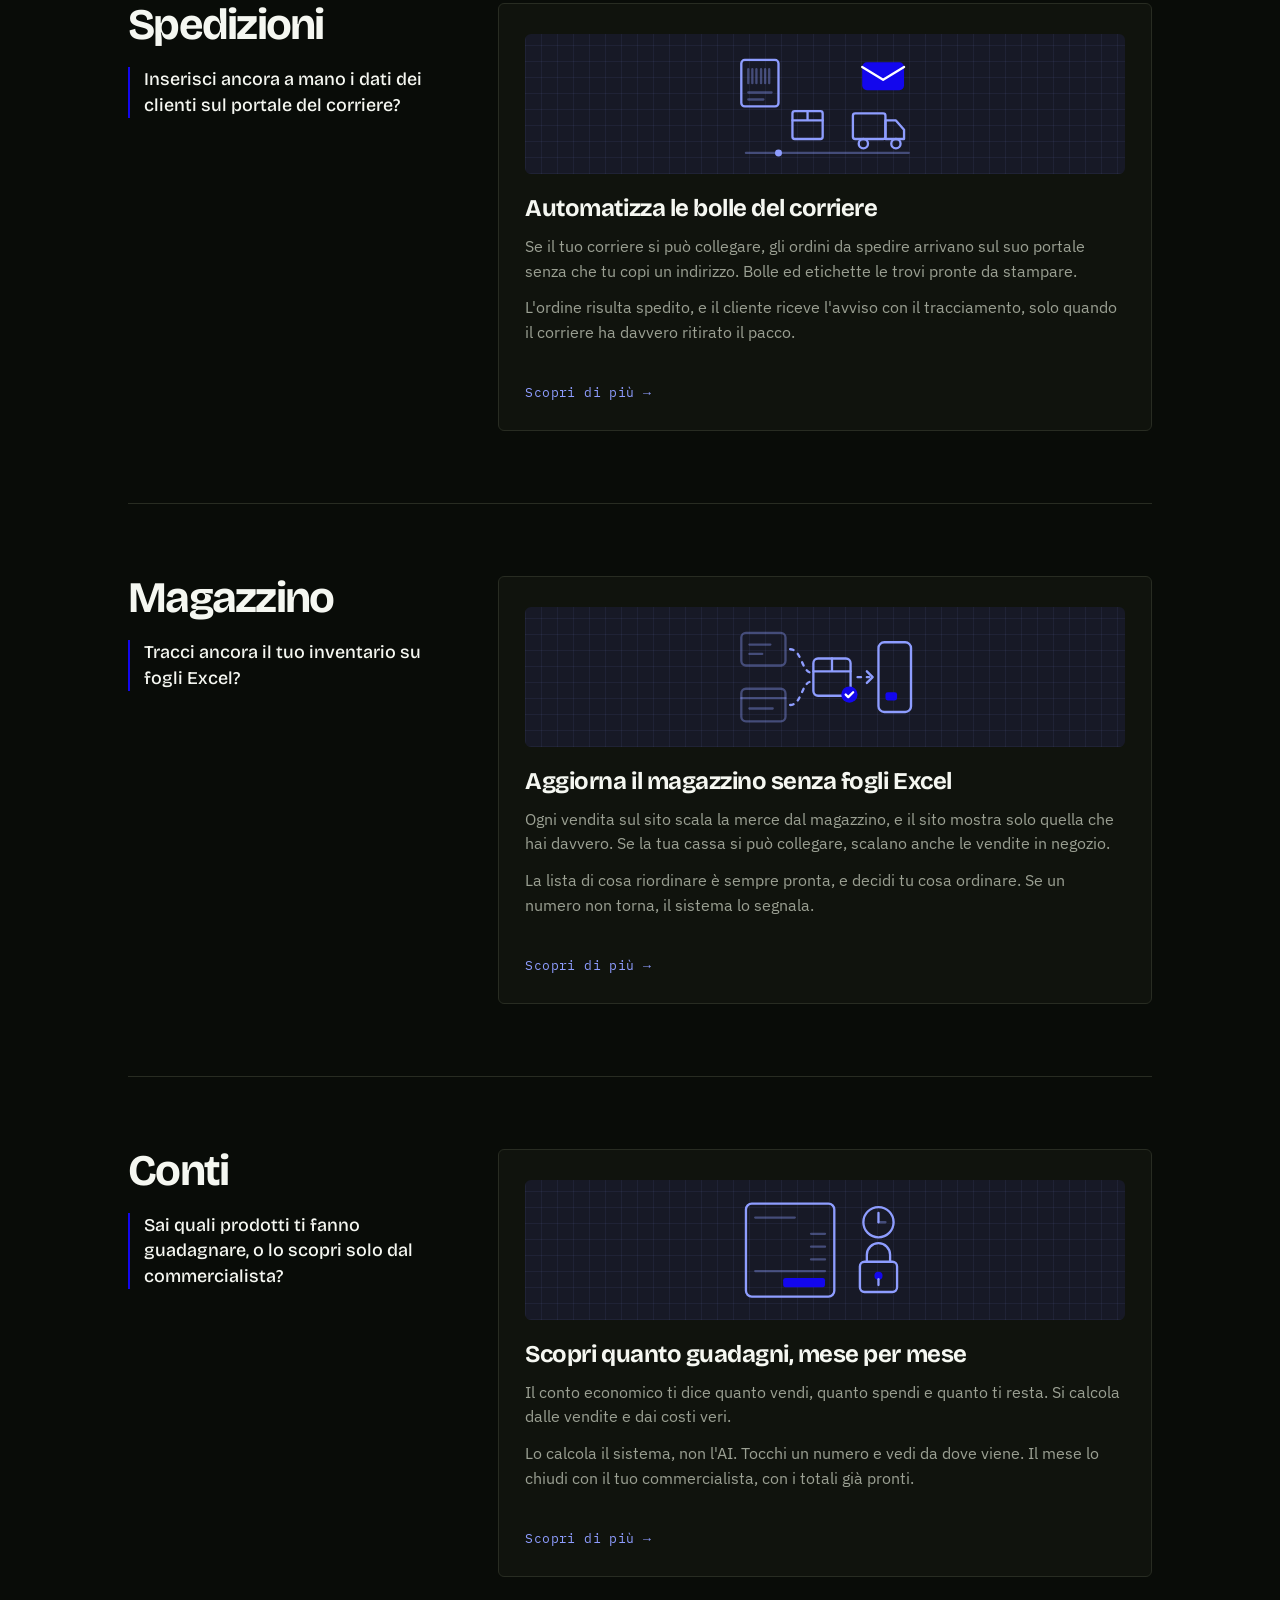
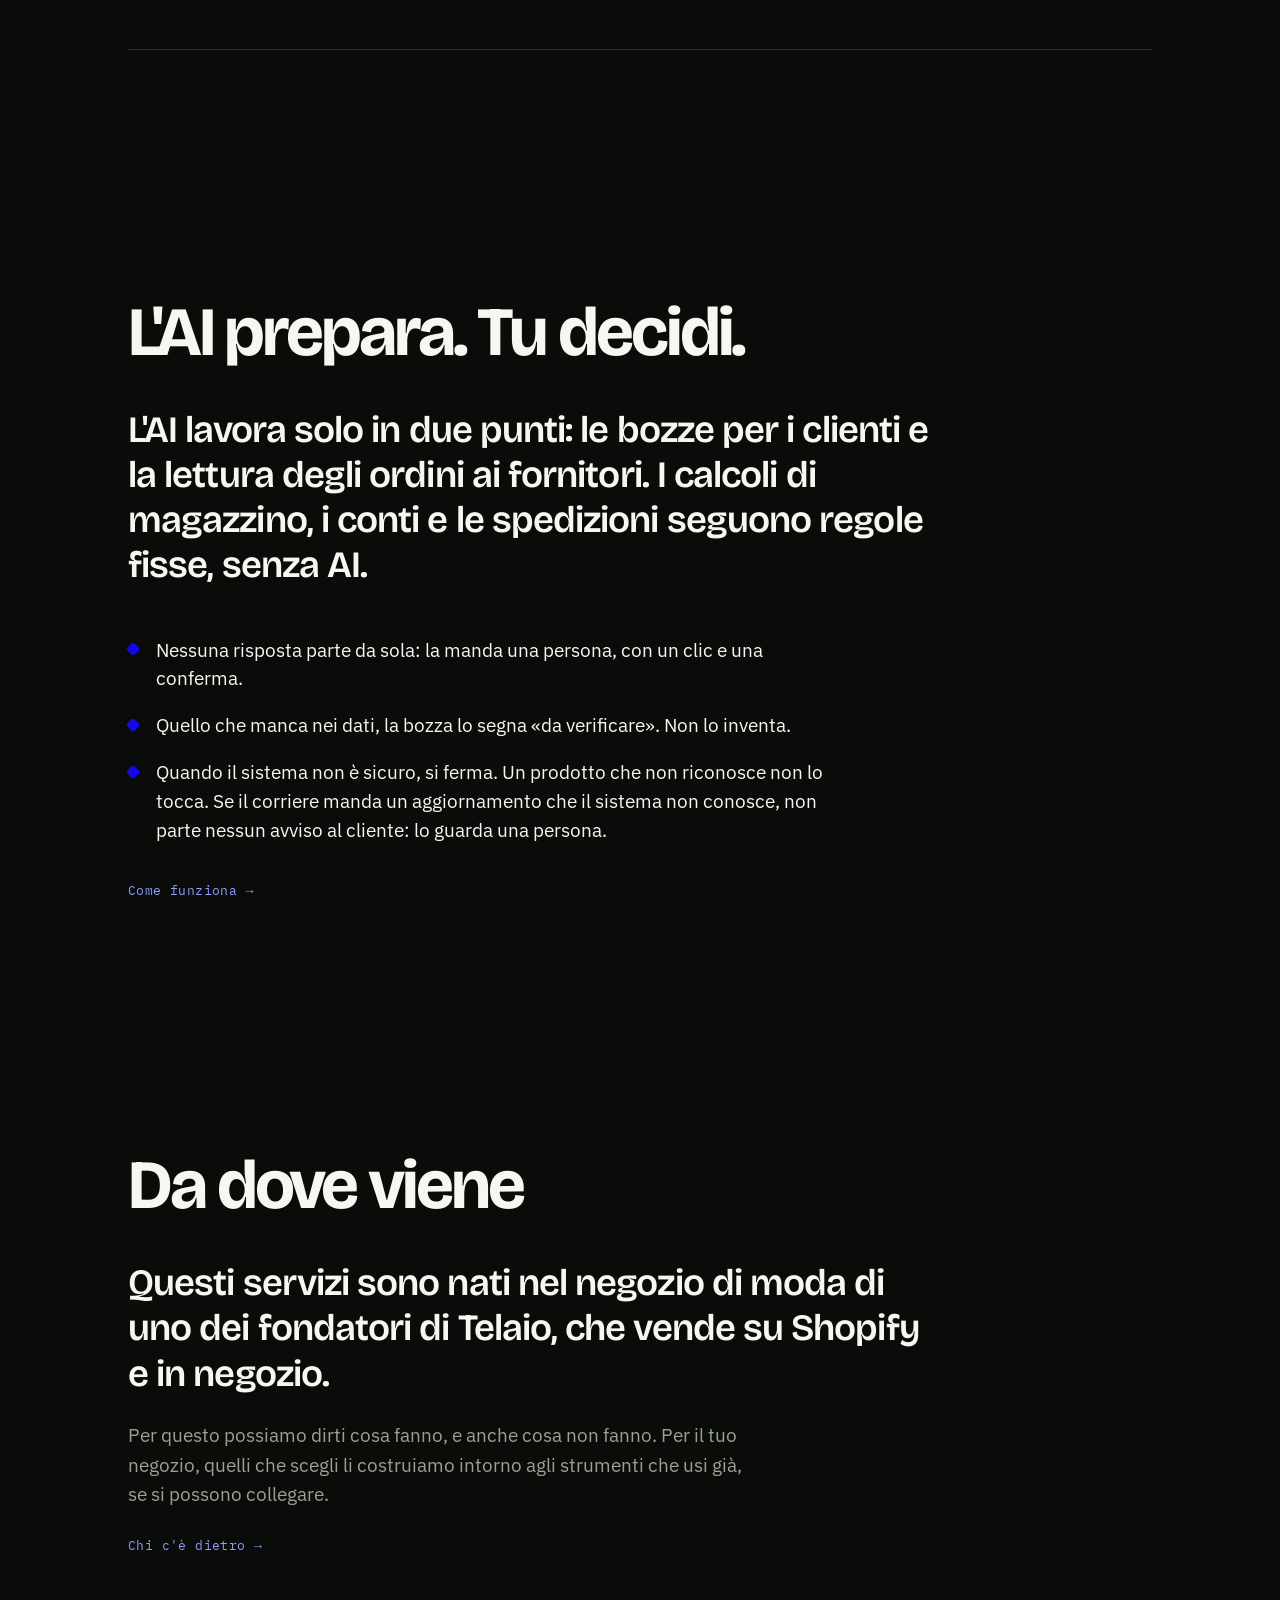
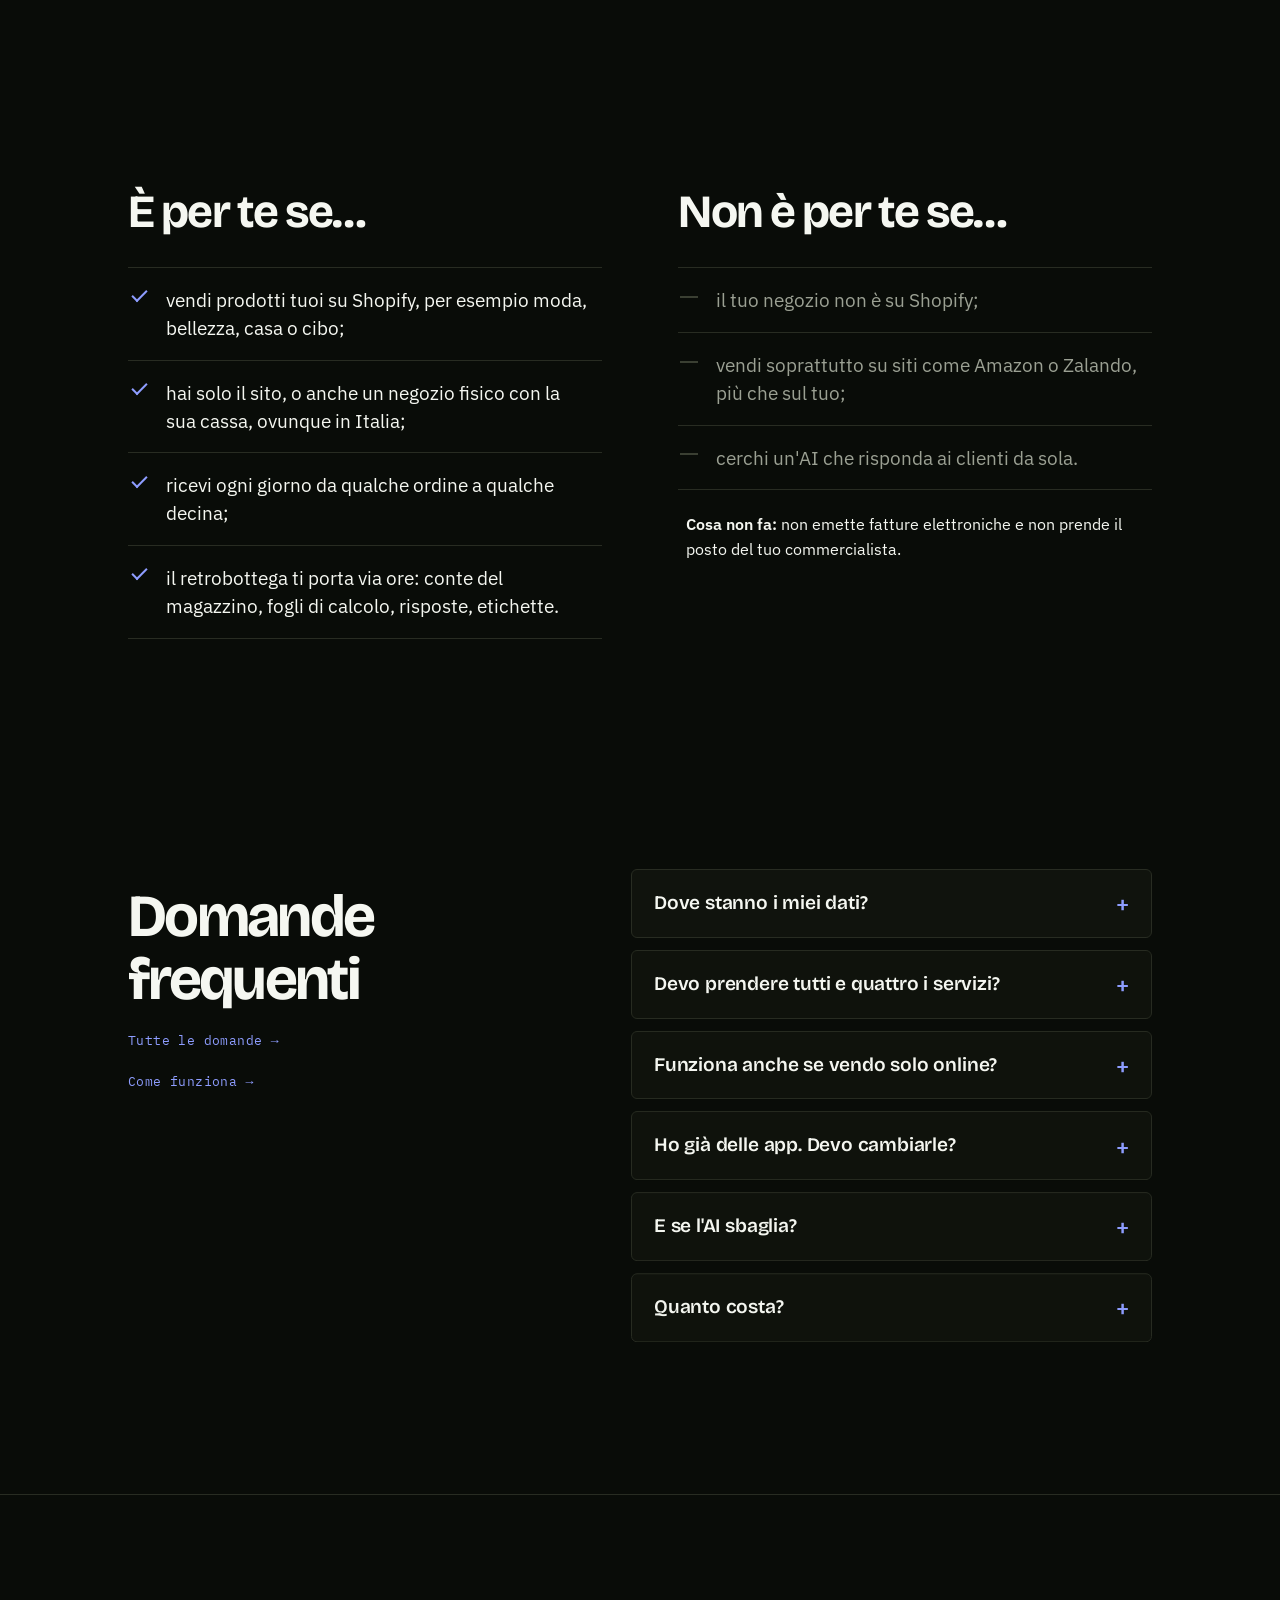
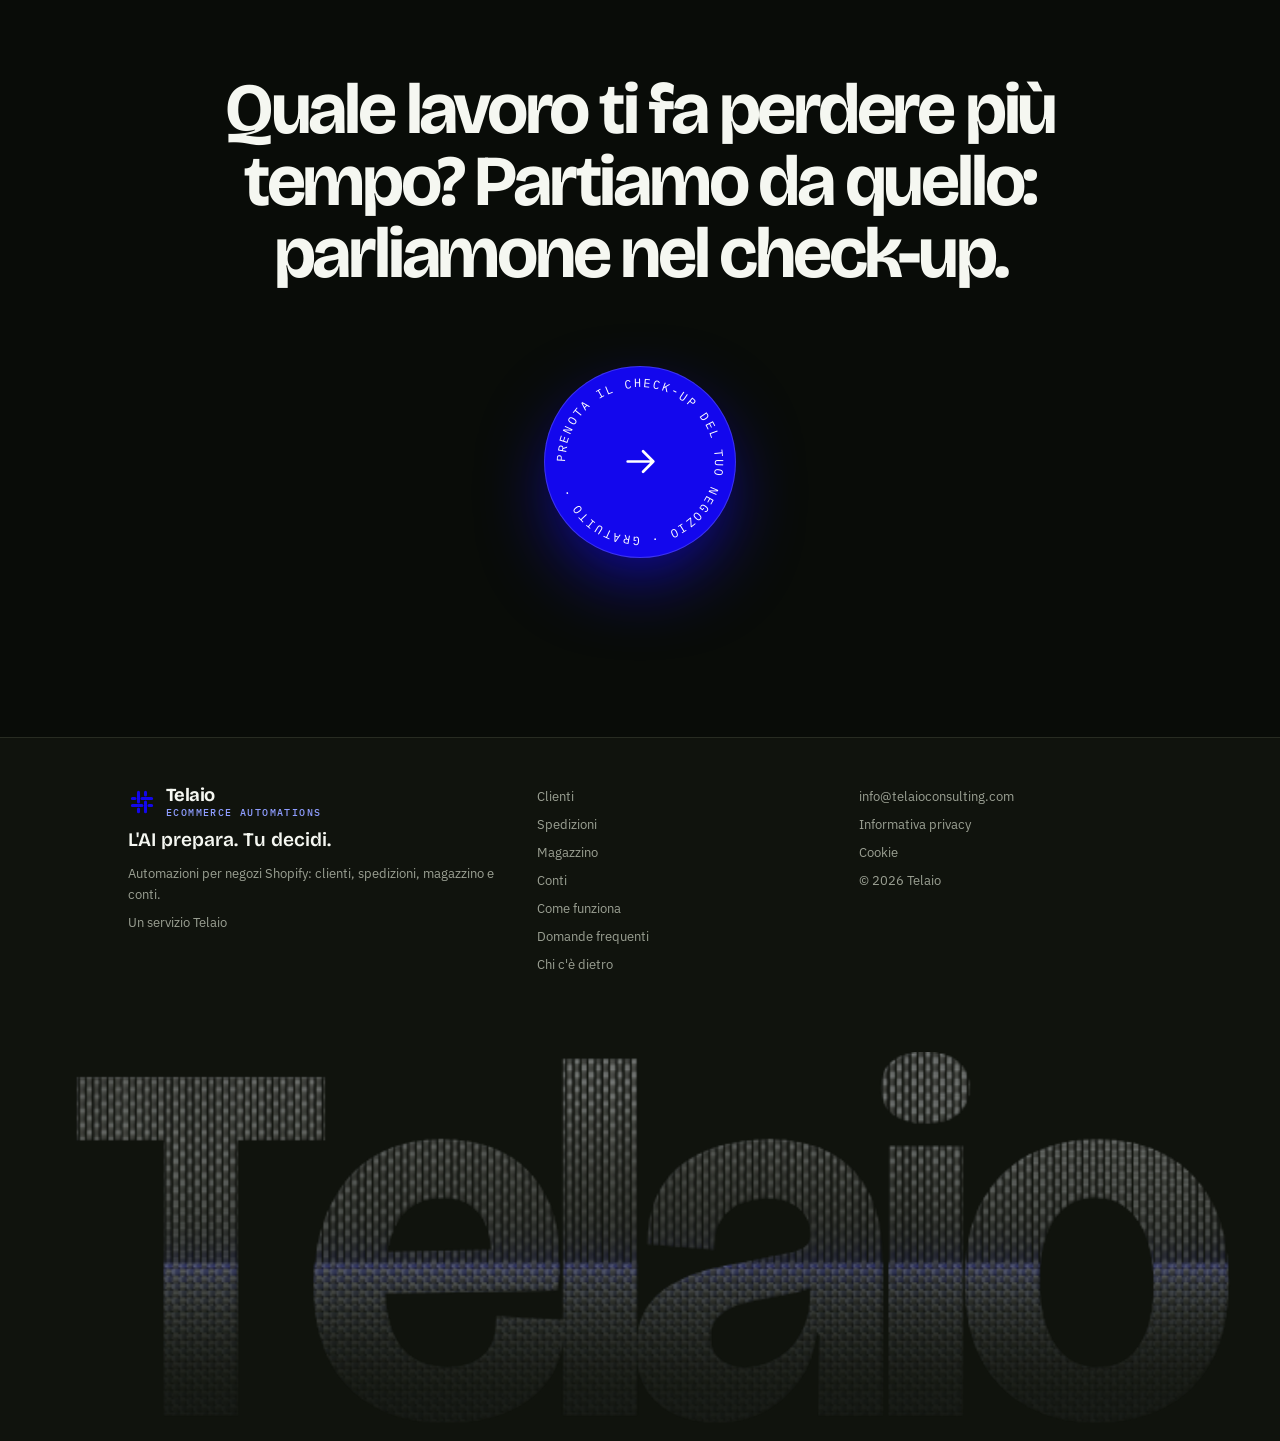
==== commit 0715f23d: "Move to telaioconsulting.com Every absolute address (canonical and hreflang links, Open Graph, JSON-" ====
--- a/index.html
+++ b/index.html
@@ -7,19 +7,19 @@
   <meta name="description" content="Risposte ai clienti, bolle del corriere, magazzino e conti per il tuo Shopify: l'AI prepara il lavoro, tu decidi. Puoi partire da un servizio solo.">
   <meta name="theme-color" content="#090C08">
   <meta name="robots" content="index, follow">
-  <link rel="canonical" href="https://telaioconsulting.github.io/ecommerce-automations/">
+  <link rel="canonical" href="https://telaioconsulting.com/ecommerce-automations/">
 
   <meta property="og:title" content="Ti facciamo risparmiare il tempo che perdi in lavori che l'AI può fare al posto tuo">
   <meta property="og:description" content="Risposte ai clienti, bolle del corriere, magazzino e conti per il tuo Shopify: l'AI prepara il lavoro, tu decidi. Puoi partire da un servizio solo.">
   <meta property="og:type" content="website">
-  <meta property="og:url" content="https://telaioconsulting.github.io/ecommerce-automations/">
+  <meta property="og:url" content="https://telaioconsulting.com/ecommerce-automations/">
   <meta property="og:locale" content="it_IT">
   <meta property="og:site_name" content="Telaio - Ecommerce Automations">
-  <meta property="og:image" content="https://telaioconsulting.github.io/ecommerce-automations/assets/og-telaio.png">
+  <meta property="og:image" content="https://telaioconsulting.com/ecommerce-automations/assets/og-telaio.png">
   <meta name="twitter:card" content="summary_large_image">
   <meta name="twitter:title" content="Ti facciamo risparmiare il tempo che perdi in lavori che l'AI può fare al posto tuo">
   <meta name="twitter:description" content="Risposte ai clienti, bolle del corriere, magazzino e conti per il tuo Shopify: l'AI prepara il lavoro, tu decidi. Puoi partire da un servizio solo.">
-  <meta name="twitter:image" content="https://telaioconsulting.github.io/ecommerce-automations/assets/og-telaio.png">
+  <meta name="twitter:image" content="https://telaioconsulting.com/ecommerce-automations/assets/og-telaio.png">
 
   <link rel="icon" type="image/png" href="assets/telaio-logo-512.png">
   <link rel="preload" href="assets/fonts/bricolage-grotesque-500-700-latin.woff2" as="font" type="font/woff2" crossorigin>
@@ -52,41 +52,41 @@
     "@graph": [
       {
         "@type": "WebSite",
-        "@id": "https://telaioconsulting.github.io/ecommerce-automations/#website",
-        "url": "https://telaioconsulting.github.io/ecommerce-automations/",
+        "@id": "https://telaioconsulting.com/ecommerce-automations/#website",
+        "url": "https://telaioconsulting.com/ecommerce-automations/",
         "name": "Telaio - Ecommerce Automations",
         "inLanguage": "it",
-        "publisher": { "@id": "https://telaioconsulting.github.io/#organization" }
+        "publisher": { "@id": "https://telaioconsulting.com/#organization" }
       },
       {
         "@type": "Service",
-        "@id": "https://telaioconsulting.github.io/ecommerce-automations/#service",
+        "@id": "https://telaioconsulting.com/ecommerce-automations/#service",
         "name": "Telaio - Ecommerce Automations",
-        "url": "https://telaioconsulting.github.io/ecommerce-automations/",
+        "url": "https://telaioconsulting.com/ecommerce-automations/",
         "serviceType": "Automazione e AI per negozi Shopify",
         "description": "Quattro servizi separati per i negozi su Shopify: le risposte ai clienti con la bozza preparata dall'AI e inviata da una persona; bolle ed etichette del corriere pronte e avviso «spedito» solo dopo il ritiro; il magazzino aggiornato senza fogli Excel; quanto vendi, quanto spendi e quanto ti resta, mese per mese. Si può partire anche da uno solo.",
-        "provider": { "@id": "https://telaioconsulting.github.io/#organization" },
-        "brand": { "@id": "https://telaioconsulting.github.io/#organization" },
+        "provider": { "@id": "https://telaioconsulting.com/#organization" },
+        "brand": { "@id": "https://telaioconsulting.com/#organization" },
         "areaServed": "IT",
         "availableLanguage": "it",
         "hasOfferCatalog": {
           "@type": "OfferCatalog",
           "name": "I quattro servizi",
           "itemListElement": [
-            { "@type": "Offer", "itemOffered": { "@type": "Service", "name": "Clienti: rispondi ai clienti con la bozza già pronta", "url": "https://telaioconsulting.github.io/ecommerce-automations/clienti/" } },
-            { "@type": "Offer", "itemOffered": { "@type": "Service", "name": "Spedizioni: automatizza le bolle del corriere", "url": "https://telaioconsulting.github.io/ecommerce-automations/spedizioni/" } },
-            { "@type": "Offer", "itemOffered": { "@type": "Service", "name": "Magazzino: aggiorna il magazzino senza fogli Excel", "url": "https://telaioconsulting.github.io/ecommerce-automations/magazzino/" } },
-            { "@type": "Offer", "itemOffered": { "@type": "Service", "name": "Conti: scopri quanto guadagni, mese per mese", "url": "https://telaioconsulting.github.io/ecommerce-automations/conti/" } }
+            { "@type": "Offer", "itemOffered": { "@type": "Service", "name": "Clienti: rispondi ai clienti con la bozza già pronta", "url": "https://telaioconsulting.com/ecommerce-automations/clienti/" } },
+            { "@type": "Offer", "itemOffered": { "@type": "Service", "name": "Spedizioni: automatizza le bolle del corriere", "url": "https://telaioconsulting.com/ecommerce-automations/spedizioni/" } },
+            { "@type": "Offer", "itemOffered": { "@type": "Service", "name": "Magazzino: aggiorna il magazzino senza fogli Excel", "url": "https://telaioconsulting.com/ecommerce-automations/magazzino/" } },
+            { "@type": "Offer", "itemOffered": { "@type": "Service", "name": "Conti: scopri quanto guadagni, mese per mese", "url": "https://telaioconsulting.com/ecommerce-automations/conti/" } }
           ]
         }
       },
       {
         "@type": "Organization",
-        "@id": "https://telaioconsulting.github.io/#organization",
+        "@id": "https://telaioconsulting.com/#organization",
         "name": "Telaio",
         "alternateName": "Telaio Consulting",
-        "url": "https://telaioconsulting.github.io/",
-        "logo": "https://telaioconsulting.github.io/ecommerce-automations/assets/telaio-logo-512.png",
+        "url": "https://telaioconsulting.com/",
+        "logo": "https://telaioconsulting.com/ecommerce-automations/assets/telaio-logo-512.png",
         "email": "info@telaioconsulting.com"
       }
     ]
@@ -391,7 +391,7 @@
         </div>
         <span class="foot-tag">L'AI prepara. Tu decidi.</span>
         <span>Automazioni per negozi Shopify: clienti, spedizioni, magazzino e conti.</span>
-        <a class="foot-endorse" href="https://telaioconsulting.github.io/">Un servizio Telaio</a>
+        <a class="foot-endorse" href="https://telaioconsulting.com/">Un servizio Telaio</a>
       </div>
       <nav class="foot-col" aria-label="Pagine">
         <a href="clienti/">Clienti</a>
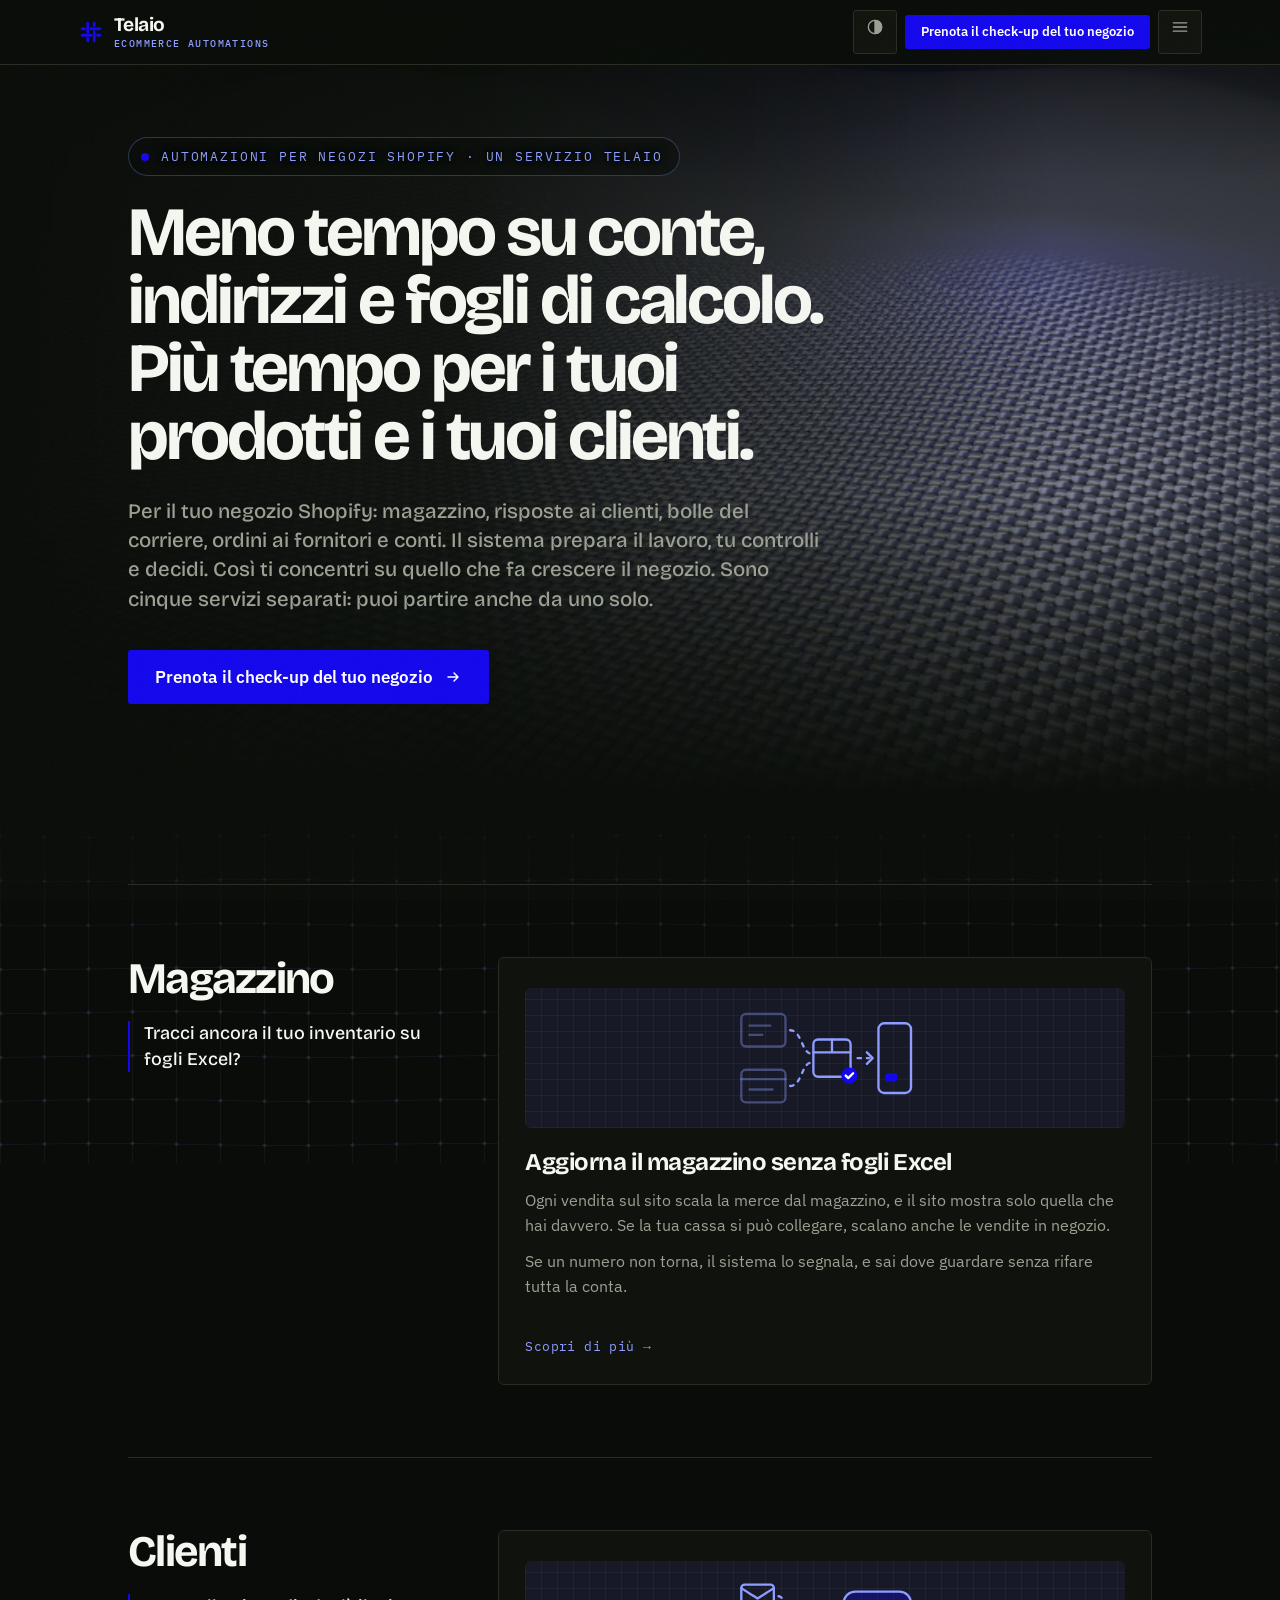
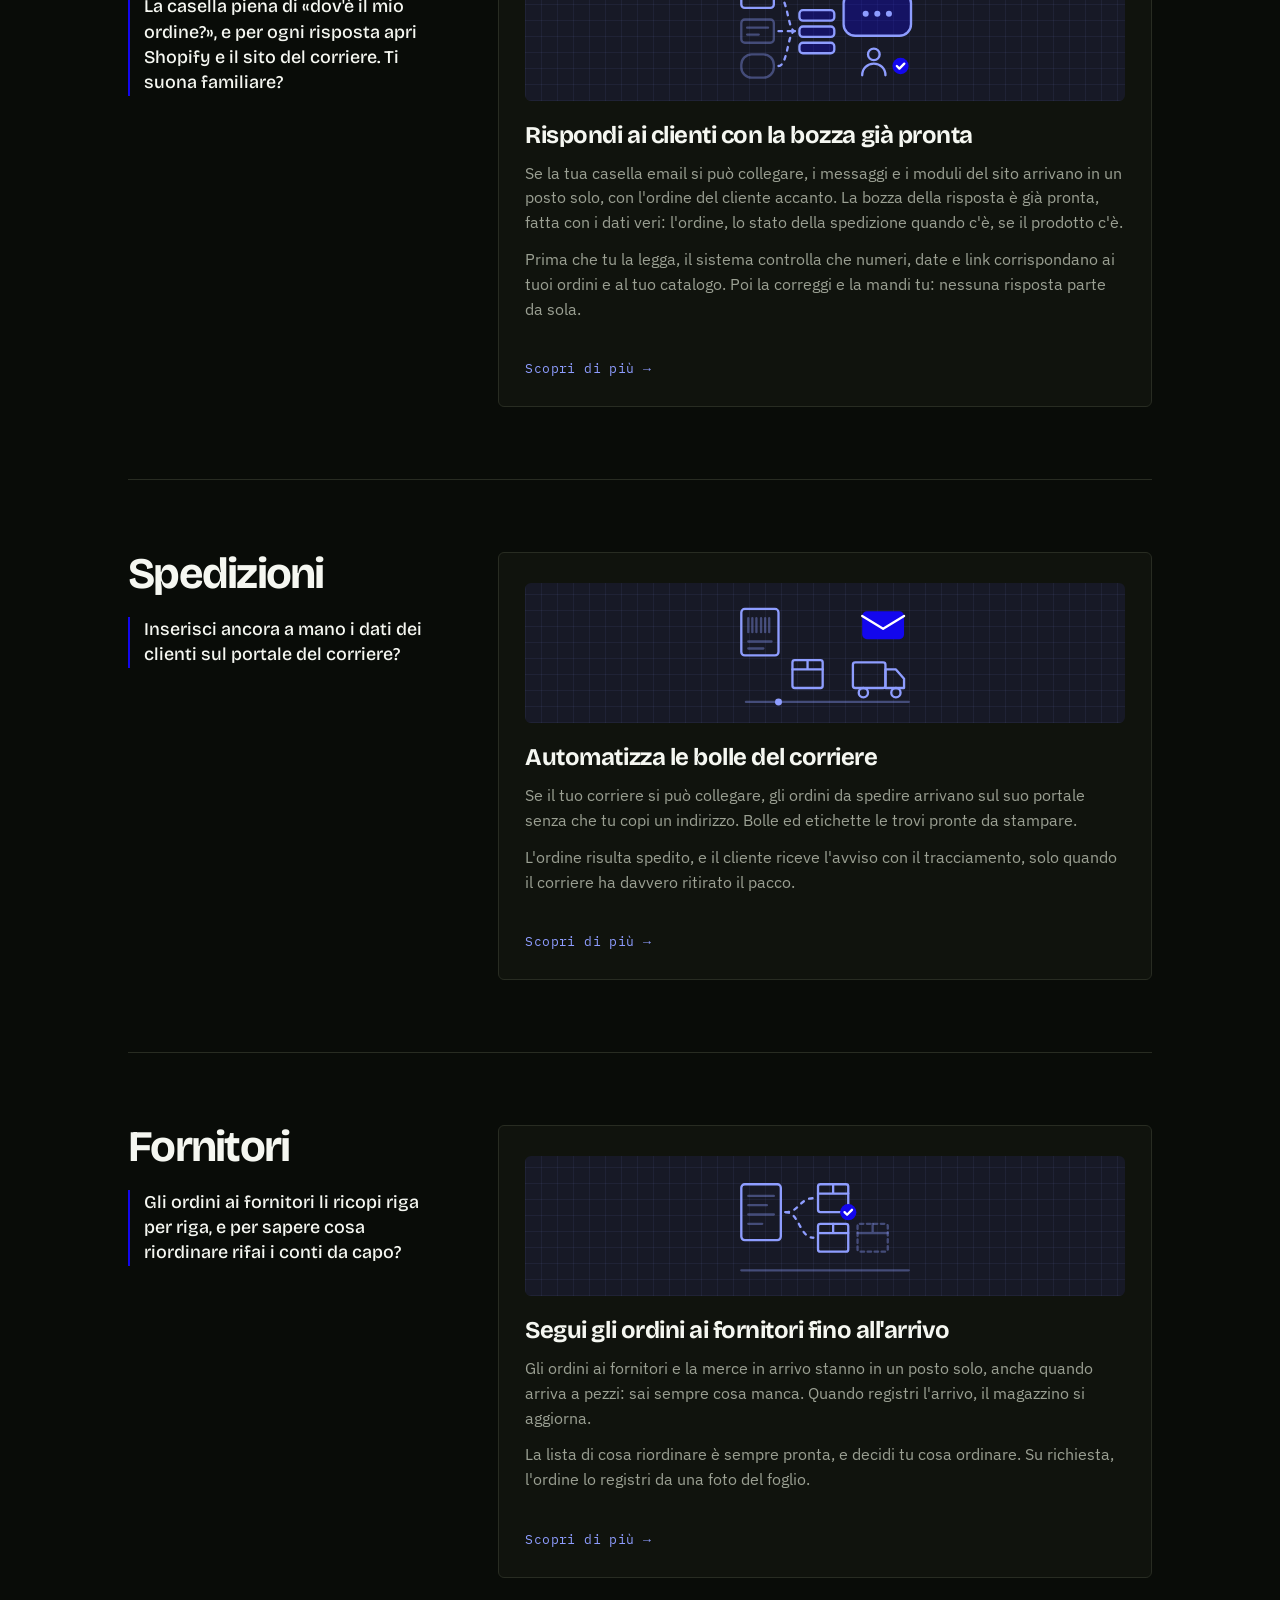
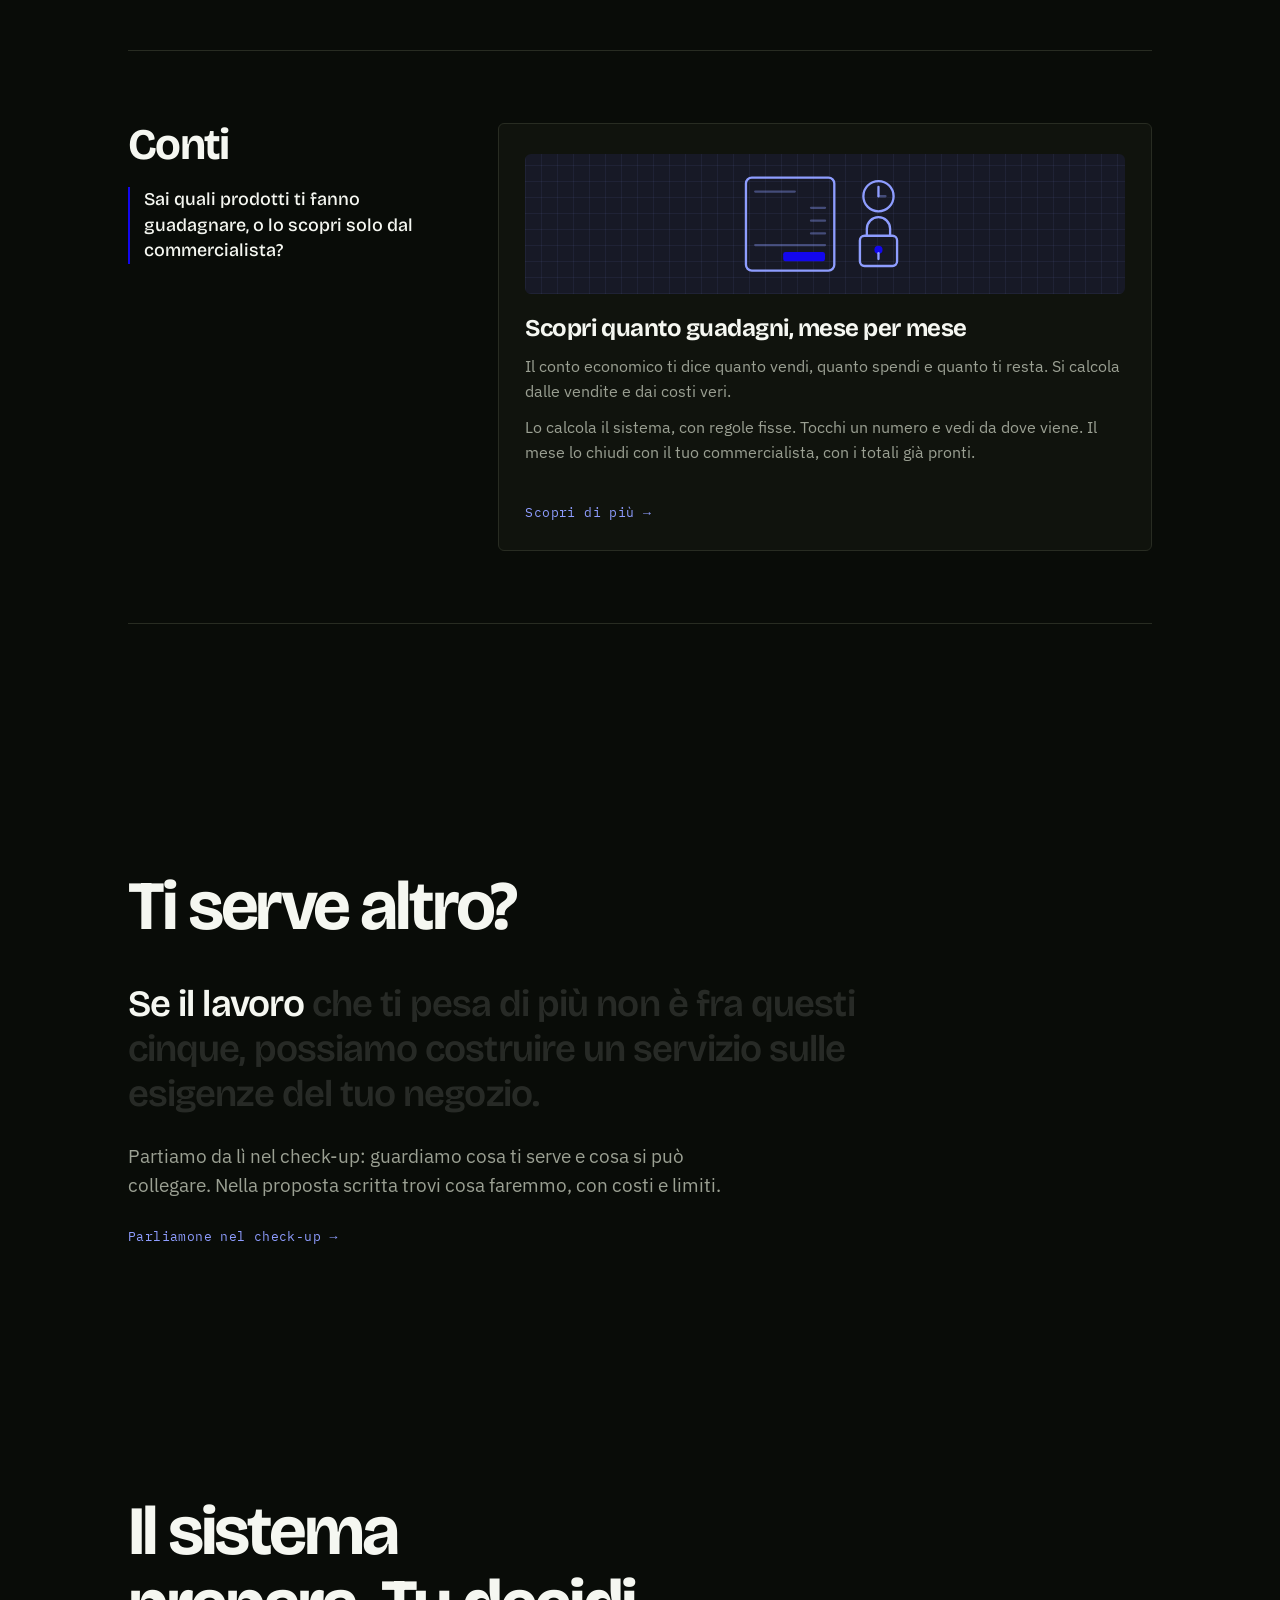
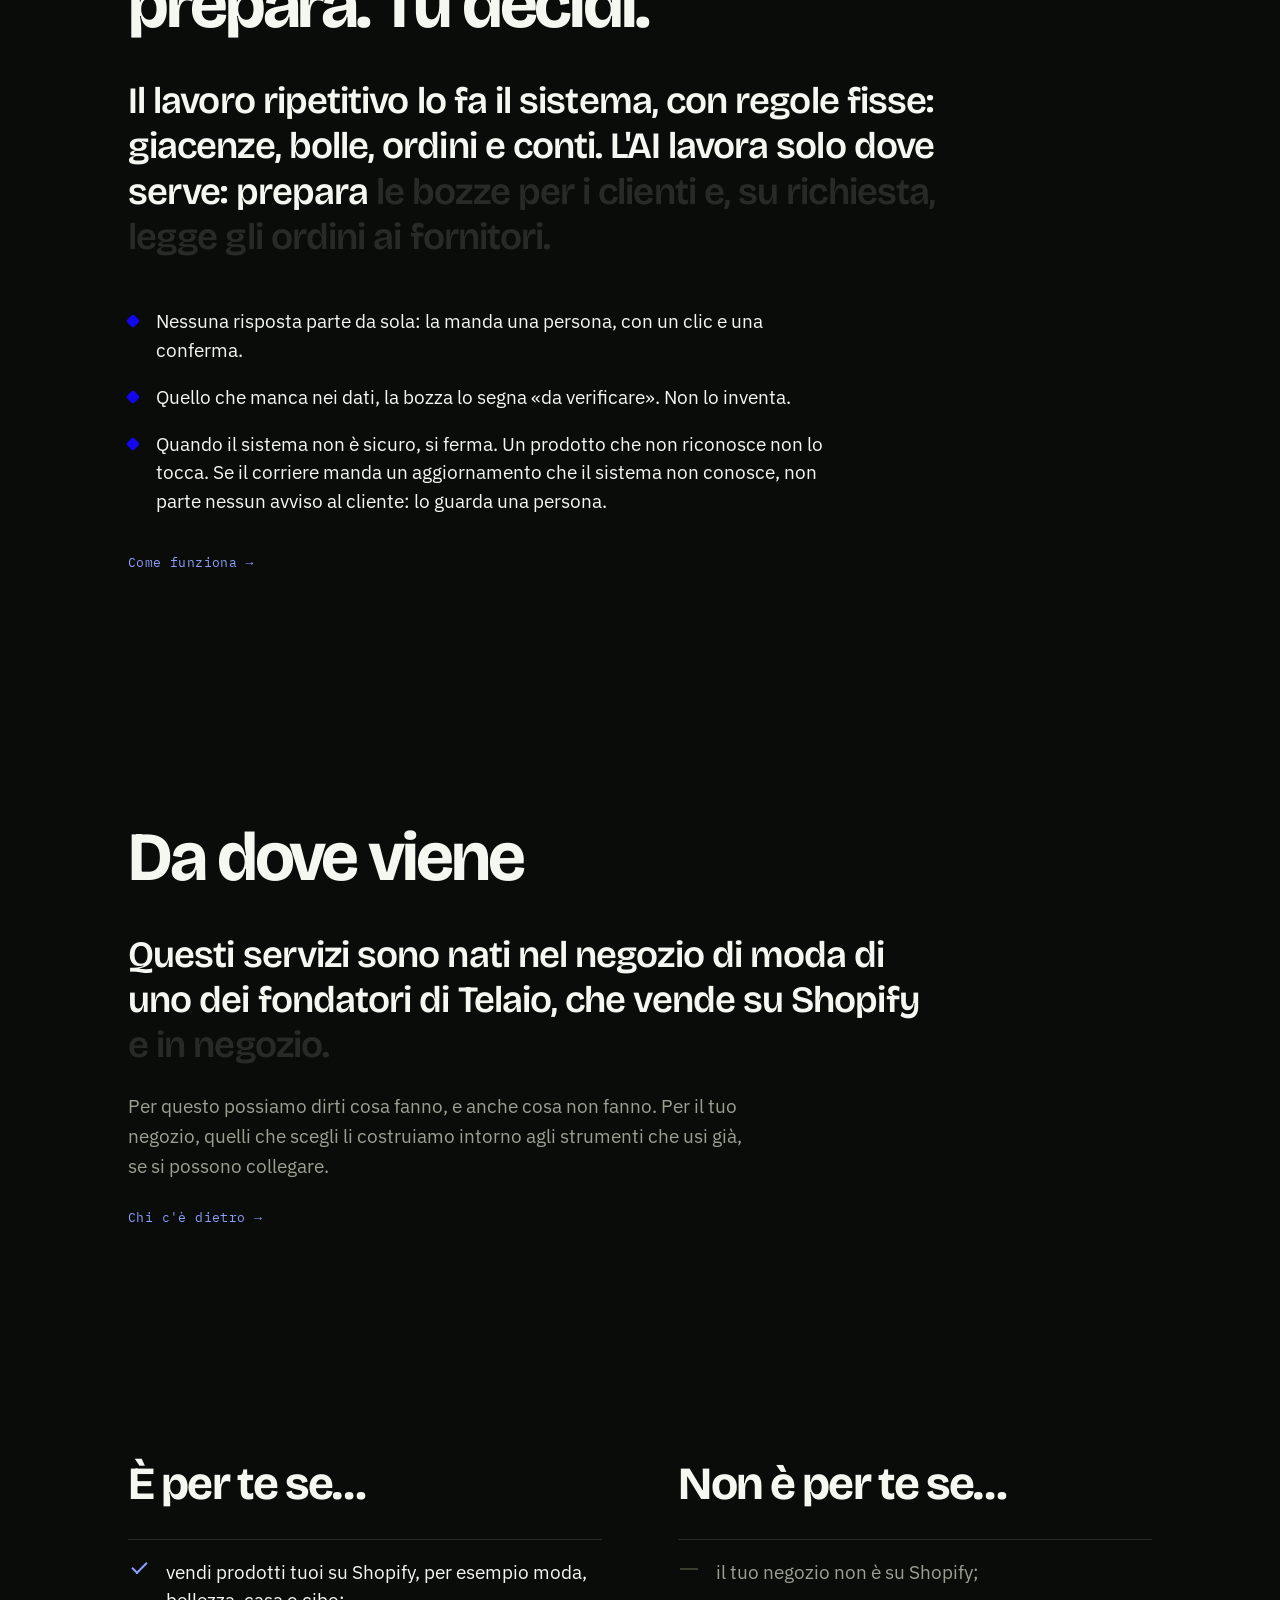
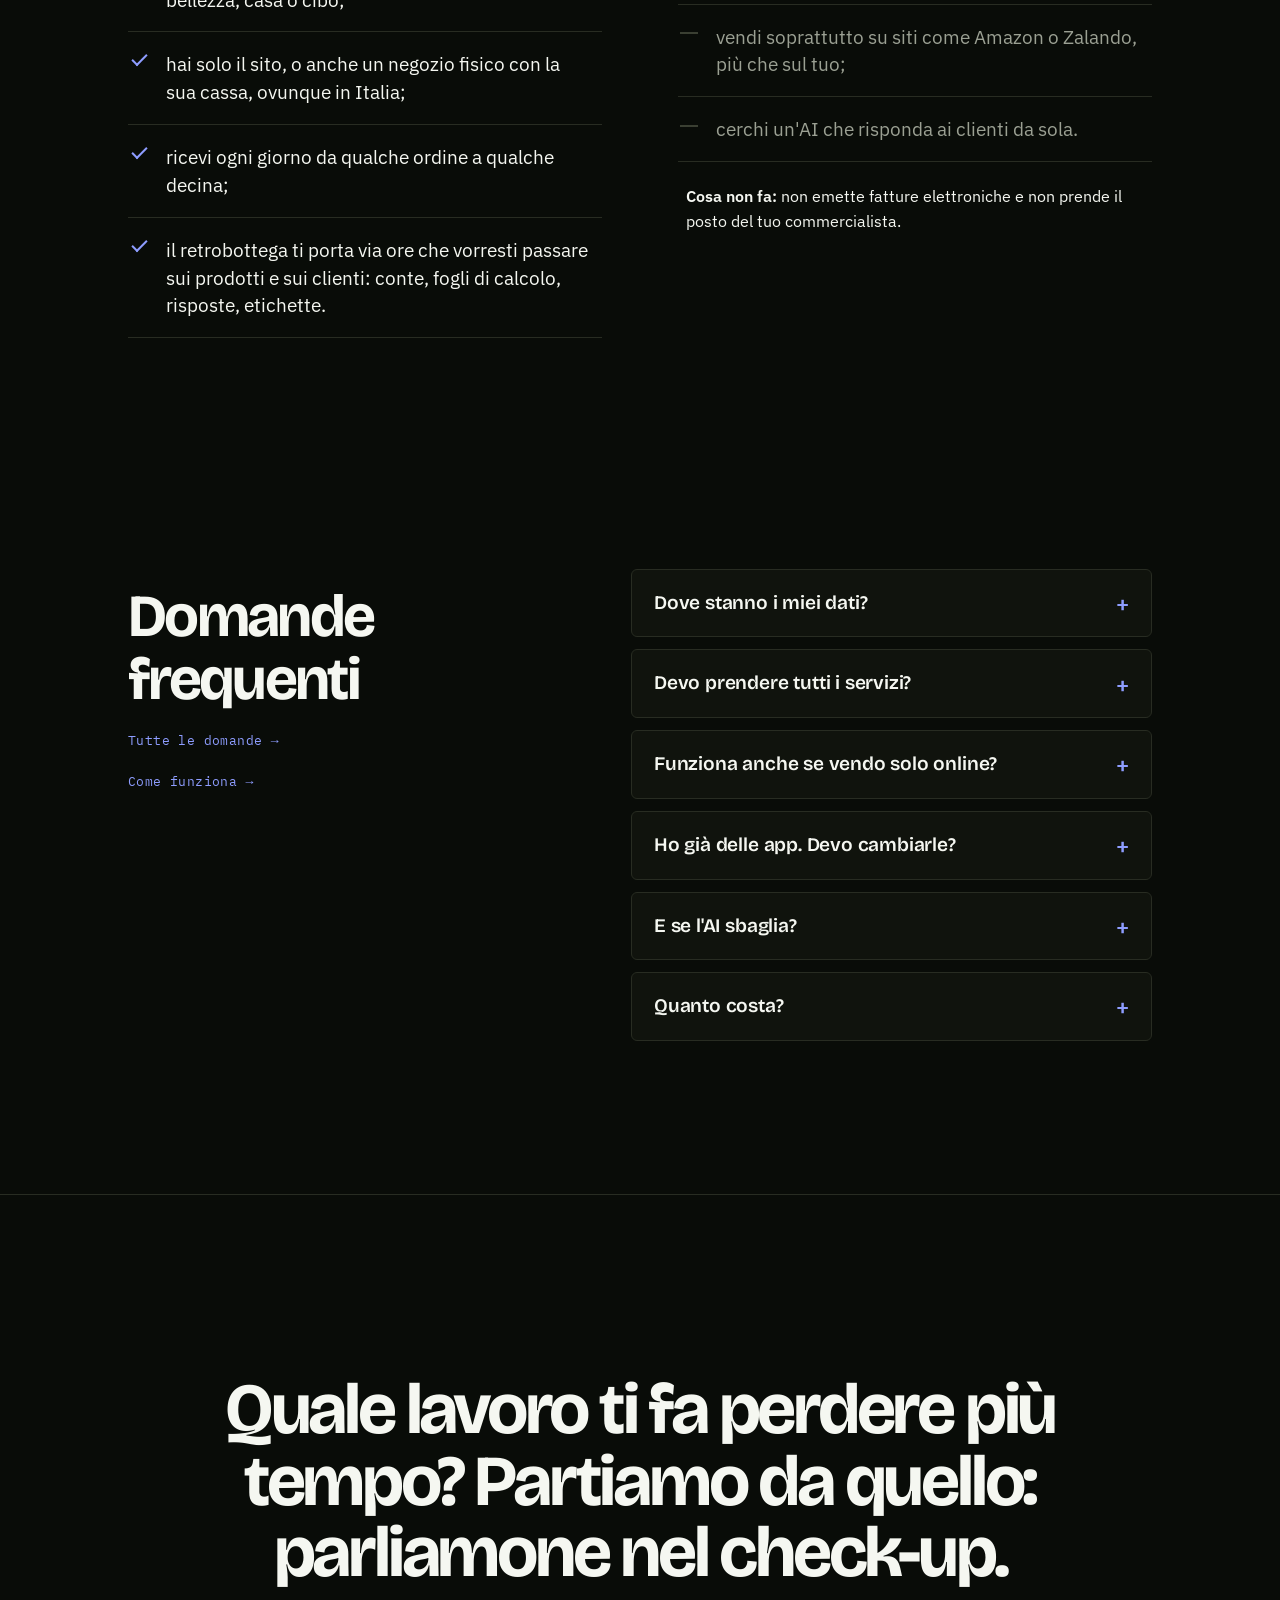
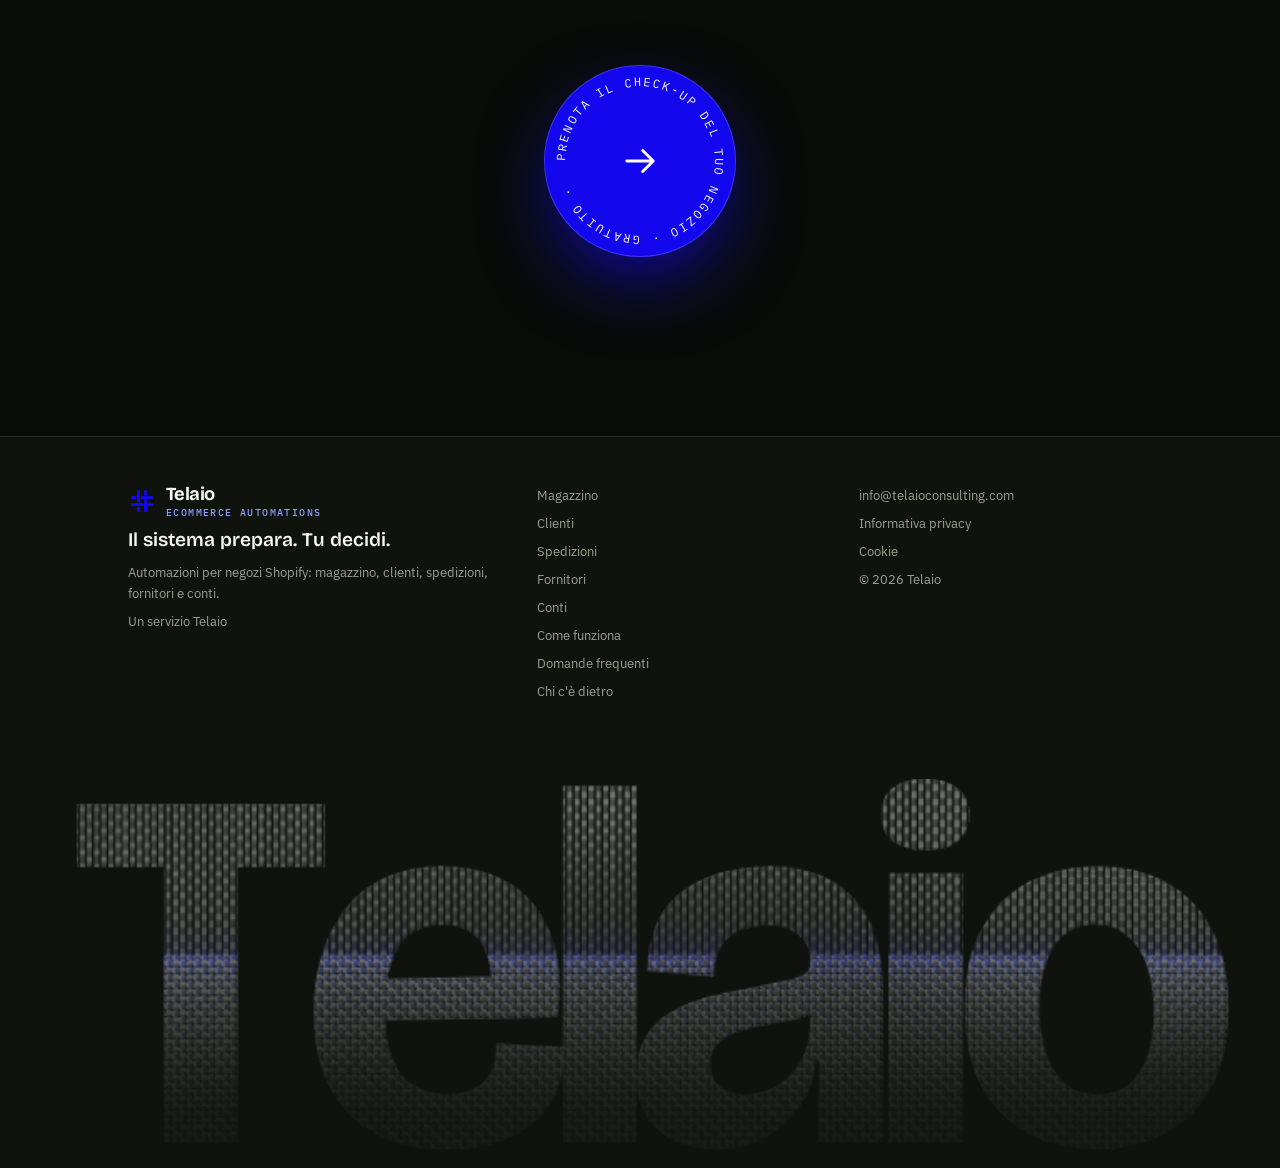
==== commit 8687d4f0: "Five services: stock, customers, shipping, suppliers, accounts - New page fornitori/ («Segui gli ord" ====
--- a/index.html
+++ b/index.html
@@ -4,21 +4,21 @@
   <meta charset="utf-8">
   <meta name="viewport" content="width=device-width, initial-scale=1">
   <title>Telaio - Ecommerce Automations: automazioni per Shopify</title>
-  <meta name="description" content="Risposte ai clienti, bolle del corriere, magazzino e conti per il tuo Shopify: l'AI prepara il lavoro, tu decidi. Puoi partire da un servizio solo.">
+  <meta name="description" content="Magazzino, clienti, spedizioni, fornitori e conti per il tuo Shopify: meno tempo nel retrobottega, più tempo per prodotti e clienti. Si parte anche da uno.">
   <meta name="theme-color" content="#090C08">
   <meta name="robots" content="index, follow">
   <link rel="canonical" href="https://telaioconsulting.com/ecommerce-automations/">
 
-  <meta property="og:title" content="Ti facciamo risparmiare il tempo che perdi in lavori che l'AI può fare al posto tuo">
-  <meta property="og:description" content="Risposte ai clienti, bolle del corriere, magazzino e conti per il tuo Shopify: l'AI prepara il lavoro, tu decidi. Puoi partire da un servizio solo.">
+  <meta property="og:title" content="Meno tempo su conte, indirizzi e fogli di calcolo. Più tempo per i tuoi prodotti e i tuoi clienti">
+  <meta property="og:description" content="Magazzino, clienti, spedizioni, fornitori e conti per il tuo Shopify: meno tempo nel retrobottega, più tempo per prodotti e clienti. Si parte anche da uno.">
   <meta property="og:type" content="website">
   <meta property="og:url" content="https://telaioconsulting.com/ecommerce-automations/">
   <meta property="og:locale" content="it_IT">
   <meta property="og:site_name" content="Telaio - Ecommerce Automations">
   <meta property="og:image" content="https://telaioconsulting.com/ecommerce-automations/assets/og-telaio.png">
   <meta name="twitter:card" content="summary_large_image">
-  <meta name="twitter:title" content="Ti facciamo risparmiare il tempo che perdi in lavori che l'AI può fare al posto tuo">
-  <meta name="twitter:description" content="Risposte ai clienti, bolle del corriere, magazzino e conti per il tuo Shopify: l'AI prepara il lavoro, tu decidi. Puoi partire da un servizio solo.">
+  <meta name="twitter:title" content="Meno tempo su conte, indirizzi e fogli di calcolo. Più tempo per i tuoi prodotti e i tuoi clienti">
+  <meta name="twitter:description" content="Magazzino, clienti, spedizioni, fornitori e conti per il tuo Shopify: meno tempo nel retrobottega, più tempo per prodotti e clienti. Si parte anche da uno.">
   <meta name="twitter:image" content="https://telaioconsulting.com/ecommerce-automations/assets/og-telaio.png">
 
   <link rel="icon" type="image/png" href="assets/telaio-logo-512.png">
@@ -64,18 +64,19 @@
         "name": "Telaio - Ecommerce Automations",
         "url": "https://telaioconsulting.com/ecommerce-automations/",
         "serviceType": "Automazione e AI per negozi Shopify",
-        "description": "Quattro servizi separati per i negozi su Shopify: le risposte ai clienti con la bozza preparata dall'AI e inviata da una persona; bolle ed etichette del corriere pronte e avviso «spedito» solo dopo il ritiro; il magazzino aggiornato senza fogli Excel; quanto vendi, quanto spendi e quanto ti resta, mese per mese. Si può partire anche da uno solo.",
+        "description": "Cinque servizi separati per i negozi su Shopify: il magazzino aggiornato senza fogli Excel; le risposte ai clienti con la bozza pronta, inviata da una persona; bolle ed etichette del corriere pronte e avviso «spedito» solo dopo il ritiro; gli ordini ai fornitori seguiti fino all'arrivo; quanto vendi, quanto spendi e quanto ti resta, mese per mese. Si può partire anche da uno solo, e altri servizi si costruiscono su richiesta.",
         "provider": { "@id": "https://telaioconsulting.com/#organization" },
         "brand": { "@id": "https://telaioconsulting.com/#organization" },
         "areaServed": "IT",
         "availableLanguage": "it",
         "hasOfferCatalog": {
           "@type": "OfferCatalog",
-          "name": "I quattro servizi",
+          "name": "I cinque servizi",
           "itemListElement": [
+            { "@type": "Offer", "itemOffered": { "@type": "Service", "name": "Magazzino: aggiorna il magazzino senza fogli Excel", "url": "https://telaioconsulting.com/ecommerce-automations/magazzino/" } },
             { "@type": "Offer", "itemOffered": { "@type": "Service", "name": "Clienti: rispondi ai clienti con la bozza già pronta", "url": "https://telaioconsulting.com/ecommerce-automations/clienti/" } },
             { "@type": "Offer", "itemOffered": { "@type": "Service", "name": "Spedizioni: automatizza le bolle del corriere", "url": "https://telaioconsulting.com/ecommerce-automations/spedizioni/" } },
-            { "@type": "Offer", "itemOffered": { "@type": "Service", "name": "Magazzino: aggiorna il magazzino senza fogli Excel", "url": "https://telaioconsulting.com/ecommerce-automations/magazzino/" } },
+            { "@type": "Offer", "itemOffered": { "@type": "Service", "name": "Fornitori: segui gli ordini ai fornitori fino all'arrivo", "url": "https://telaioconsulting.com/ecommerce-automations/fornitori/" } },
             { "@type": "Offer", "itemOffered": { "@type": "Service", "name": "Conti: scopri quanto guadagni, mese per mese", "url": "https://telaioconsulting.com/ecommerce-automations/conti/" } }
           ]
         }
@@ -117,9 +118,10 @@
         <span class="brand-lockup"><span class="wm">Telaio</span><span class="brand-sub">Ecommerce Automations</span></span>
       </a>
       <nav class="nav" id="nav" aria-label="Navigazione principale">
+        <a href="magazzino/">Magazzino</a>
         <a href="clienti/">Clienti</a>
         <a href="spedizioni/">Spedizioni</a>
-        <a href="magazzino/">Magazzino</a>
+        <a href="fornitori/">Fornitori</a>
         <a href="conti/">Conti</a>
         <a href="come-funziona/">Come funziona</a>
         <a href="domande-frequenti/">Domande frequenti</a>
@@ -139,17 +141,52 @@
       <div class="p-hero-veil" aria-hidden="true"></div>
       <div class="wrap p-hero-in">
         <p class="p-kicker" data-hero-item><span class="p-dot" aria-hidden="true"></span>Automazioni per negozi Shopify · Un&nbsp;servizio&nbsp;Telaio</p>
-        <h1 class="p-h1">Ti facciamo risparmiare il tempo che perdi in lavori che l'AI può fare al posto tuo.</h1>
-        <p class="p-hero-lede" data-hero-item>Per il tuo negozio Shopify: risposte ai clienti, bolle del corriere, magazzino e conti. L'AI e le automazioni preparano il lavoro, tu controlli e decidi. Nessuna risposta parte senza di te. Sono quattro servizi separati: puoi partire anche da uno solo.</p>
+        <h1 class="p-h1">Meno tempo su conte, indirizzi e fogli di calcolo. Più tempo per i tuoi prodotti e i tuoi clienti.</h1>
+        <p class="p-hero-lede" data-hero-item>Per il tuo negozio Shopify: magazzino, risposte ai clienti, bolle del corriere, ordini ai fornitori e conti. Il sistema prepara il lavoro, tu controlli e decidi. Così ti concentri su quello che fa crescere il negozio. Sono cinque servizi separati: puoi partire anche da uno solo.</p>
         <div class="p-hero-cta" data-hero-item>
           <a class="btn btn-primary p-btn-xl" data-magnetic href="check-up/" data-cta="checkup" data-placement="hero">Prenota il check-up del tuo negozio <span class="p-arr" aria-hidden="true">→</span></a>
         </div>
       </div>
     </section>
 
-    <!-- I quattro servizi -->
+    <!-- I cinque servizi -->
     <section class="p-sec" style="padding-top:clamp(48px,7vw,96px)">
       <div class="wrap">
+
+        <div class="p-group" id="magazzino">
+          <div class="p-group-side" data-reveal>
+            <h2>Magazzino</h2>
+            <p class="p-pain">Tracci ancora il tuo inventario su fogli Excel?</p>
+          </div>
+          <div class="p-group-cards">
+            <article class="p-case" data-reveal>
+              <div class="p-case-art" aria-hidden="true">
+                <svg class="ill" viewBox="0 0 160 100">
+                  <rect class="soft" x="8" y="12" width="38" height="28" rx="4"/>
+                  <path class="soft" d="M15 22h18M15 30h11"/>
+                  <rect class="soft" x="8" y="60" width="38" height="28" rx="4"/>
+                  <path class="soft" d="M8 68h38M15 77h20"/>
+                  <path class="i1-flow" d="M50 26c10 0 10 20 18 20"/>
+                  <path class="i1-flow" d="M50 74c10 0 10-20 18-20"/>
+                  <rect x="70" y="34" width="32" height="32" rx="4"/>
+                  <path d="M70 45h32M86 34v11"/>
+                  <g class="i1-ok"><circle class="fillb" cx="101" cy="65" r="7"/><path d="M97.8 65l2.2 2.2 4.2-4.2" stroke="#fff"/></g>
+                  <path class="i1-flow" d="M108 50h10"/>
+                  <path d="M116 45l5 5-5 5"/>
+                  <rect x="126" y="20" width="28" height="60" rx="5"/>
+                  <path class="i1-l" d="M132 33h16"/>
+                  <path class="i1-l b" d="M132 43h12"/>
+                  <path class="i1-l c" d="M132 53h16"/>
+                  <rect class="fillb" x="132" y="63" width="10" height="7" rx="2"/>
+                </svg>
+              </div>
+              <h3>Aggiorna il magazzino senza fogli Excel</h3>
+              <p>Ogni vendita sul sito scala la merce dal magazzino, e il sito mostra solo quella che hai davvero. Se la tua cassa si può collegare, scalano anche le vendite in negozio.</p>
+              <p>Se un numero non torna, il sistema lo segnala, e sai dove guardare senza rifare tutta la conta.</p>
+              <p class="p-more"><a class="arrow-link" href="magazzino/">Scopri di più →</a></p>
+            </article>
+          </div>
+        </div>
 
         <div class="p-group" id="clienti">
           <div class="p-group-side" data-reveal>
@@ -184,7 +221,7 @@
                 </svg>
               </div>
               <h3>Rispondi ai clienti con la bozza già pronta</h3>
-              <p>Se la tua casella email si può collegare, i messaggi e i moduli del sito arrivano in un posto solo, con l'ordine del cliente accanto. L'AI smista le richieste e prepara la bozza con i dati veri: l'ordine, lo stato della spedizione quando c'è, se il prodotto c'è.</p>
+              <p>Se la tua casella email si può collegare, i messaggi e i moduli del sito arrivano in un posto solo, con l'ordine del cliente accanto. La bozza della risposta è già pronta, fatta con i dati veri: l'ordine, lo stato della spedizione quando c'è, se il prodotto c'è.</p>
               <p>Prima che tu la legga, il sistema controlla che numeri, date e link corrispondano ai tuoi ordini e al tuo catalogo. Poi la correggi e la mandi tu: nessuna risposta parte da sola.</p>
               <p class="p-more"><a class="arrow-link" href="clienti/">Scopri di più →</a></p>
             </article>
@@ -222,37 +259,35 @@
           </div>
         </div>
 
-        <div class="p-group" id="magazzino">
+        <div class="p-group" id="fornitori">
           <div class="p-group-side" data-reveal>
-            <h2>Magazzino</h2>
-            <p class="p-pain">Tracci ancora il tuo inventario su fogli Excel?</p>
+            <h2>Fornitori</h2>
+            <p class="p-pain">Gli ordini ai fornitori li ricopi riga per riga, e per sapere cosa riordinare rifai i conti da capo?</p>
           </div>
           <div class="p-group-cards">
             <article class="p-case" data-reveal>
               <div class="p-case-art" aria-hidden="true">
                 <svg class="ill" viewBox="0 0 160 100">
-                  <rect class="soft" x="8" y="12" width="38" height="28" rx="4"/>
-                  <path class="soft" d="M15 22h18M15 30h11"/>
-                  <rect class="soft" x="8" y="60" width="38" height="28" rx="4"/>
-                  <path class="soft" d="M8 68h38M15 77h20"/>
-                  <path class="i1-flow" d="M50 26c10 0 10 20 18 20"/>
-                  <path class="i1-flow" d="M50 74c10 0 10-20 18-20"/>
-                  <rect x="70" y="34" width="32" height="32" rx="4"/>
-                  <path d="M70 45h32M86 34v11"/>
-                  <g class="i1-ok"><circle class="fillb" cx="101" cy="65" r="7"/><path d="M97.8 65l2.2 2.2 4.2-4.2" stroke="#fff"/></g>
-                  <path class="i1-flow" d="M108 50h10"/>
-                  <path d="M116 45l5 5-5 5"/>
-                  <rect x="126" y="20" width="28" height="60" rx="5"/>
-                  <path class="i1-l" d="M132 33h16"/>
-                  <path class="i1-l b" d="M132 43h12"/>
-                  <path class="i1-l c" d="M132 53h16"/>
-                  <rect class="fillb" x="132" y="63" width="10" height="7" rx="2"/>
-                </svg>
+              <rect x="8" y="14" width="34" height="48" rx="3"/>
+              <path class="soft" d="M14 24h22M14 32h16M14 40h22M14 48h12"/>
+              <path class="i1-flow" d="M46 38c12 0 12-12 24-12"/>
+              <path class="i1-flow" d="M46 38c12 0 12 22 24 22"/>
+              <rect x="74" y="14" width="26" height="24" rx="2"/>
+              <path d="M74 22h26M87 14v8"/>
+              <rect x="74" y="48" width="26" height="24" rx="2"/>
+              <path d="M74 56h26M87 48v8"/>
+              <rect class="soft" x="108" y="48" width="26" height="24" rx="2" stroke-dasharray="3 3"/>
+              <path class="soft" d="M108 56h26M121 48v8"/>
+              <g class="i1-ok"><circle class="fillb" cx="100" cy="38" r="7"/><path d="M96.8 38l2.2 2.2 4.2-4.2" stroke="#fff"/></g>
+              <path class="i1-l" d="M112 22h36"/>
+              <path class="i1-l b" d="M112 30h24"/>
+              <path class="soft" d="M8 88h144"/>
+            </svg>
               </div>
-              <h3>Aggiorna il magazzino senza fogli Excel</h3>
-              <p>Ogni vendita sul sito scala la merce dal magazzino, e il sito mostra solo quella che hai davvero. Se la tua cassa si può collegare, scalano anche le vendite in negozio.</p>
-              <p>La lista di cosa riordinare è sempre pronta, e decidi tu cosa ordinare. Se un numero non torna, il sistema lo segnala.</p>
-              <p class="p-more"><a class="arrow-link" href="magazzino/">Scopri di più →</a></p>
+              <h3>Segui gli ordini ai fornitori fino all'arrivo</h3>
+              <p>Gli ordini ai fornitori e la merce in arrivo stanno in un posto solo, anche quando arriva a pezzi: sai sempre cosa manca. Quando registri l'arrivo, il magazzino si aggiorna.</p>
+              <p>La lista di cosa riordinare è sempre pronta, e decidi tu cosa ordinare. Su richiesta, l'ordine lo registri da una foto del foglio.</p>
+              <p class="p-more"><a class="arrow-link" href="fornitori/">Scopri di più →</a></p>
             </article>
           </div>
         </div>
@@ -284,7 +319,7 @@
               </div>
               <h3>Scopri quanto guadagni, mese per mese</h3>
               <p>Il conto economico ti dice quanto vendi, quanto spendi e quanto ti resta. Si calcola dalle vendite e dai costi veri.</p>
-              <p>Lo calcola il sistema, non l'AI. Tocchi un numero e vedi da dove viene. Il mese lo chiudi con il tuo commercialista, con i totali già pronti.</p>
+              <p>Lo calcola il sistema, con regole fisse. Tocchi un numero e vedi da dove viene. Il mese lo chiudi con il tuo commercialista, con i totali già pronti.</p>
               <p class="p-more"><a class="arrow-link" href="conti/">Scopri di più →</a></p>
             </article>
           </div>
@@ -293,13 +328,25 @@
       </div>
     </section>
 
-    <!-- L'AI prepara. Tu decidi. -->
+    <!-- Ti serve altro? -->
+    <section class="p-sec">
+      <div class="wrap">
+        <header class="p-head" style="margin-bottom:clamp(24px,3vw,36px)">
+          <h2 class="p-h2" data-split>Ti serve altro?</h2>
+        </header>
+        <p class="p-statement" data-scrub>Se il lavoro che ti pesa di più non è fra questi cinque, possiamo costruire un servizio sulle esigenze del tuo negozio.</p>
+        <p class="lede p-origin-note" data-reveal>Partiamo da lì nel check-up: guardiamo cosa ti serve e cosa si può collegare. Nella proposta scritta trovi cosa faremmo, con costi e limiti.</p>
+        <p data-reveal style="margin-top:18px"><a class="arrow-link" href="check-up/">Parliamone nel check-up →</a></p>
+      </div>
+    </section>
+
+    <!-- Il sistema prepara. Tu decidi. -->
     <section class="p-sec p-ai">
       <div class="wrap">
         <header class="p-head" style="margin-bottom:clamp(24px,3vw,36px)">
-          <h2 class="p-h2" data-split>L'AI prepara. Tu decidi.</h2>
+          <h2 class="p-h2" data-split>Il sistema prepara. Tu decidi.</h2>
         </header>
-        <p class="p-statement" data-scrub>L'AI lavora solo in due punti: le bozze per i clienti e la lettura degli ordini ai fornitori. I calcoli di magazzino, i conti e le spedizioni seguono regole fisse, senza AI.</p>
+        <p class="p-statement" data-scrub>Il lavoro ripetitivo lo fa il sistema, con regole fisse: giacenze, bolle, ordini e conti. L'AI lavora solo dove serve: prepara le bozze per i clienti e, su richiesta, legge gli ordini ai fornitori.</p>
         <ul class="ticks" data-reveal>
           <li>Nessuna risposta parte da sola: la manda una persona, con un clic e una conferma.</li>
           <li>Quello che manca nei dati, la bozza lo segna «da verificare». Non lo inventa.</li>
@@ -330,7 +377,7 @@
             <li>vendi prodotti tuoi su Shopify, per esempio moda, bellezza, casa o cibo;</li>
             <li>hai solo il sito, o anche un negozio fisico con la sua cassa, ovunque in Italia;</li>
             <li>ricevi ogni giorno da qualche ordine a qualche decina;</li>
-            <li>il retrobottega ti porta via ore: conte del magazzino, fogli di calcolo, risposte, etichette.</li>
+            <li>il retrobottega ti porta via ore che vorresti passare sui prodotti e sui clienti: conte, fogli di calcolo, risposte, etichette.</li>
           </ul>
         </div>
         <div class="p-list no" data-reveal>
@@ -355,10 +402,10 @@
         </div>
         <div>
           <details class="qa" data-reveal data-question-id="ecommerce-data"><summary>Dove stanno i miei dati?</summary><div class="a"><p>Nei tuoi account, intestati al tuo negozio. È lì che costruiamo ogni servizio, compreso quello di AI che legge i messaggi e gli ordini ai fornitori.</p></div></details>
-          <details class="qa" data-reveal data-question-id="ecommerce-standalone"><summary>Devo prendere tutti e quattro i servizi?</summary><div class="a"><p>No. Sono servizi separati. Puoi partire da uno solo, quello che ti fa perdere più tempo, e aggiungere gli altri dopo, se ti servono.</p></div></details>
-          <details class="qa" data-reveal data-question-id="ecommerce-online-only"><summary>Funziona anche se vendo solo online?</summary><div class="a"><p>Sì. Ognuno dei quattro servizi va bene anche senza un negozio fisico. La cassa entra in gioco solo se ce l'hai.</p></div></details>
+          <details class="qa" data-reveal data-question-id="ecommerce-standalone"><summary>Devo prendere tutti i servizi?</summary><div class="a"><p>No. Sono servizi separati. Puoi partire da uno solo, quello che ti fa perdere più tempo, e aggiungere gli altri dopo, se ti servono.</p></div></details>
+          <details class="qa" data-reveal data-question-id="ecommerce-online-only"><summary>Funziona anche se vendo solo online?</summary><div class="a"><p>Sì. Ognuno dei cinque servizi va bene anche senza un negozio fisico. La cassa entra in gioco solo se ce l'hai.</p></div></details>
           <details class="qa" data-reveal data-question-id="ecommerce-tools"><summary>Ho già delle app. Devo cambiarle?</summary><div class="a"><p>Non per forza. Si parte da quello che usi: Shopify, la casella email, il corriere, la cassa. Se un'app fa già bene il suo lavoro, resta. Casella, corriere e cassa li guardiamo insieme nel check-up: non tutti si possono collegare, e non tutti allo stesso modo.</p></div></details>
-          <details class="qa" data-reveal data-question-id="ecommerce-ai-mistakes"><summary>E se l'AI sbaglia?</summary><div class="a"><p>Può succedere. Per questo non risponde mai da sola. Ogni bozza parte dai dati veri, e il sistema controlla numeri, date e link prima che tu la legga. Anche gli ordini ai fornitori letti dall'AI li controlli tu, prima che il magazzino cambi. Decidi sempre tu.</p></div></details>
+          <details class="qa" data-reveal data-question-id="ecommerce-ai-mistakes"><summary>E se l'AI sbaglia?</summary><div class="a"><p>Può succedere. Per questo non risponde mai da sola. Ogni bozza parte dai dati veri, e il sistema controlla numeri, date e link prima che tu la legga. Anche gli ordini ai fornitori letti dall'AI, se scegli di registrarli da una foto, li controlli tu prima che cambi qualcosa. Decidi sempre tu.</p></div></details>
           <details class="qa" data-reveal data-question-id="ecommerce-cost"><summary>Quanto costa?</summary><div class="a"><p>Dipende da quali servizi scegli e da cosa usi già. Prima di iniziare ricevi una proposta scritta con costi e limiti. Il check-up è gratuito.</p></div></details>
         </div>
       </div>
@@ -389,14 +436,15 @@
           <svg class="mk" viewBox="0 0 64 64" aria-hidden="true"><use href="#mk"></use></svg>
           <span class="brand-lockup"><span class="wm">Telaio</span><span class="brand-sub">Ecommerce Automations</span></span>
         </div>
-        <span class="foot-tag">L'AI prepara. Tu decidi.</span>
-        <span>Automazioni per negozi Shopify: clienti, spedizioni, magazzino e conti.</span>
+        <span class="foot-tag">Il sistema prepara. Tu decidi.</span>
+        <span>Automazioni per negozi Shopify: magazzino, clienti, spedizioni, fornitori e conti.</span>
         <a class="foot-endorse" href="https://telaioconsulting.com/">Un servizio Telaio</a>
       </div>
       <nav class="foot-col" aria-label="Pagine">
+        <a href="magazzino/">Magazzino</a>
         <a href="clienti/">Clienti</a>
         <a href="spedizioni/">Spedizioni</a>
-        <a href="magazzino/">Magazzino</a>
+        <a href="fornitori/">Fornitori</a>
         <a href="conti/">Conti</a>
         <a href="come-funziona/">Come funziona</a>
         <a href="domande-frequenti/">Domande frequenti</a>
--- a/site.css
+++ b/site.css
@@ -14,7 +14,7 @@
 /* ---- Testata: più voci e un pulsante più lungo di quelli di Telaio ----
    La testata è un poco più larga del contenuto, e il menu passa a scomparsa prima. */
 .top > .wrap { max-width: 1220px; }
-@media (max-width: 1280px) {
+@media (max-width: 1380px) {
   .menu-btn { display: inline-grid; }
   .top-actions { margin-left: auto; }
   .nav {
@@ -35,7 +35,7 @@
 /* ---- Hero ---- */
 .p-hero-in > .p-hero-cta { margin-top: clamp(28px, 4vh, 44px); }
 
-/* ---- I quattro servizi ---- */
+/* ---- I cinque servizi ---- */
 .p-pain {
   margin-top: 20px; max-width: 30ch; padding-left: 14px; border-left: 2px solid var(--brand);
   font-family: var(--f-display); font-weight: 500; color: var(--ink);
@@ -50,7 +50,7 @@
 .i9-late { animation-delay: .25s; }
 @media (prefers-reduced-motion: reduce) { .i-hand { animation: none; } }
 
-/* ---- L'AI prepara. Tu decidi. ---- */
+/* ---- Il sistema prepara. Tu decidi. ---- */
 .p-ai .ticks { margin-top: clamp(32px, 4vw, 48px); gap: 18px; max-width: 70ch; }
 .p-ai .ticks li { font-size: var(--step-1); color: var(--ink); }
 
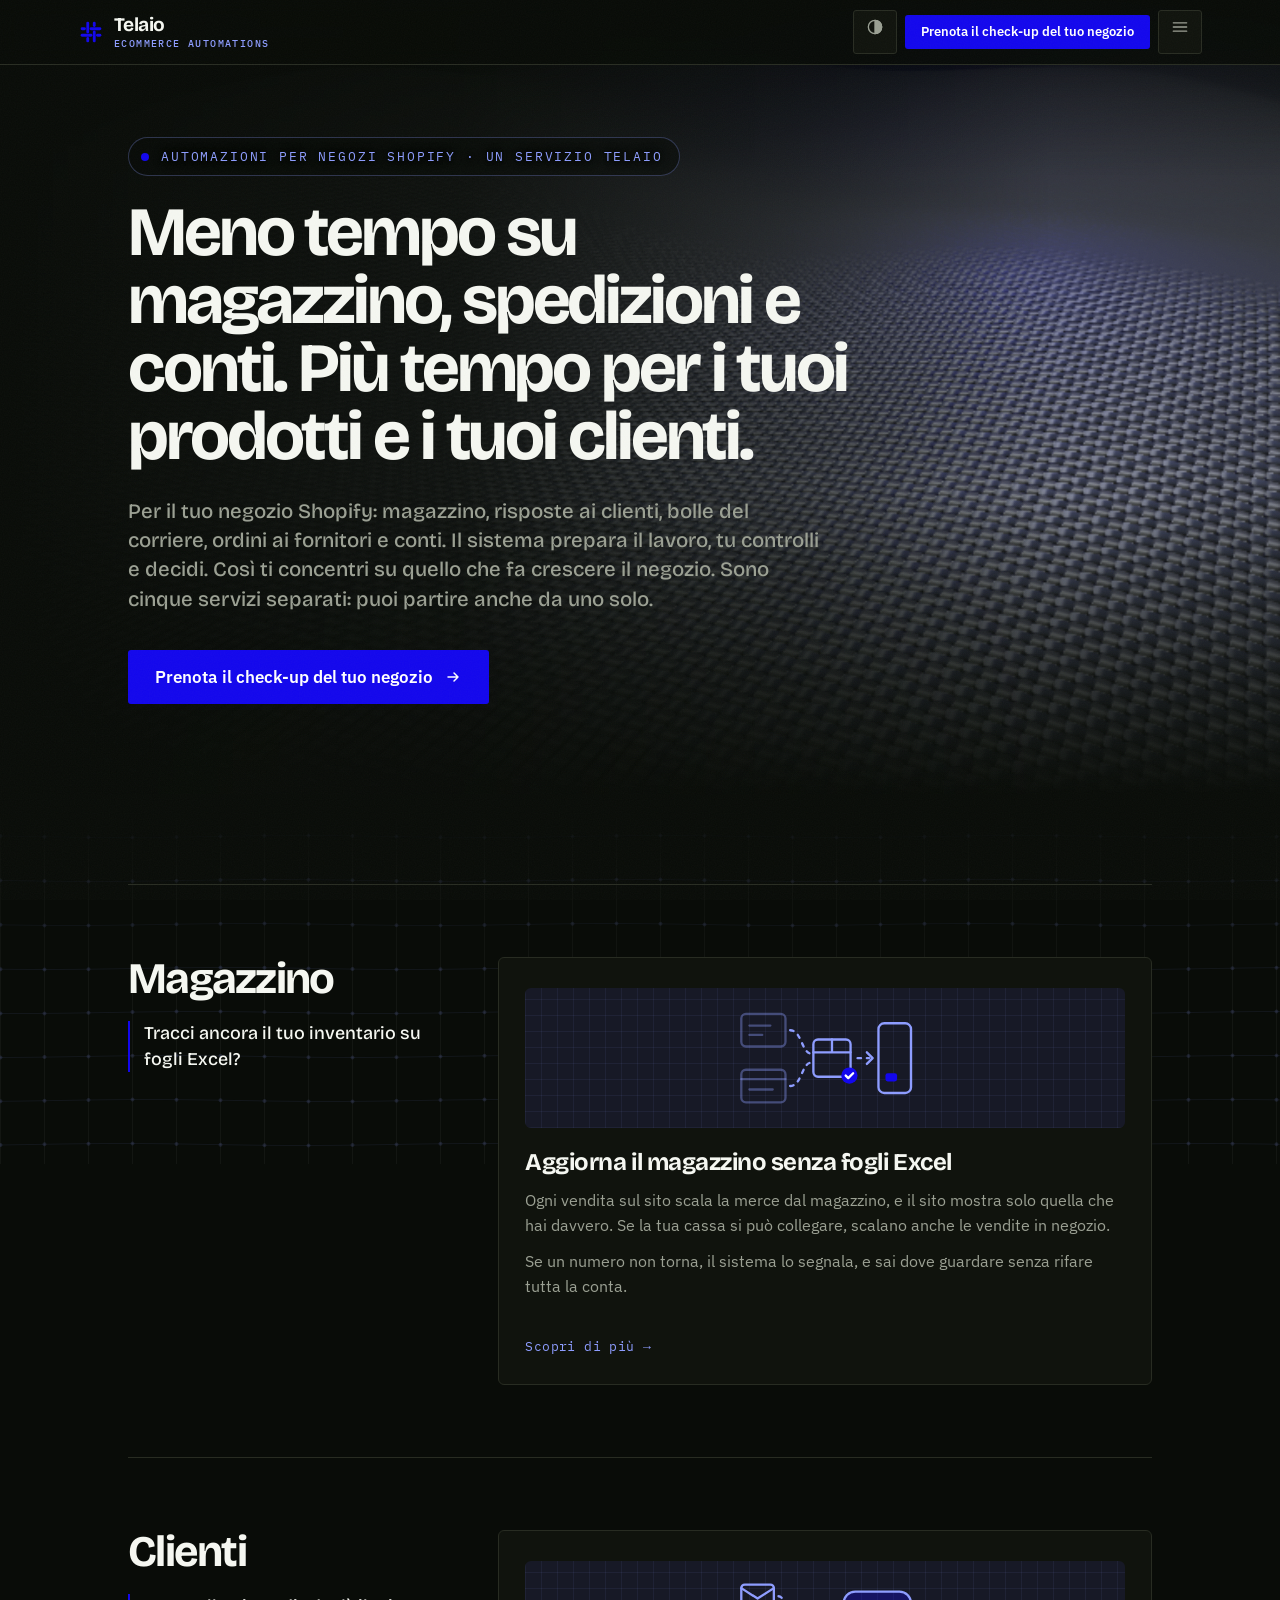
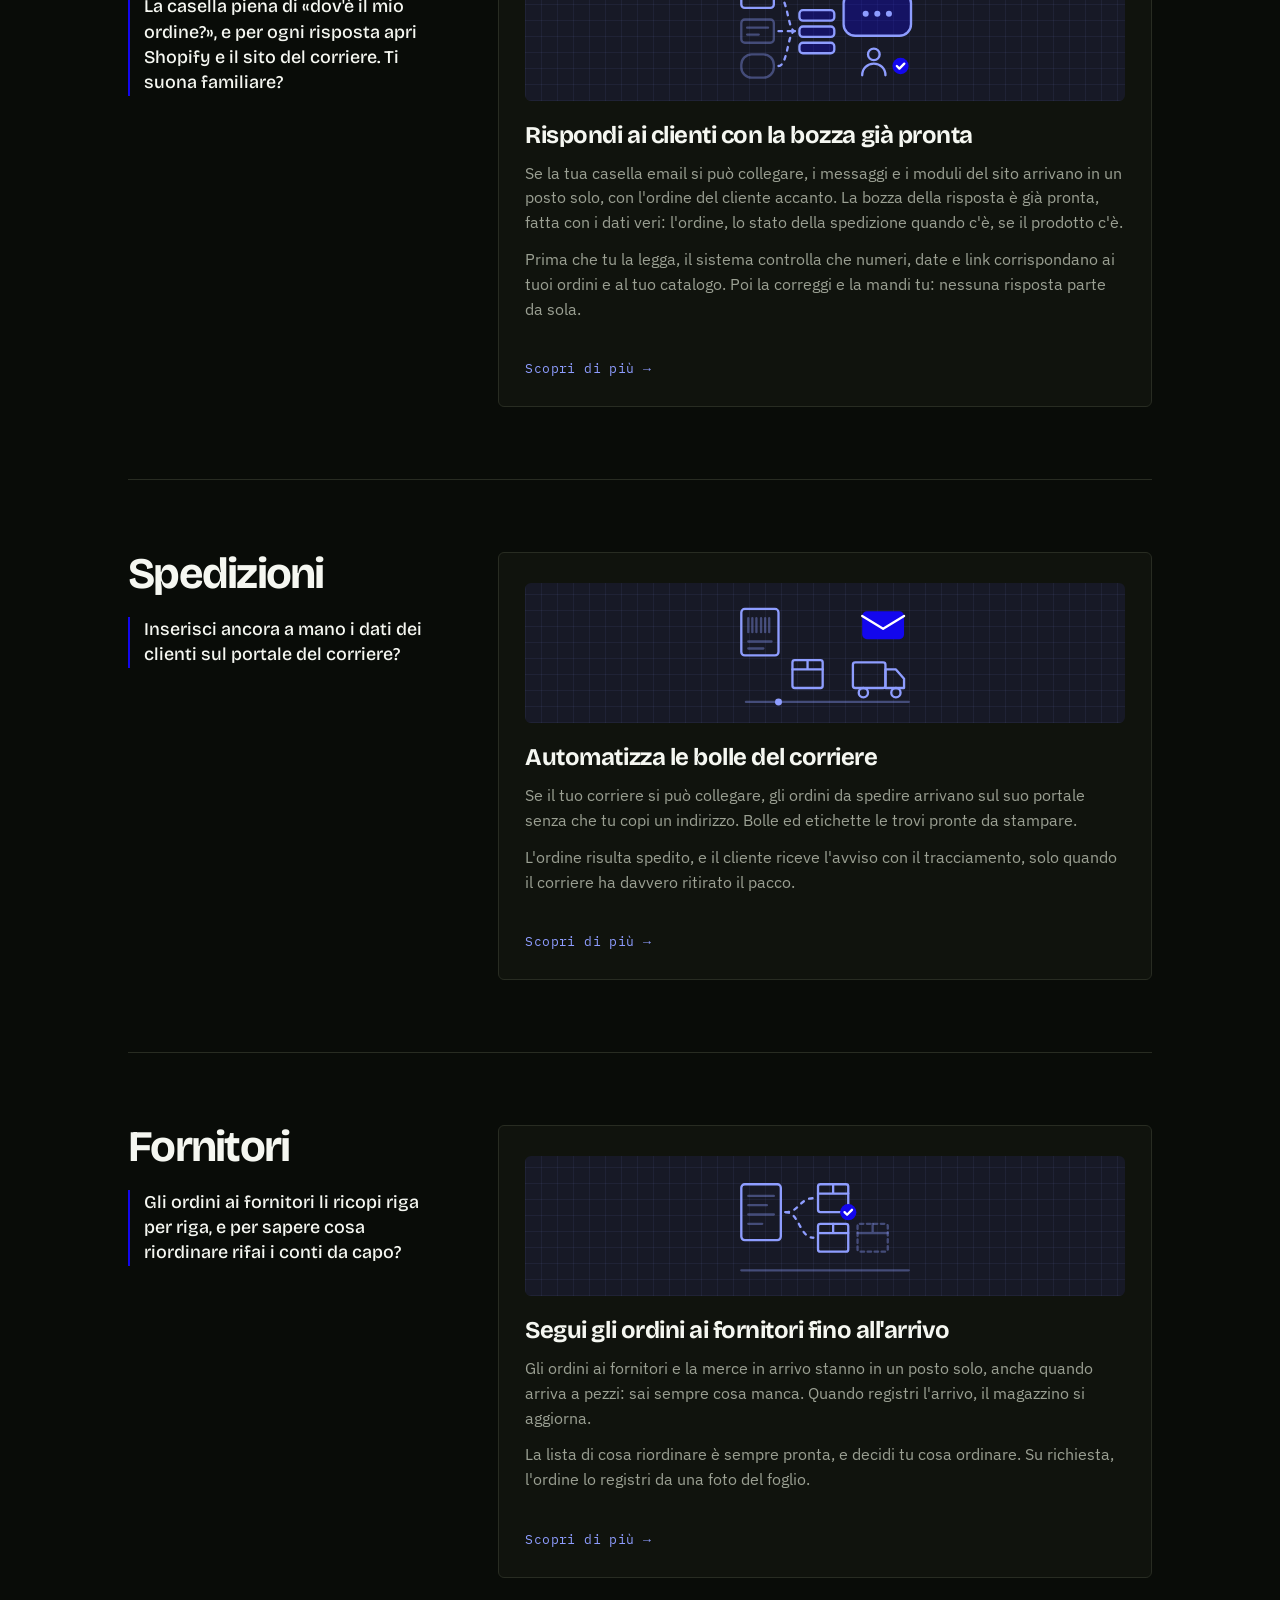
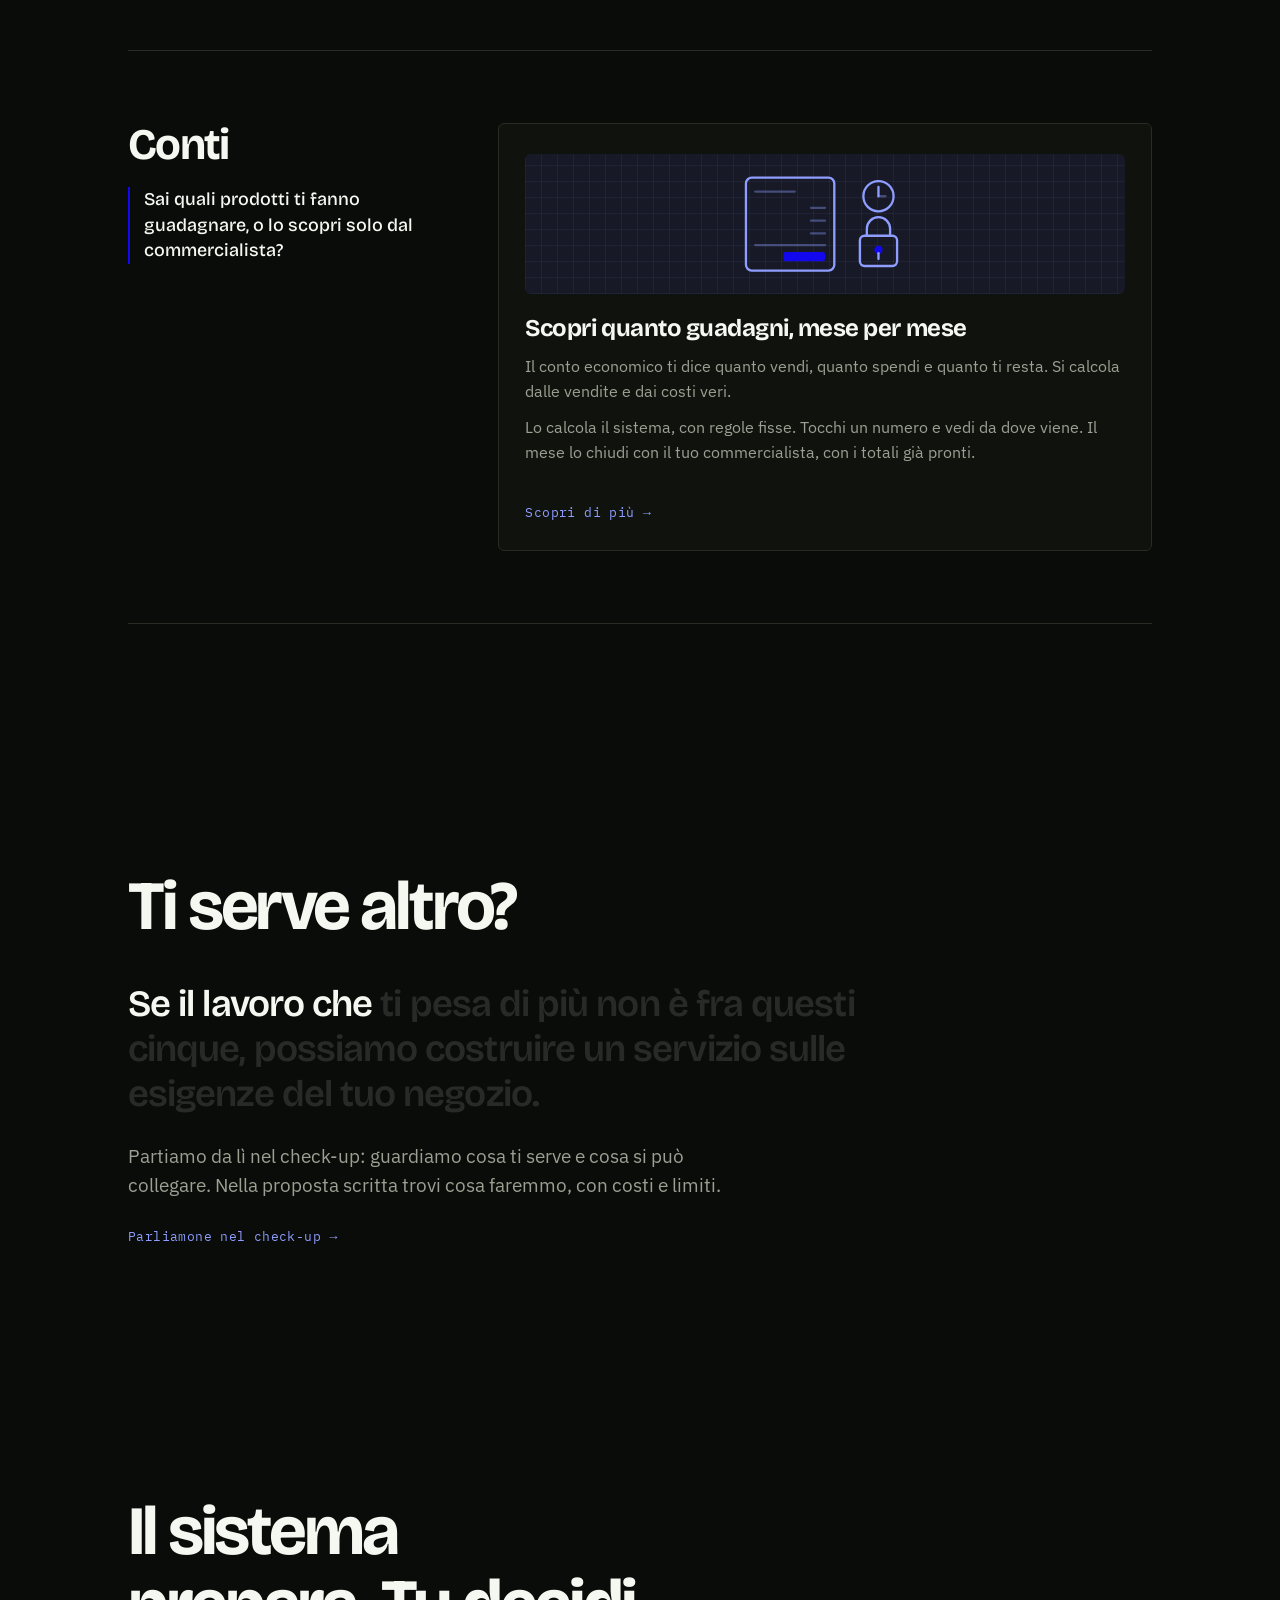
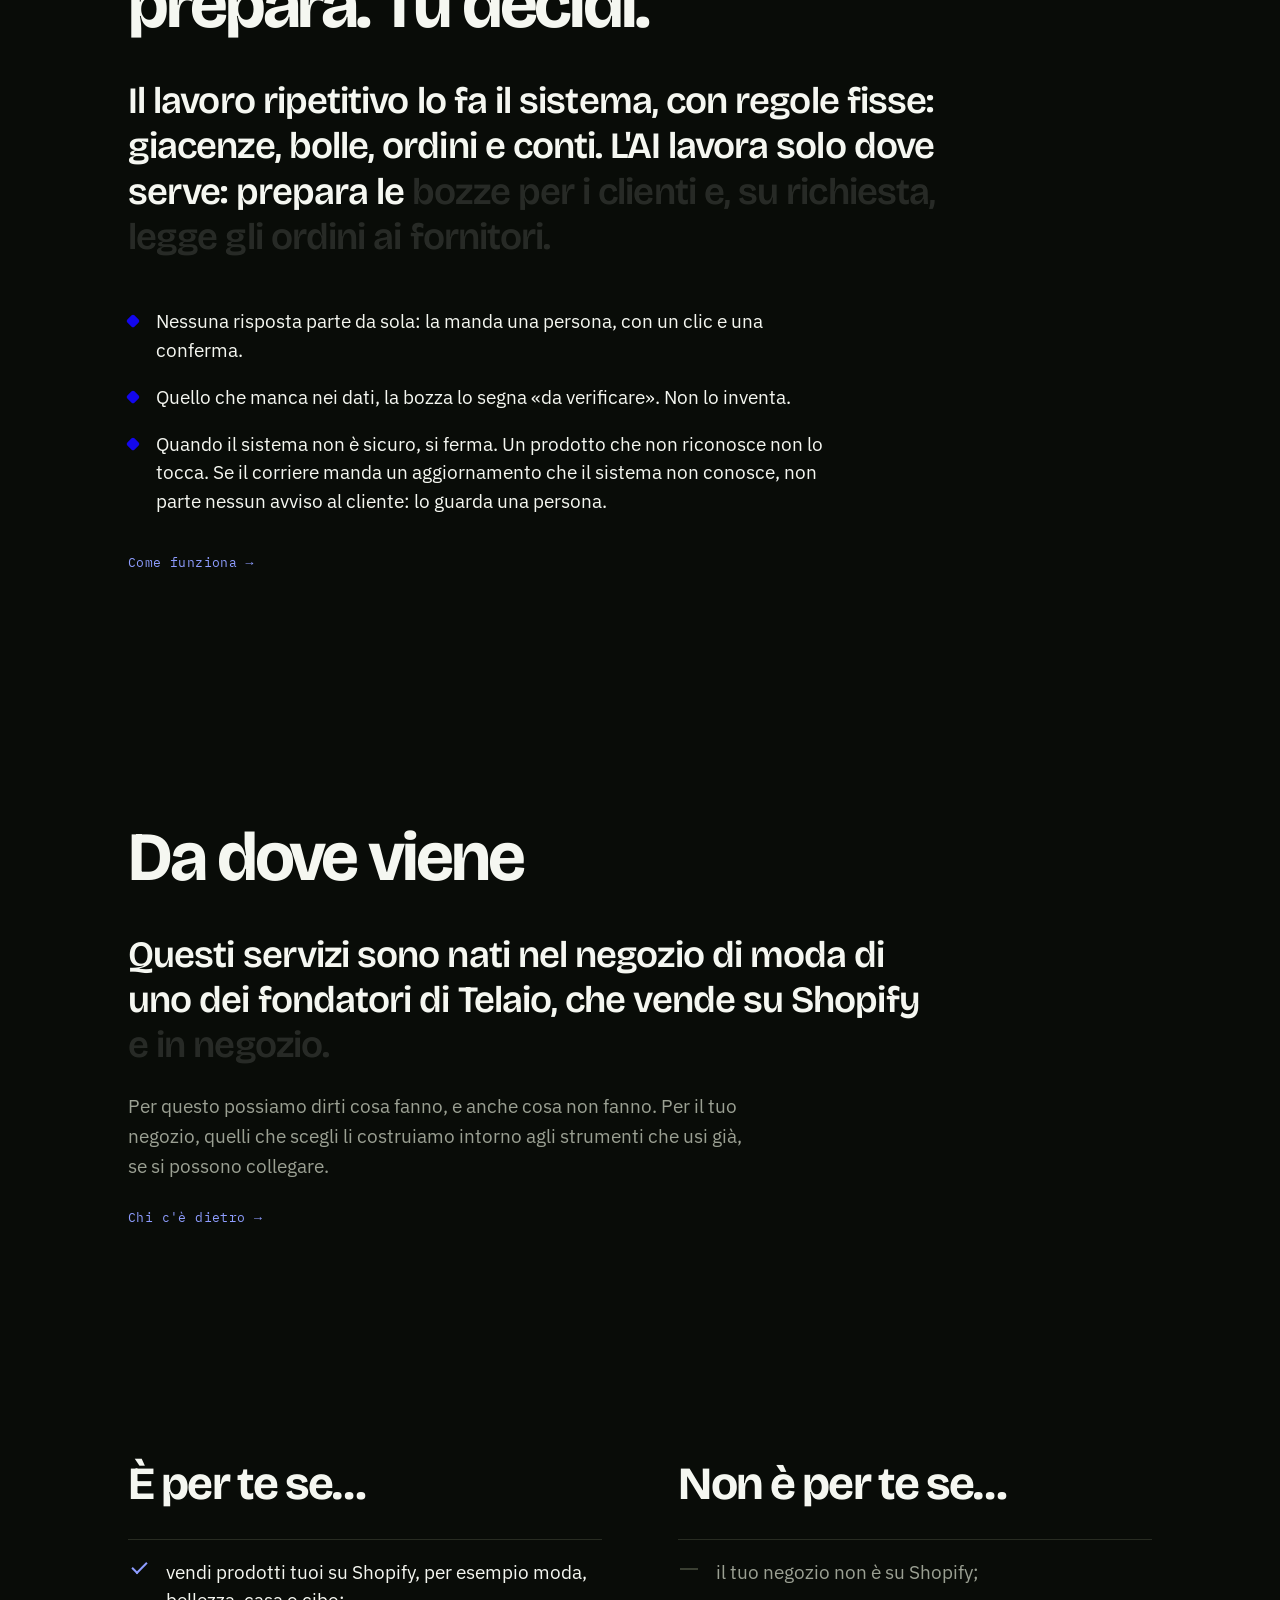
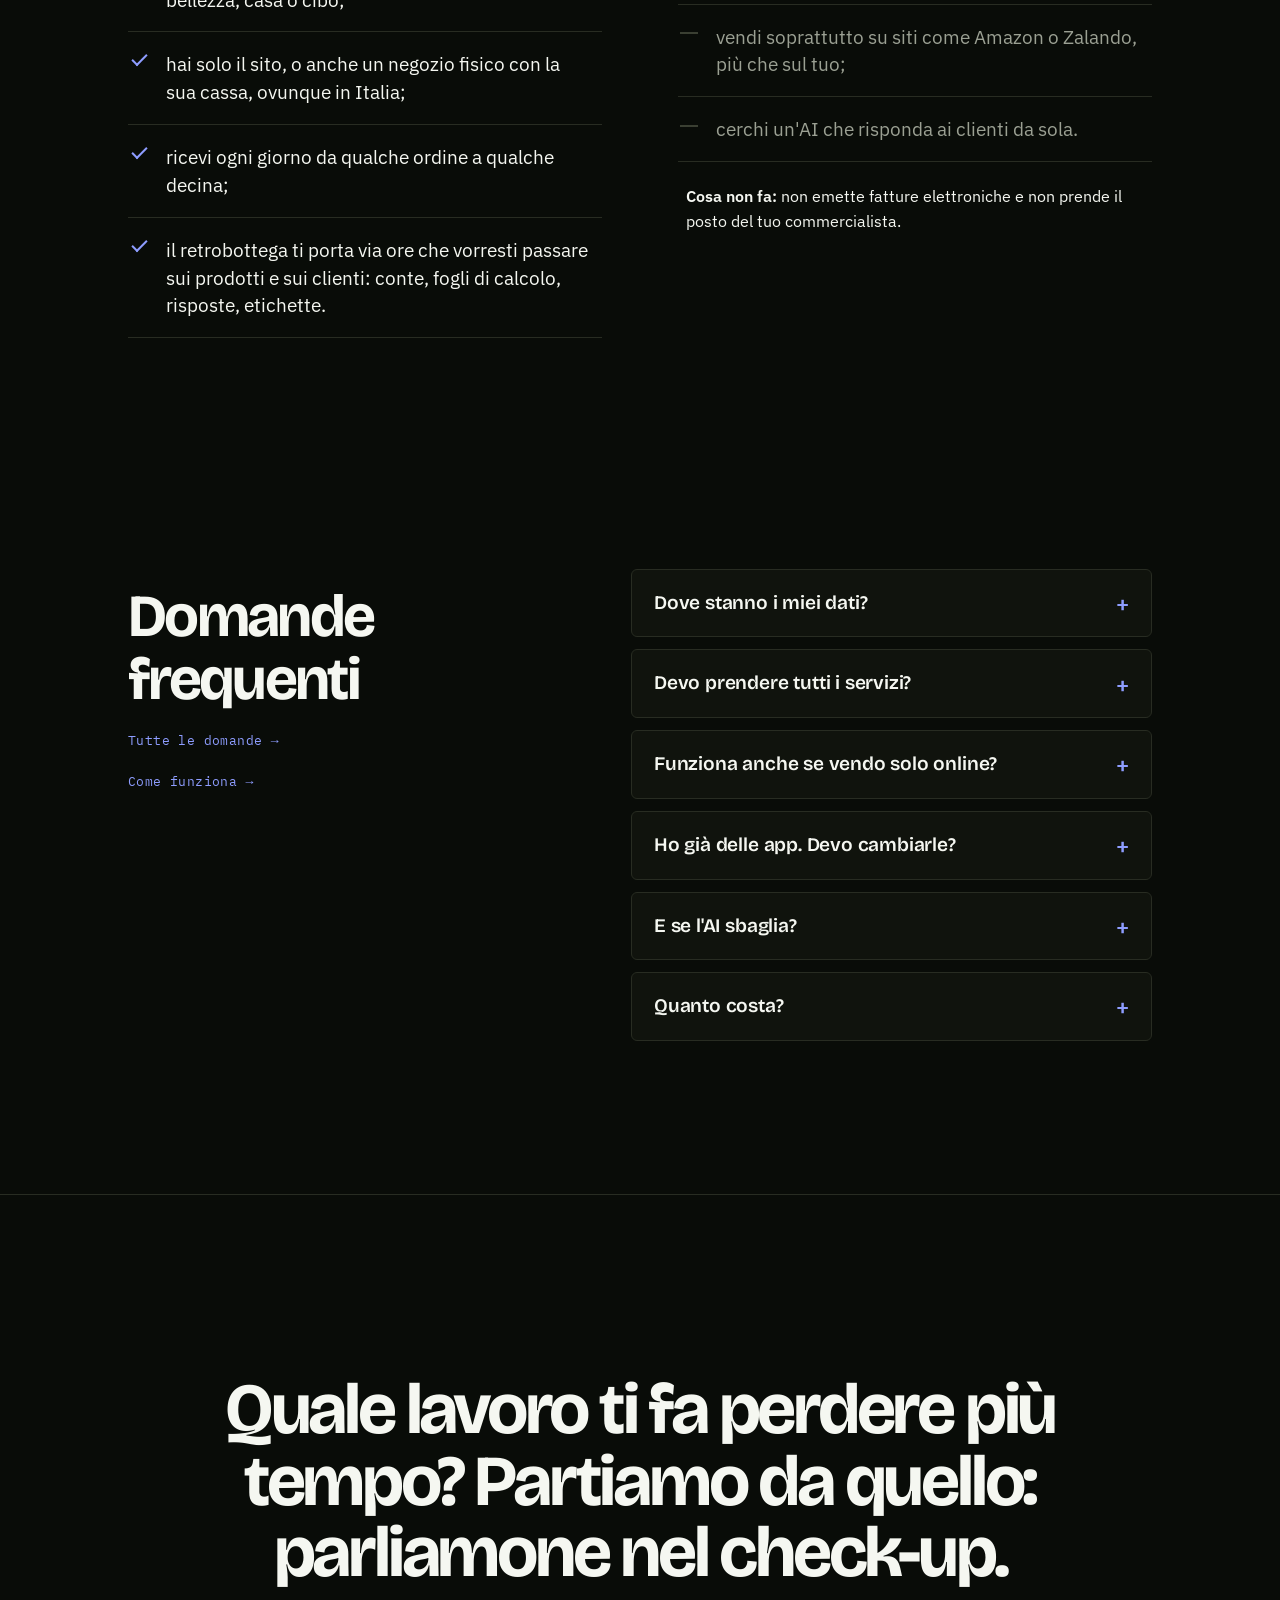
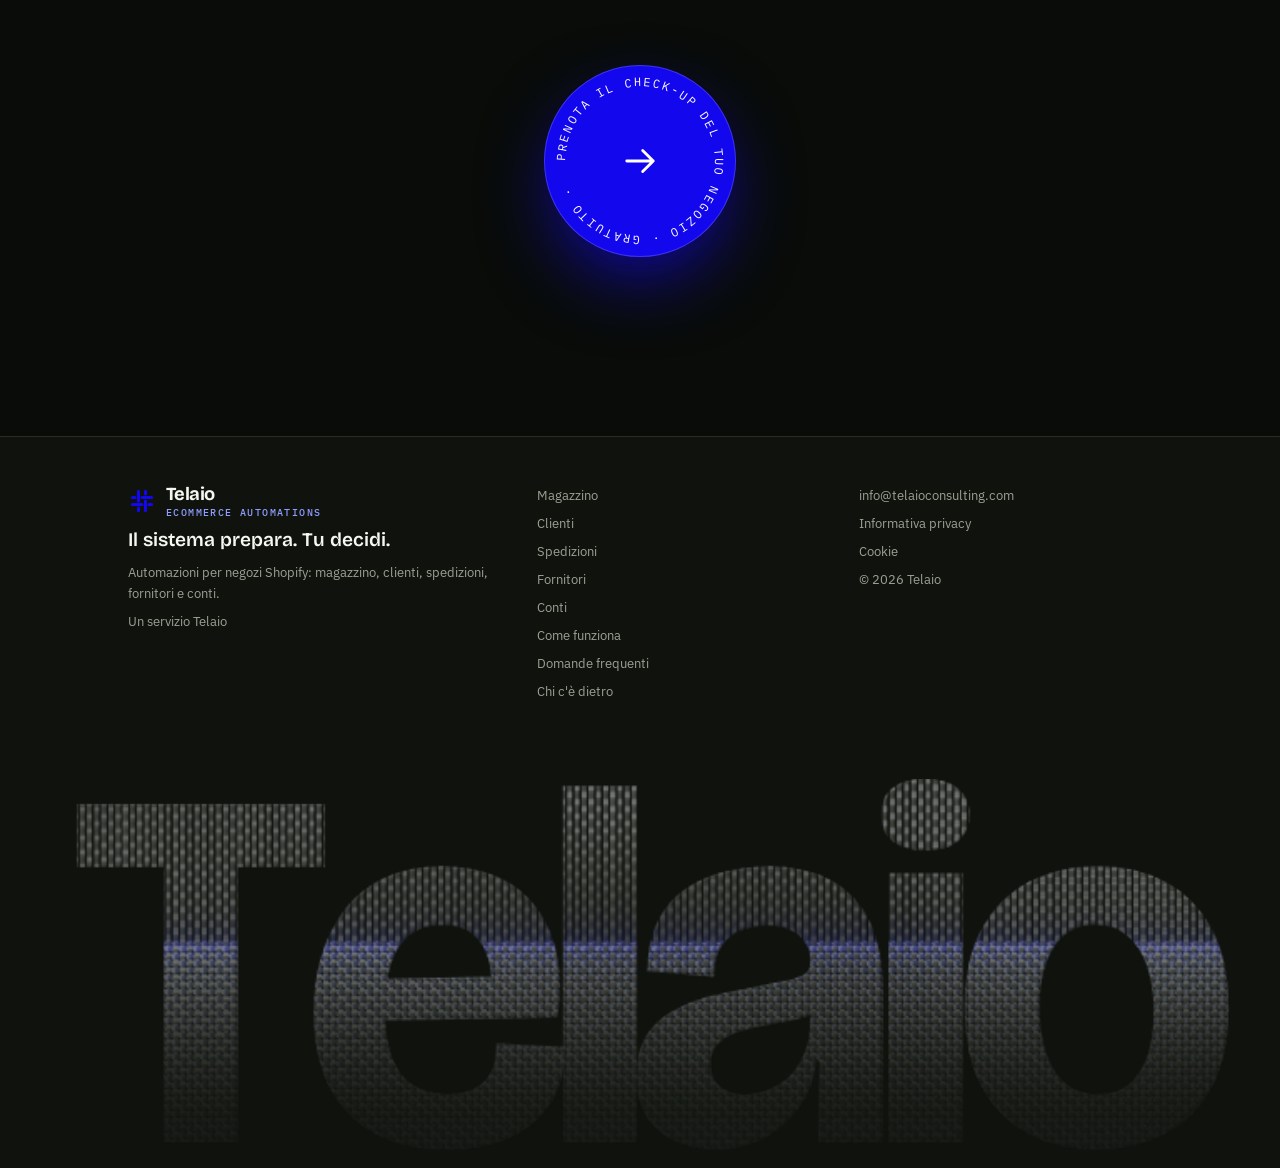
==== commit 5564d58f: "Home headline: «Meno tempo su magazzino, spedizioni e conti» Co-Authored-By: Claude Opus 5.5 <norepl" ====
--- a/index.html
+++ b/index.html
@@ -9,7 +9,7 @@
   <meta name="robots" content="index, follow">
   <link rel="canonical" href="https://telaioconsulting.com/ecommerce-automations/">
 
-  <meta property="og:title" content="Meno tempo su conte, indirizzi e fogli di calcolo. Più tempo per i tuoi prodotti e i tuoi clienti">
+  <meta property="og:title" content="Meno tempo su magazzino, spedizioni e conti. Più tempo per i tuoi prodotti e i tuoi clienti">
   <meta property="og:description" content="Magazzino, clienti, spedizioni, fornitori e conti per il tuo Shopify: meno tempo nel retrobottega, più tempo per prodotti e clienti. Si parte anche da uno.">
   <meta property="og:type" content="website">
   <meta property="og:url" content="https://telaioconsulting.com/ecommerce-automations/">
@@ -17,7 +17,7 @@
   <meta property="og:site_name" content="Telaio - Ecommerce Automations">
   <meta property="og:image" content="https://telaioconsulting.com/ecommerce-automations/assets/og-telaio.png">
   <meta name="twitter:card" content="summary_large_image">
-  <meta name="twitter:title" content="Meno tempo su conte, indirizzi e fogli di calcolo. Più tempo per i tuoi prodotti e i tuoi clienti">
+  <meta name="twitter:title" content="Meno tempo su magazzino, spedizioni e conti. Più tempo per i tuoi prodotti e i tuoi clienti">
   <meta name="twitter:description" content="Magazzino, clienti, spedizioni, fornitori e conti per il tuo Shopify: meno tempo nel retrobottega, più tempo per prodotti e clienti. Si parte anche da uno.">
   <meta name="twitter:image" content="https://telaioconsulting.com/ecommerce-automations/assets/og-telaio.png">
 
@@ -141,7 +141,7 @@
       <div class="p-hero-veil" aria-hidden="true"></div>
       <div class="wrap p-hero-in">
         <p class="p-kicker" data-hero-item><span class="p-dot" aria-hidden="true"></span>Automazioni per negozi Shopify · Un&nbsp;servizio&nbsp;Telaio</p>
-        <h1 class="p-h1">Meno tempo su conte, indirizzi e fogli di calcolo. Più tempo per i tuoi prodotti e i tuoi clienti.</h1>
+        <h1 class="p-h1">Meno tempo su magazzino, spedizioni e conti. Più tempo per i tuoi prodotti e i tuoi clienti.</h1>
         <p class="p-hero-lede" data-hero-item>Per il tuo negozio Shopify: magazzino, risposte ai clienti, bolle del corriere, ordini ai fornitori e conti. Il sistema prepara il lavoro, tu controlli e decidi. Così ti concentri su quello che fa crescere il negozio. Sono cinque servizi separati: puoi partire anche da uno solo.</p>
         <div class="p-hero-cta" data-hero-item>
           <a class="btn btn-primary p-btn-xl" data-magnetic href="check-up/" data-cta="checkup" data-placement="hero">Prenota il check-up del tuo negozio <span class="p-arr" aria-hidden="true">→</span></a>
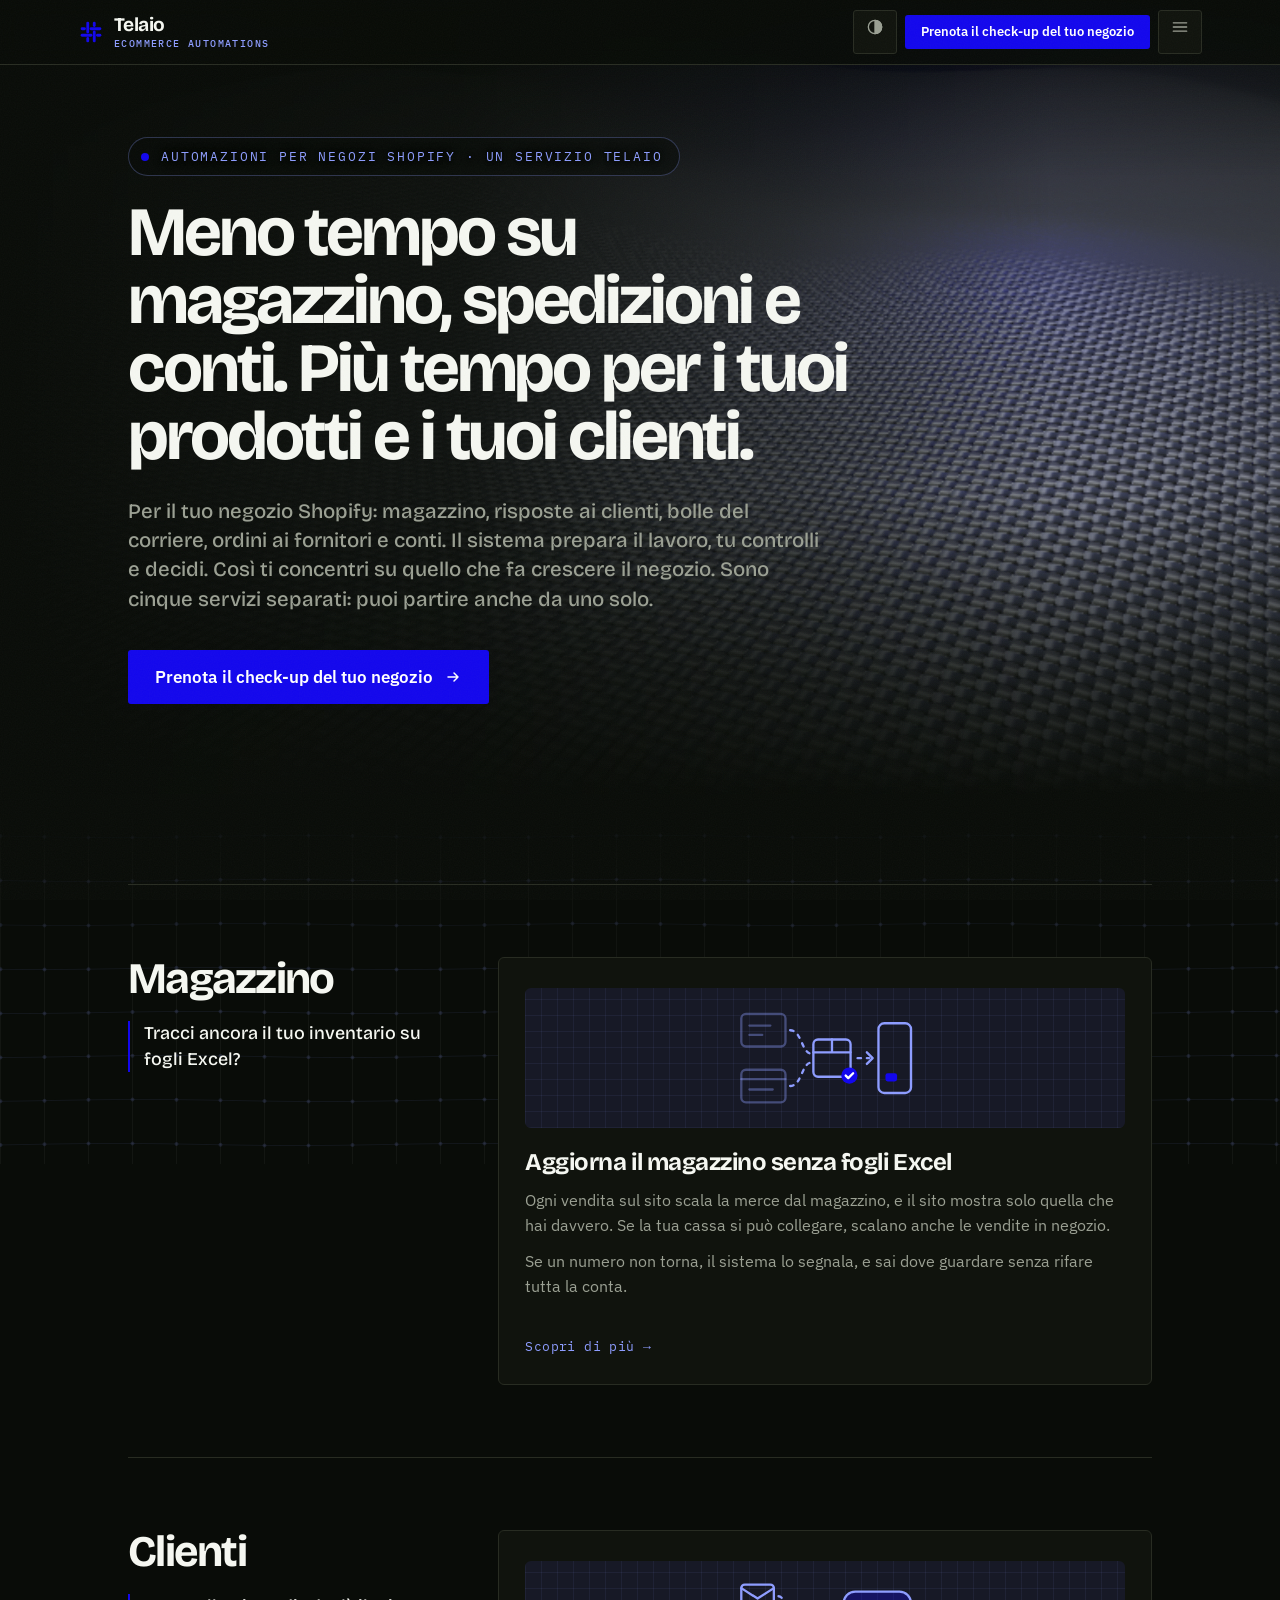
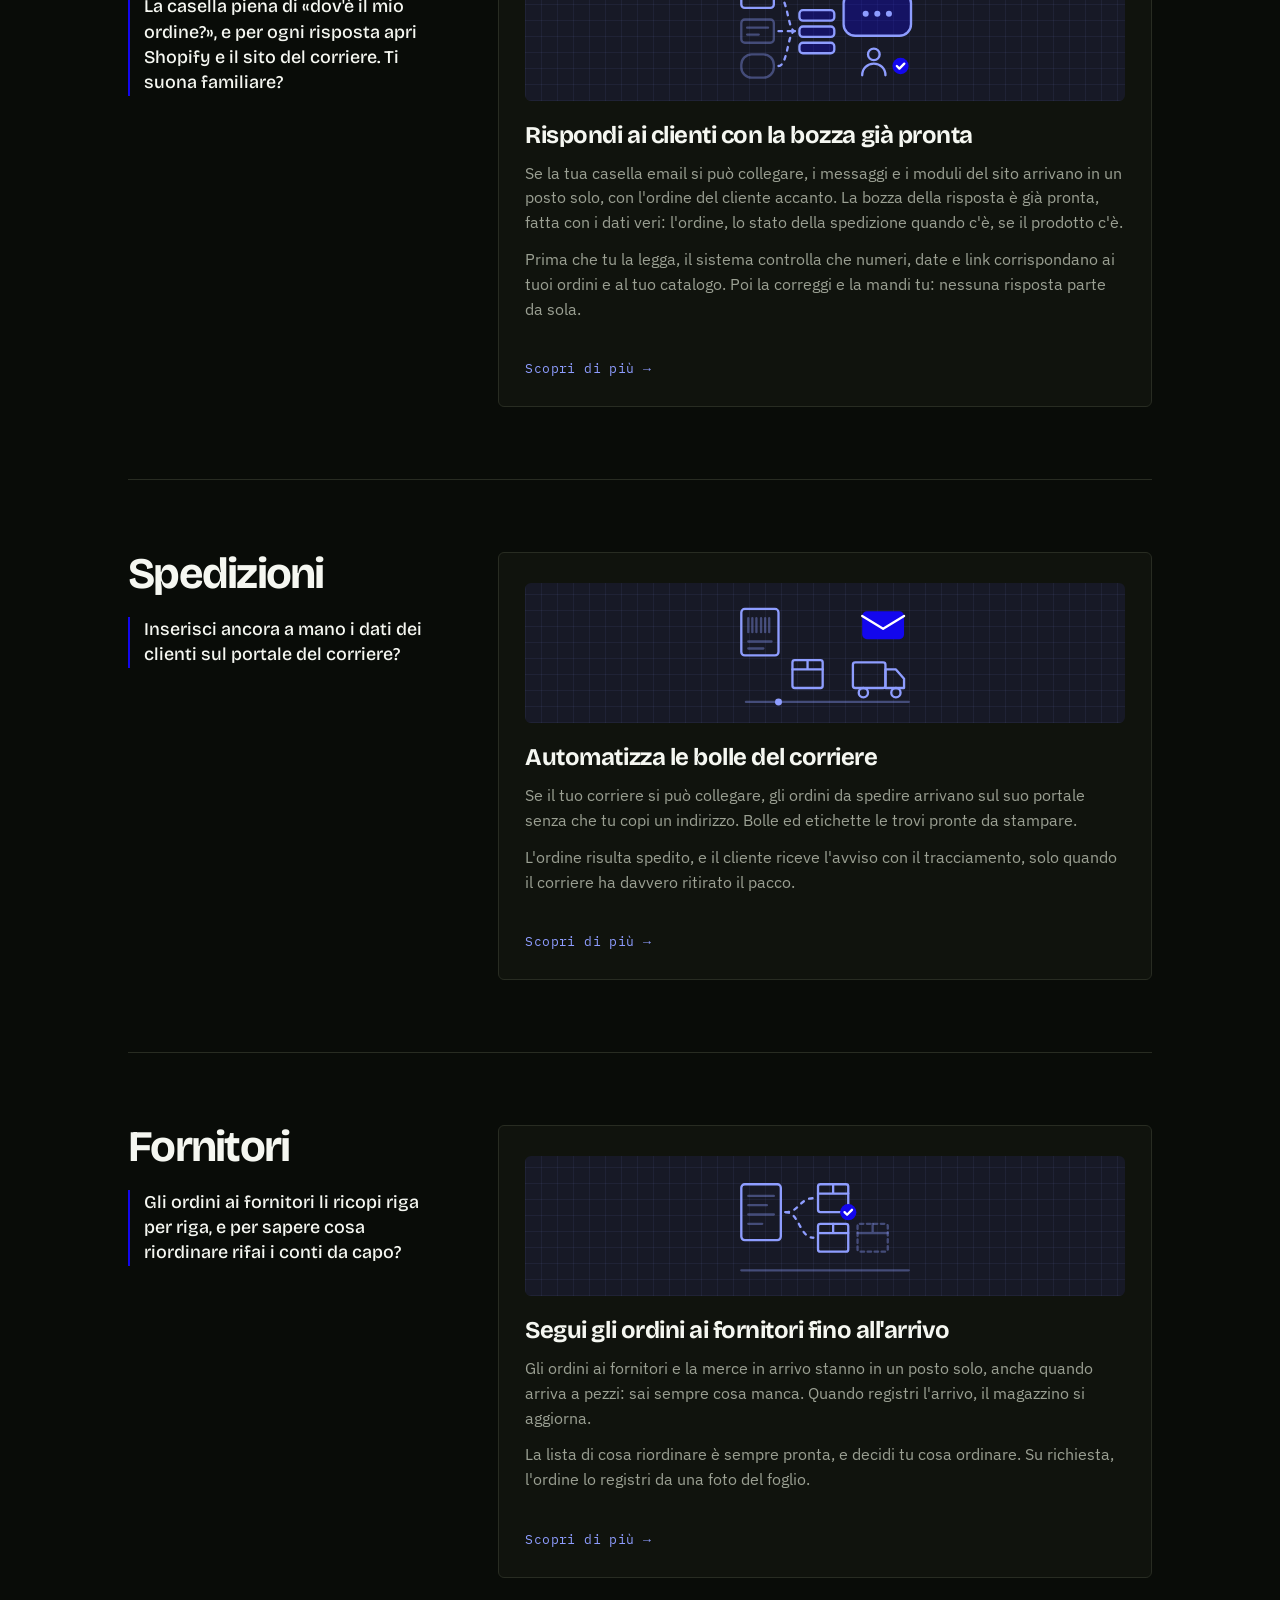
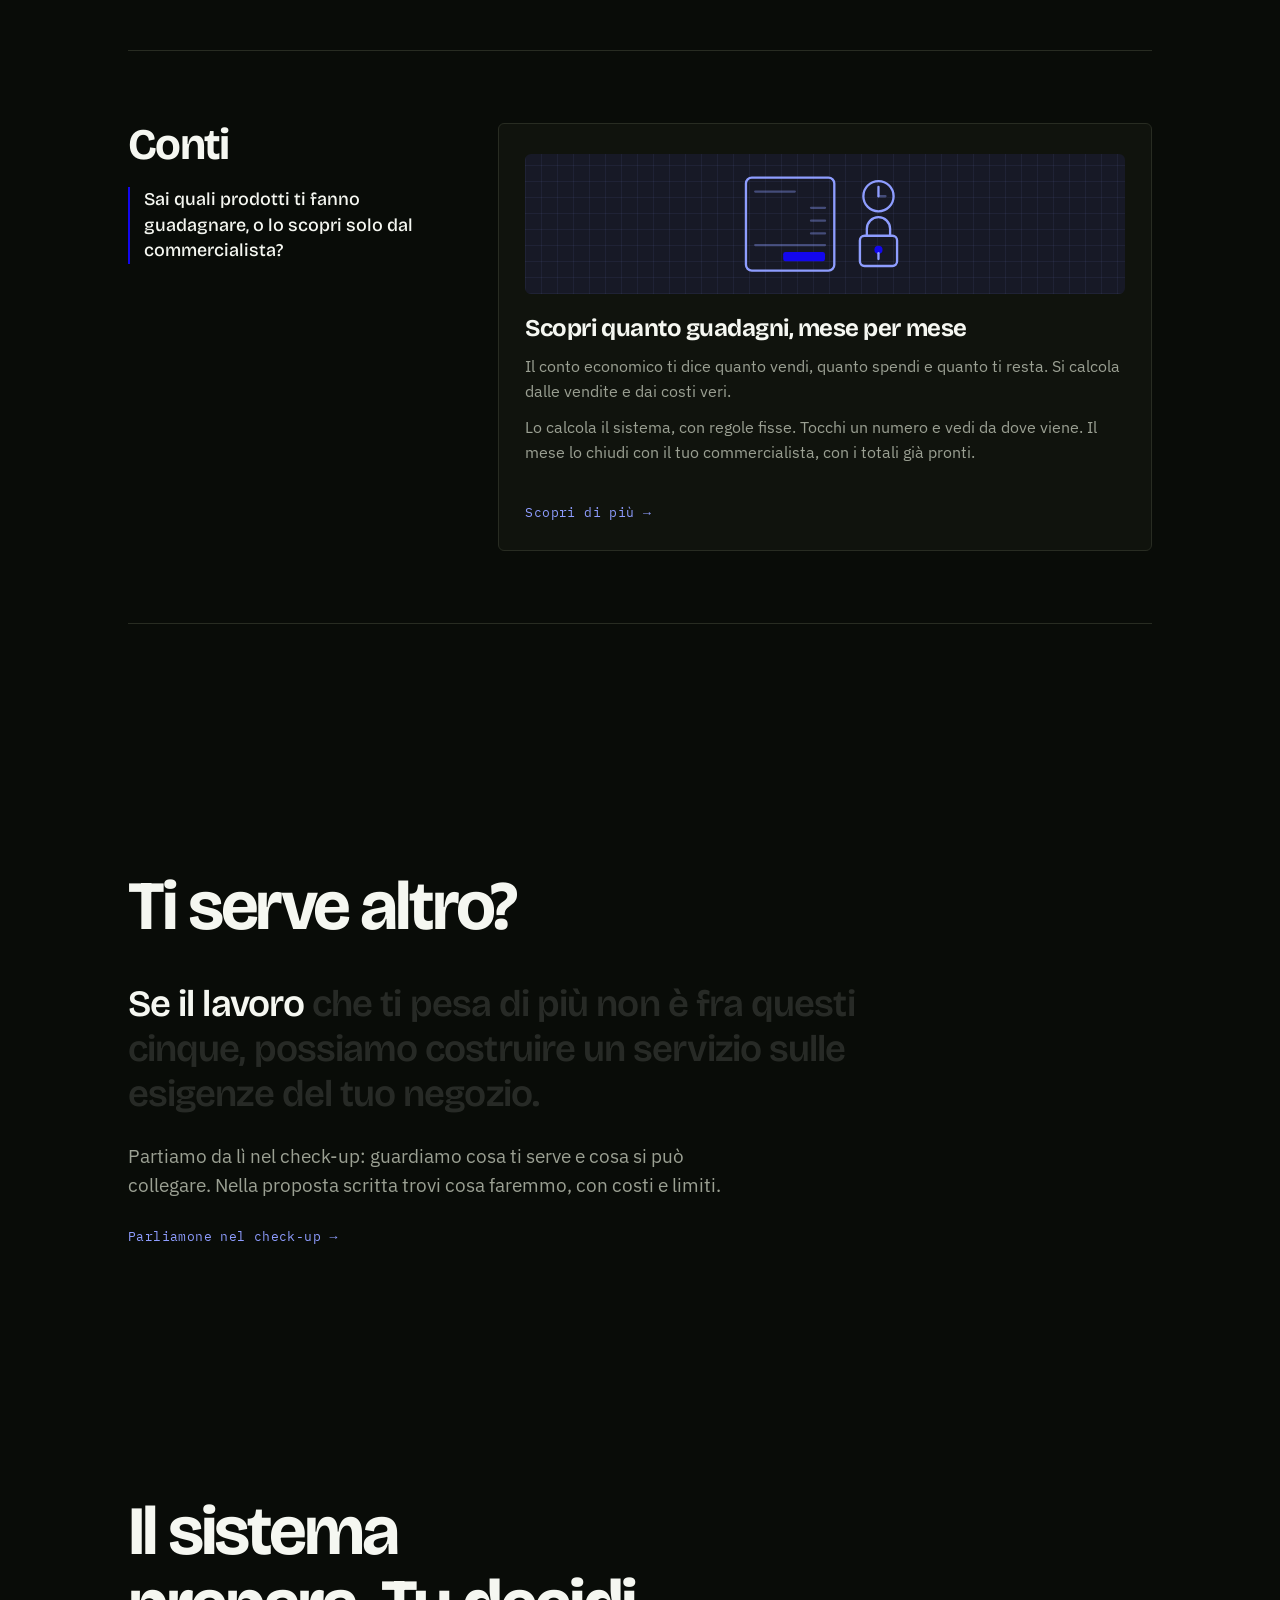
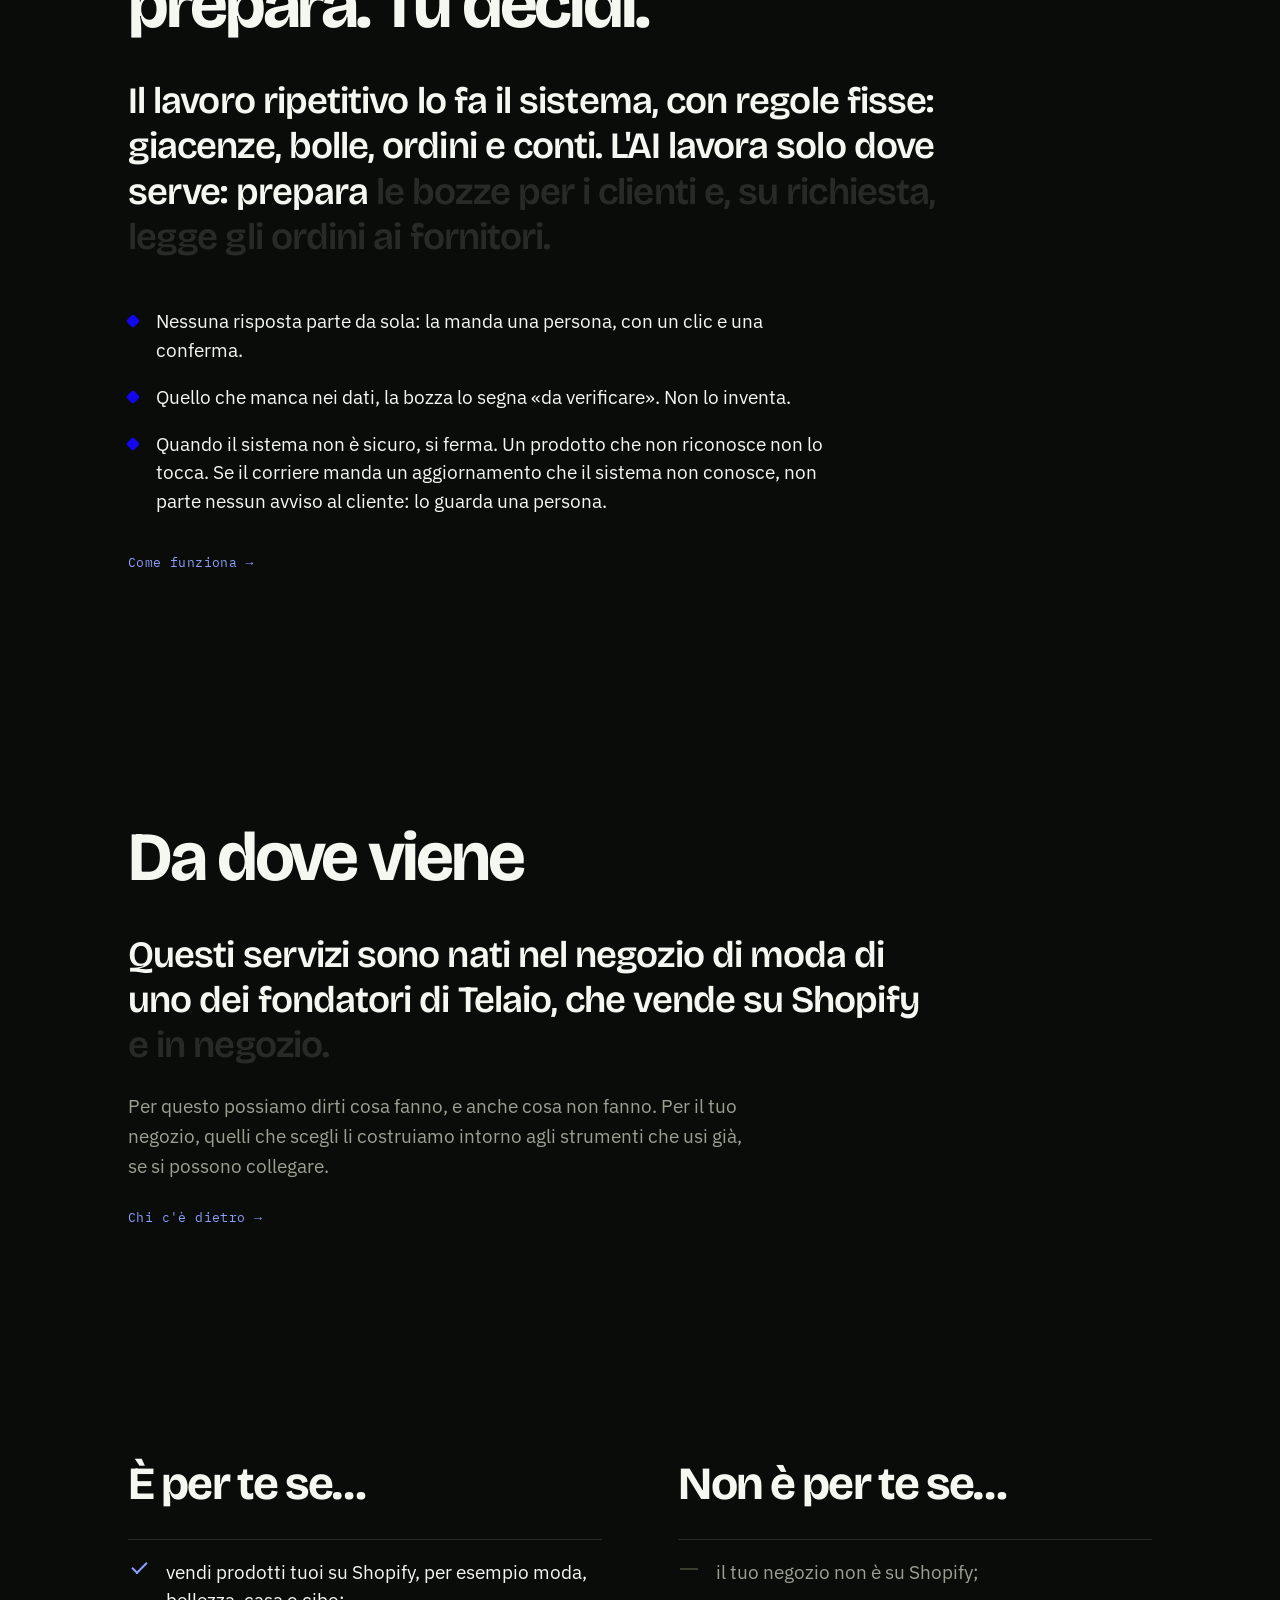
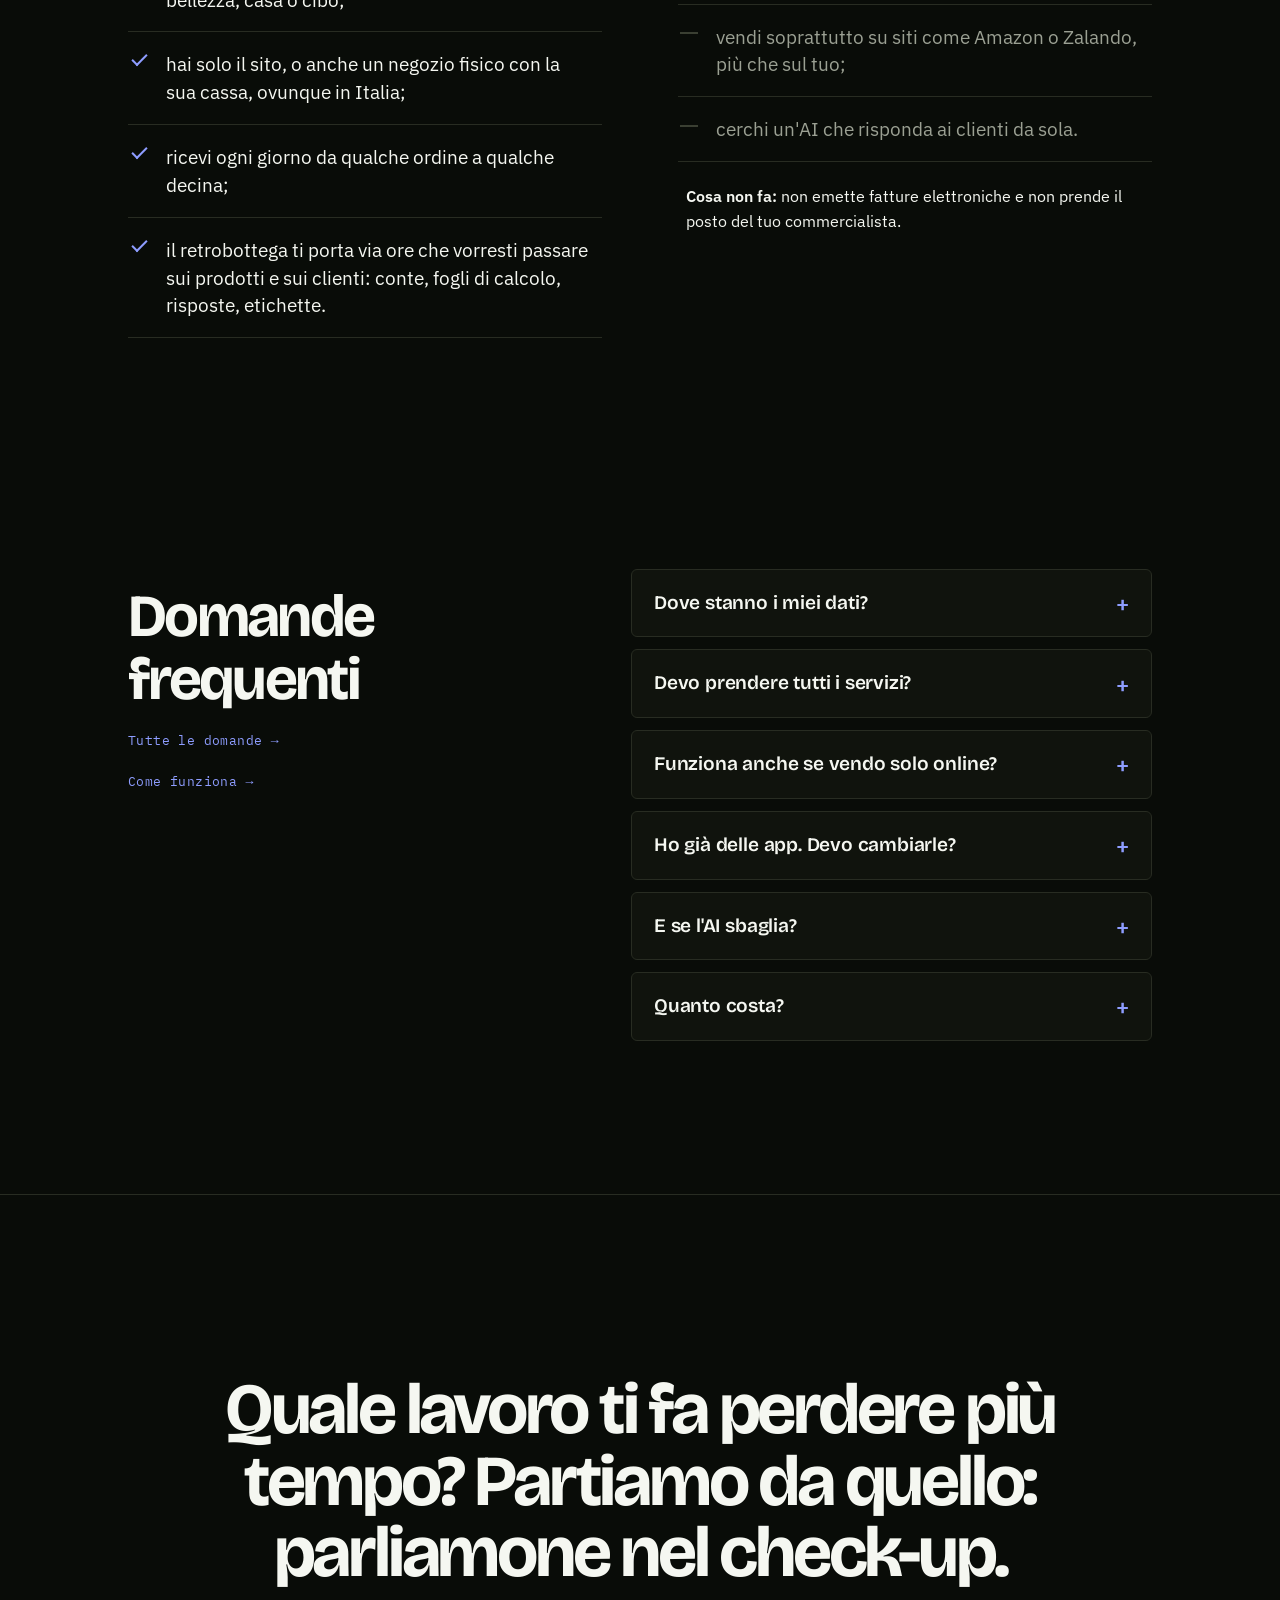
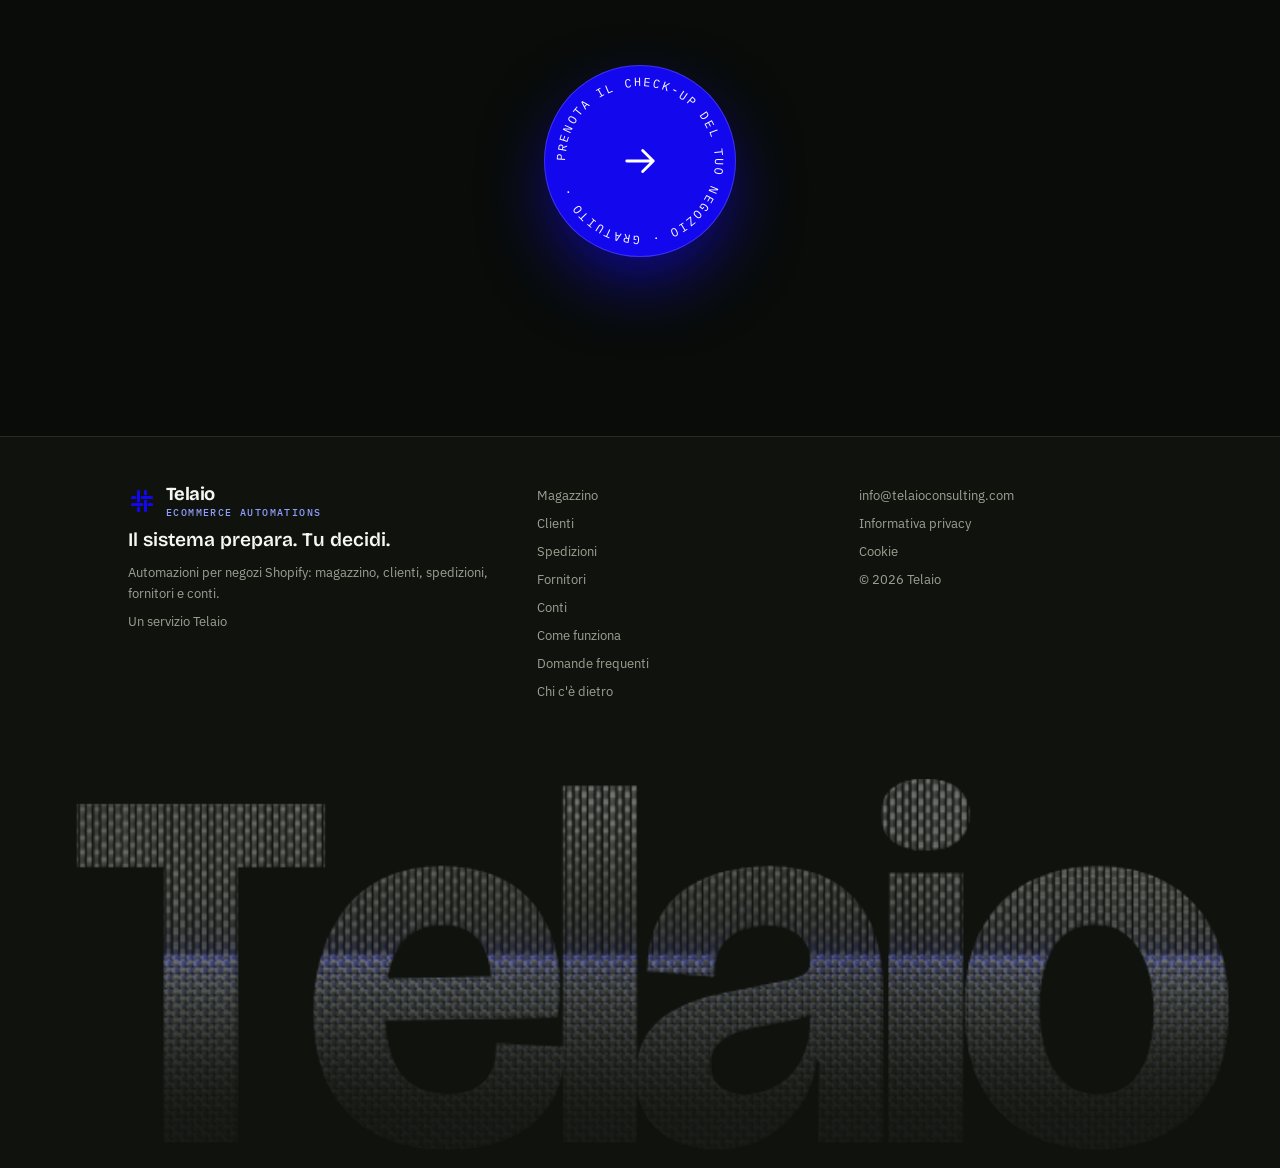
==== commit 18c94a57: "Check-up button opens the request form directly Every «Prenota il check-up del tuo negozio» button o" ====
--- a/index.html
+++ b/index.html
@@ -336,7 +336,7 @@
         </header>
         <p class="p-statement" data-scrub>Se il lavoro che ti pesa di più non è fra questi cinque, possiamo costruire un servizio sulle esigenze del tuo negozio.</p>
         <p class="lede p-origin-note" data-reveal>Partiamo da lì nel check-up: guardiamo cosa ti serve e cosa si può collegare. Nella proposta scritta trovi cosa faremmo, con costi e limiti.</p>
-        <p data-reveal style="margin-top:18px"><a class="arrow-link" href="check-up/">Parliamone nel check-up →</a></p>
+        <p data-reveal style="margin-top:18px"><a class="arrow-link" href="check-up/" data-cta="checkup" data-placement="custom" data-messaggio="Vorrei parlare di un lavoro che non è fra i cinque servizi: ">Parliamone nel check-up →</a></p>
       </div>
     </section>
 
--- a/style.css
+++ b/style.css
@@ -216,7 +216,7 @@
    e la toglie se script.js non parte. */
 html:not(.js) .menu-btn, html:not(.js) #themeBtn, html:not(.js) .mobile-bar { display: none !important; }
 .no-js-only { display: none; }
-html:not(.js) .no-js-only { display: block; }
+html:not(.js) .no-js-only, .no-js-only.is-shown { display: block; }
 
 /* ============================================================
    HEADER
@@ -334,6 +334,67 @@
 .booking-frame { width: 100%; border: 0; border-radius: var(--r-md); min-height: 640px; background: var(--panel); display: block; }
 .booking-meta { margin-top: 16px; font-size: var(--step--1); color: var(--muted); }
 .booking-meta a { color: var(--weft); }
+
+/* Modulo del check-up (script.js): nella finestra e nel riquadro della pagina del check-up */
+.ck-form { display: grid; gap: 16px; }
+.ck-two { display: grid; grid-template-columns: 1fr 1fr; gap: 16px; }
+.ck-field { display: grid; gap: 6px; min-width: 0; }
+.ck-field label { font-size: var(--step--1); font-weight: 600; color: var(--ink); }
+.ck-opt { font-weight: 400; color: var(--muted); }
+/* 16 px nei campi: sotto, Safari su iPhone ingrandisce la pagina quando si tocca il campo */
+.ck-field input, .ck-field textarea {
+  width: 100%; min-height: 48px; padding: 12px 14px; margin: 0;
+  font: inherit; font-size: var(--step-0); color: var(--ink); background: var(--ground);
+  border: 1px solid var(--line-strong); border-radius: var(--r-sm);
+}
+.ck-field textarea { min-height: 112px; resize: vertical; line-height: 1.5; }
+.ck-field input::placeholder, .ck-field textarea::placeholder { color: var(--muted); opacity: 1; }
+.ck-field input:focus-visible, .ck-field textarea:focus-visible { outline-offset: 1px; border-color: transparent; }
+.ck-hp { position: absolute; left: -10000px; width: 1px; height: 1px; overflow: hidden; }
+.ck-send { margin-top: 4px; }
+.ck-form .btn { min-height: 48px; }
+.ck-form .btn:disabled { opacity: .72; cursor: progress; }
+/* la riga di stato resta sempre nella pagina (i lettori di schermo la annunciano solo se c'era già) */
+.ck-status { font-size: var(--step--1); line-height: 1.5; margin-top: 10px; }
+.ck-status:empty { margin-top: 0; }
+.ck-status.is-error { color: #FFB4A8; }
+:root[data-theme="light"] .ck-status.is-error { color: #B3261E; }
+.ck-status a, .ck-note a { color: var(--weft); }
+.ck-note { font-size: var(--step--1); color: var(--muted); line-height: 1.5; }
+.ck-done:focus { outline: none; }
+.ck-done-h { font-family: var(--f-display); font-weight: 700; font-size: var(--step-2); letter-spacing: -.01em; line-height: 1.2; color: var(--ink); }
+.ck-done p + p { margin-top: 8px; color: var(--muted); line-height: 1.55; }
+/* la finestra si chiude da sola dopo il ringraziamento: la barra si svuota nel frattempo (script.js) */
+.ck-done-bar { display: block; height: 2px; margin-top: 22px; border-radius: 2px; background: var(--brand); transform-origin: 0 50%; animation: ck-svuota linear forwards; }
+@keyframes ck-svuota { to { transform: scaleX(0); } }
+
+.ck-dialog {
+  width: min(560px, calc(100vw - 32px)); max-width: calc(100vw - 32px); max-height: calc(100dvh - 32px);
+  margin: auto; padding: 0; color: var(--ink); background: var(--surface);
+  border: 1px solid var(--line-strong); border-radius: var(--r-lg); box-shadow: var(--shadow-lg);
+  overflow: auto; overscroll-behavior: contain;
+}
+/* con la finestra aperta la pagina sotto resta ferma (classe messa da script.js); al posto della barra di
+   scorrimento resta il suo spazio, così la pagina non scatta di lato dove la barra è visibile */
+html.ck-open { overflow: hidden; padding-right: var(--ck-gutter, 0px); }
+.ck-dialog::backdrop { background: rgba(9, 12, 8, .72); -webkit-backdrop-filter: blur(4px); backdrop-filter: blur(4px); }
+:root[data-theme="light"] .ck-dialog::backdrop { background: rgba(9, 12, 8, .45); }
+.ck-dialog-in { position: relative; padding: clamp(24px, 5vw, 40px); }
+.ck-close { position: absolute; top: 12px; right: 12px; }
+.ck-close svg { width: 18px; height: 18px; fill: none; stroke: currentColor; stroke-width: 1.8; stroke-linecap: round; }
+.ck-kicker { font-family: var(--f-mono); font-size: var(--step--1); letter-spacing: var(--tracking-label); text-transform: uppercase; color: var(--weft); padding-right: 52px; }
+.ck-title { font-size: var(--step-3); margin-top: 12px; padding-right: 40px; }
+.ck-lede { margin-top: 10px; color: var(--muted); line-height: 1.55; }
+.ck-dialog .ck-form, .ck-dialog .ck-done { margin-top: 24px; }
+@media (max-width: 560px) { .ck-two { grid-template-columns: 1fr; } }
+/* telefoni bassi: spazi più stretti e messaggio più corto, così «Invia» resta dentro la finestra */
+@media (max-height: 720px) {
+  .ck-dialog-in { padding-block: 20px; }
+  .ck-dialog .ck-title { margin-top: 8px; }
+  .ck-dialog .ck-form { margin-top: 16px; gap: 10px; }
+  .ck-dialog .ck-two { gap: 10px; }
+  .ck-dialog .ck-field textarea { min-height: 56px; height: 56px; }
+}
 
 /* Domande a fisarmonica */
 .qa { border: 1px solid var(--line); border-radius: var(--r-md); background: var(--surface); margin-bottom: 12px; overflow: hidden; }
--- a/motion.css
+++ b/motion.css
@@ -868,6 +868,12 @@
 .p-checkup .booking-box .btn-primary::after { background: linear-gradient(105deg, transparent 32%, rgba(19, 7, 237, .14) 50%, transparent 68%); }
 .p-checkup .booking-box .micro { color: rgba(255, 255, 255, .78); }
 .p-checkup .booking-frame { background: #fff; }
+.p-checkup .ck-field label, .p-checkup .ck-done-h { color: #fff; }
+.p-checkup .ck-opt { color: rgba(255, 255, 255, .78); }
+.p-checkup .ck-field input, .p-checkup .ck-field textarea { background: #fff; color: #090C08; border-color: transparent; }
+.p-checkup .ck-field input::placeholder, .p-checkup .ck-field textarea::placeholder { color: #5A5F55; }
+.p-checkup .ck-field input:focus-visible, .p-checkup .ck-field textarea:focus-visible { outline-offset: 2px; }
+.p-checkup .ck-status.is-error { color: #fff; font-weight: 600; }
 .p-checkup-in.is-top { align-items: start; }
 
 /* ---- Cosa facciamo: aree con le loro card ---- */
